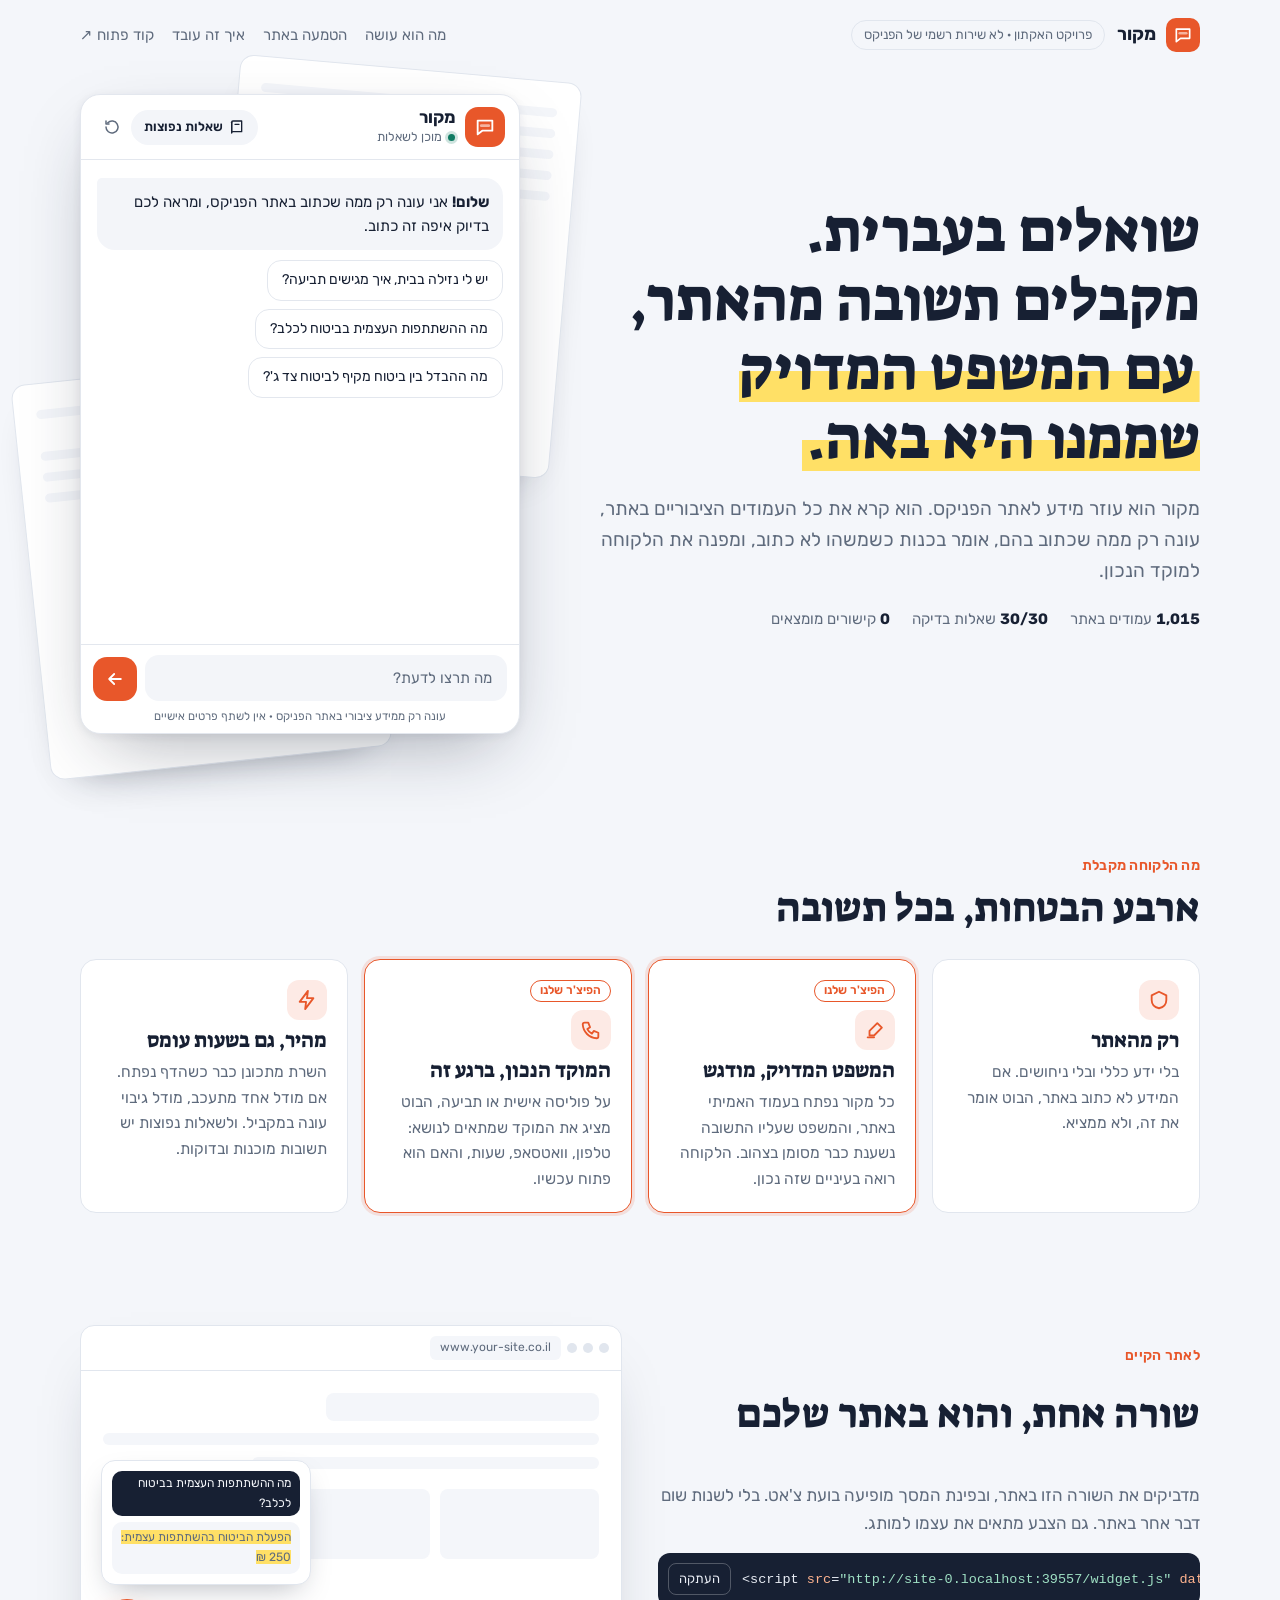
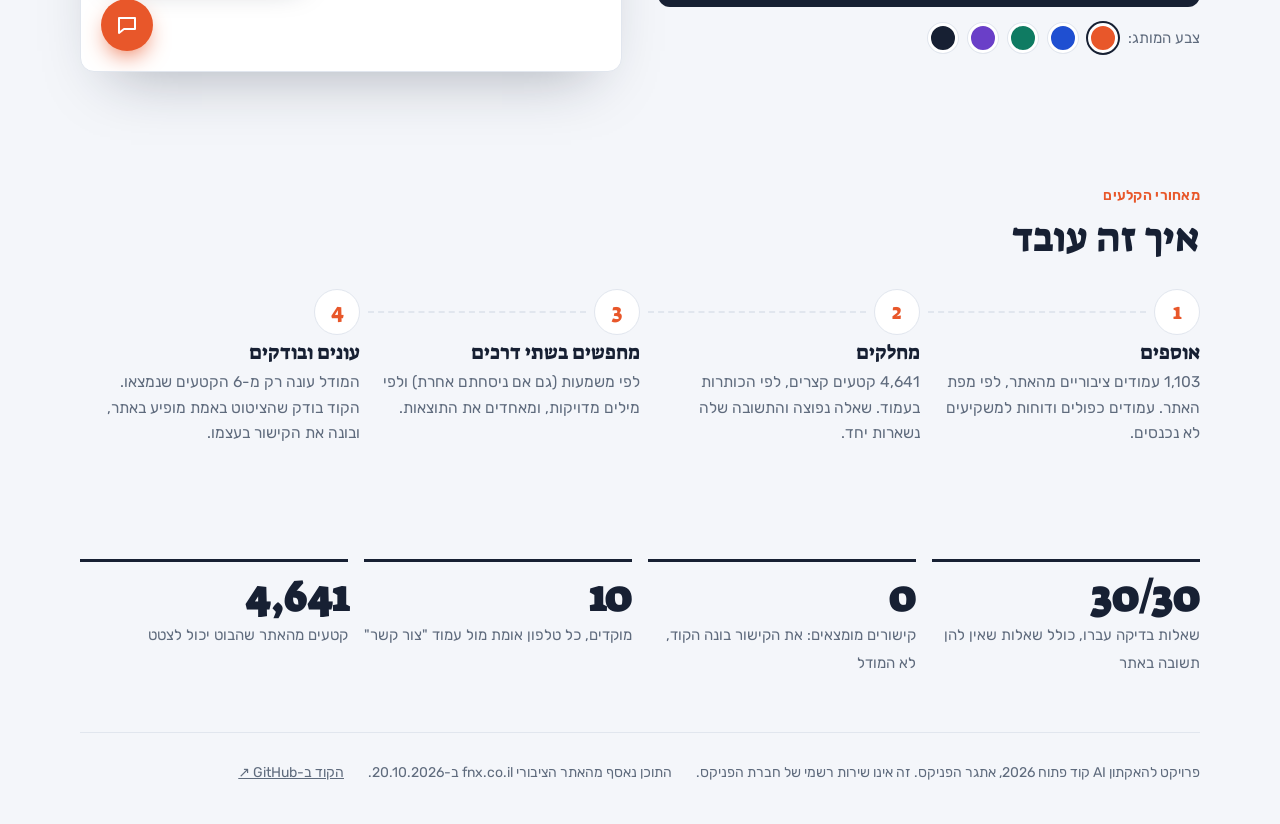
==== web/public/index.html @ 18b1fdbc "Vercel: switch to a Flask app (app.py) with static files in public/, as Vercel's Python runtime now " ====
<!doctype html>
<html lang="he" dir="rtl">
<head>
<meta charset="utf-8">
<meta name="viewport" content="width=device-width, initial-scale=1, viewport-fit=cover">
<title>מקור · עוזר המידע לאתר הפניקס</title>
<meta name="description" content="בוט שעונה ללקוחות רק מתוך אתר הפניקס, מדגיש את המשפט המדויק שעליו התשובה נשענת, ומפנה למוקד הנכון.">
<link rel="preload" href="fonts/rubik-hebrew-400-normal.woff2" as="font" type="font/woff2" crossorigin>
<link rel="preload" href="fonts/suez-one-hebrew-400-normal.woff2" as="font" type="font/woff2" crossorigin>
<link rel="stylesheet" href="widget.css" data-mk-css>
<style>
/* layout: hero = טקסט מימין + הצ'אט החי משמאל; אחריו הבטחות, הטמעה באתר, איך זה עובד */
:root {
  --bg: #f4f6fa; --surface: #ffffff; --ink: #172033; --muted: #5f6b7d; --line: #e1e6ee;
  --accent: #e8572a; --mark: #ffe066; --code-bg: #172033; --code-ink: #e9edf5;
  --display: "Suez One", "Rubik", Georgia, serif;
  --body: "Rubik", "Assistant", system-ui, "Segoe UI", Arial, sans-serif;
  color-scheme: light;
}
@media (prefers-color-scheme: dark) { :root:not([data-theme="light"]) {
  --bg: #0f1420; --surface: #151b28; --ink: #e9edf5; --muted: #a3adbf; --line: #262e40;
  --mark: #6b5a12; --code-bg: #0a0e17; --code-ink: #e9edf5; color-scheme: dark; } }
:root[data-theme="dark"] {
  --bg: #0f1420; --surface: #151b28; --ink: #e9edf5; --muted: #a3adbf; --line: #262e40;
  --mark: #6b5a12; --code-bg: #0a0e17; --code-ink: #e9edf5; color-scheme: dark; }

* { box-sizing: border-box; }
html { scroll-behavior: smooth; overflow-x: clip; }
body { overflow-x: clip; }
body {
  margin: 0; background: var(--bg); color: var(--ink); font-family: var(--body);
  font-size: 17px; line-height: 1.65;
}
.wrap {
  max-width: 1160px; margin: 0 auto;
  padding-left: max(20px, env(safe-area-inset-left, 0px));
  padding-right: max(20px, env(safe-area-inset-right, 0px));
}
a { color: inherit; }
h1, h2, h3 { font-family: var(--display); font-weight: 400; line-height: 1.15; margin: 0; text-wrap: balance; }
.hl {
  background: linear-gradient(transparent 52%, var(--mark) 52%, var(--mark) 92%, transparent 92%) no-repeat;
  background-size: 100% 100%; padding: 0 .08em;
}
@media (prefers-reduced-motion: no-preference) {
  .hl { animation: sweep 1.1s .5s cubic-bezier(.2, .7, .2, 1) both; background-position: right; }
  @keyframes sweep { from { background-size: 0 100%; } to { background-size: 100% 100%; } }
}

/* כותרת עליונה */
.top { display: flex; align-items: center; gap: 12px; padding-block: 18px; flex-wrap: wrap; }
.brand { display: flex; align-items: center; gap: 10px; font-weight: 700; font-size: 18px; text-decoration: none; }
.brand-mark { width: 34px; height: 34px; border-radius: 10px; background: var(--accent); color: #fff; display: grid; place-items: center; }
.brand-mark svg { width: 20px; height: 20px; }
.pill { font-size: 13px; color: var(--muted); border: 1px solid var(--line); border-radius: 999px; padding: 3px 12px; }
.top nav { margin-inline-start: auto; display: flex; gap: 18px; font-size: 15px; }
.top nav a { text-decoration: none; color: var(--muted); }
.top nav a:hover { color: var(--ink); }

/* hero */
.hero { display: grid; grid-template-columns: 1fr minmax(0, 440px); gap: 48px; align-items: center; padding-block: 24px 64px; }
.hero-text { display: flex; flex-direction: column; gap: 20px; min-width: 0; }
.hero h1 { font-size: clamp(34px, 5.2vw, 60px); }
.lede { font-size: 19px; color: var(--muted); margin: 0; max-width: 34em; }
.facts { display: flex; flex-wrap: wrap; gap: 10px 22px; font-size: 15px; color: var(--muted); }
.facts b { color: var(--ink); font-variant-numeric: tabular-nums; }
.stage { position: relative; min-width: 0; }
#demo-chat { position: relative; height: 640px; min-width: 0; z-index: 1; }
.sheet {
  position: absolute; width: 78%; height: 62%; background: var(--surface); border: 1px solid var(--line);
  border-radius: 14px; padding: 26px 22px; display: flex; flex-direction: column; gap: 12px;
  box-shadow: 0 20px 40px -28px rgba(23, 32, 51, .45);
}
.sheet i { display: block; height: 9px; border-radius: 5px; background: var(--bg); }
.sheet i.s { width: 60%; }
.sheet i.hit { background: linear-gradient(90deg, var(--bg) 0 18%, var(--mark) 18% 86%, var(--bg) 86%); }
.sheet-a { top: -26px; right: -46px; transform: rotate(5deg); }
.sheet-b { bottom: -30px; left: -50px; transform: rotate(-6deg); }

/* הבטחות */
section { padding-block: 56px; }
.eyebrow { color: var(--accent); font-weight: 600; font-size: 14px; letter-spacing: .02em; margin-bottom: 8px; }
section h2 { font-size: clamp(28px, 3.6vw, 40px); margin-bottom: 28px; }
.promises { display: grid; grid-template-columns: repeat(4, minmax(0, 1fr)); gap: 16px; }
.promise { background: var(--surface); border: 1px solid var(--line); border-radius: 16px; padding: 20px; display: flex; flex-direction: column; gap: 8px; }
.promise h3 { font-size: 21px; }
.promise p { margin: 0; color: var(--muted); font-size: 15.5px; }
.promise .ico { width: 40px; height: 40px; border-radius: 12px; display: grid; place-items: center; background: color-mix(in srgb, var(--accent) 12%, transparent); color: var(--accent); }
.promise .ico svg { width: 22px; height: 22px; }
.promise.feature { border-color: var(--accent); box-shadow: 0 0 0 3px color-mix(in srgb, var(--accent) 14%, transparent); }
.tag { align-self: flex-start; font-size: 12px; font-weight: 600; color: var(--accent); border: 1px solid currentColor; border-radius: 999px; padding: 0 9px; }

/* הטמעה */
.embed { display: grid; grid-template-columns: minmax(0, 1fr) minmax(0, 1fr); gap: 36px; align-items: center; }
.browser { background: var(--surface); border: 1px solid var(--line); border-radius: 14px; overflow: hidden; box-shadow: 0 30px 60px -30px rgba(23, 32, 51, .35); }
.browser-bar { display: flex; align-items: center; gap: 6px; padding: 10px 12px; border-bottom: 1px solid var(--line); }
.browser-bar i { width: 10px; height: 10px; border-radius: 50%; background: var(--line); }
.browser-bar span { margin-inline-start: 8px; font-size: 12px; color: var(--muted); background: var(--bg); border-radius: 6px; padding: 2px 10px; direction: ltr; }
.browser-body { position: relative; height: 300px; padding: 22px; display: flex; flex-direction: column; gap: 12px; }
.sk { background: var(--bg); border-radius: 8px; }
.sk.h { height: 28px; width: 55%; } .sk.l { height: 12px; } .sk.l.s { width: 70%; }
.sk-row { display: grid; grid-template-columns: repeat(3, 1fr); gap: 10px; margin-top: 8px; } .sk-row .sk { height: 70px; }
.mini-chat { position: absolute; bottom: 86px; left: 20px; width: 210px; background: var(--surface); border: 1px solid var(--line); border-radius: 14px; padding: 10px; font-size: 12px; box-shadow: 0 12px 30px -12px rgba(23, 32, 51, .35); display: flex; flex-direction: column; gap: 6px; }
.mini-chat .q { align-self: flex-start; background: var(--ink); color: var(--bg); border-radius: 10px; padding: 3px 9px; }
.mini-chat .a { background: var(--bg); border-radius: 10px; padding: 6px 9px; color: var(--muted); }
.mini-chat mark { background: var(--mark); color: inherit; }
.mini-bubble { position: absolute; bottom: 20px; left: 20px; width: 52px; height: 52px; border-radius: 50%; background: var(--accent); color: #fff; display: grid; place-items: center; box-shadow: 0 10px 24px -8px var(--accent); }
.mini-bubble svg { width: 24px; height: 24px; }
.embed-text { display: flex; flex-direction: column; gap: 16px; min-width: 0; }
.embed-text p { margin: 0; color: var(--muted); }
.code { position: relative; background: var(--code-bg); color: var(--code-ink); border-radius: 12px; padding: 16px 16px 16px 84px; font-family: ui-monospace, "SFMono-Regular", Menlo, Consolas, monospace; font-size: 13.5px; direction: ltr; text-align: left; overflow-x: auto; white-space: nowrap; }
.code .attr { color: #ffb38f; } .code .str { color: #9fe0c4; }
.copy { position: absolute; top: 10px; left: 10px; font: inherit; font-family: var(--body); font-size: 13px; border: 1px solid rgba(255, 255, 255, .25); background: transparent; color: var(--code-ink); border-radius: 8px; padding: 4px 10px; cursor: pointer; }
.swatches { display: flex; align-items: center; gap: 10px; flex-wrap: wrap; font-size: 15px; color: var(--muted); }
.swatch { width: 30px; height: 30px; border-radius: 50%; border: 3px solid var(--surface); box-shadow: 0 0 0 1px var(--line); cursor: pointer; }
.swatch[aria-pressed="true"] { box-shadow: 0 0 0 2px var(--ink); }

/* איך זה עובד - תהליך אמיתי ברצף */
.flow { display: grid; grid-template-columns: repeat(4, minmax(0, 1fr)); gap: 0; counter-reset: step; }
.flow li { list-style: none; position: relative; padding: 0 0 0 18px; display: flex; flex-direction: column; gap: 6px; counter-increment: step; }
.flow li::before { content: counter(step); font-family: var(--display); font-size: 22px; width: 44px; height: 44px; border-radius: 50%; display: grid; place-items: center; background: var(--surface); border: 1px solid var(--line); color: var(--accent); }
.flow li:not(:last-child)::after { content: ""; position: absolute; top: 22px; right: 54px; left: 8px; border-top: 2px dashed var(--line); }
.flow h3 { font-size: 20px; }
.flow p { margin: 0; color: var(--muted); font-size: 15.5px; }
.flow-wrap { margin: 0; padding: 0; }

/* מספרים */
.numbers { display: grid; grid-template-columns: repeat(4, minmax(0, 1fr)); gap: 16px; }
.num { border-top: 3px solid var(--ink); padding-top: 12px; }
.num b { display: block; font-family: var(--display); font-size: 42px; line-height: 1.1; font-variant-numeric: tabular-nums; }
.num span { color: var(--muted); font-size: 15px; }

footer { border-top: 1px solid var(--line); padding-block: 28px 40px; color: var(--muted); font-size: 14px; display: flex; flex-wrap: wrap; gap: 8px 24px; }

@media (max-width: 960px) {
  .hero { grid-template-columns: 1fr; gap: 28px; }
  #demo-chat { height: 600px; }
  .sheet { display: none; }
  .promises, .numbers { grid-template-columns: repeat(2, minmax(0, 1fr)); }
  .embed { grid-template-columns: 1fr; }
  .flow { grid-template-columns: 1fr 1fr; row-gap: 28px; }
  .flow li::after { display: none; }
  .top nav { display: none; }
}
@media (max-width: 560px) {
  body { font-size: 16px; }
  .promises, .numbers, .flow { grid-template-columns: 1fr; }
  #demo-chat { height: 560px; }
  .code { padding: 52px 14px 14px; }
}
</style>
</head>
<body>
<div class="wrap">
  <header class="top">
    <a class="brand" href="#">
      <span class="brand-mark" aria-hidden="true"><svg viewBox="0 0 24 24" fill="none" stroke="currentColor" stroke-width="2" stroke-linecap="round" stroke-linejoin="round"><path d="M4 5h16v11H9l-5 4z"/><path d="M8 10h8" stroke-width="3" opacity=".55"/></svg></span>
      מקור
    </a>
    <span class="pill">פרויקט האקתון · לא שירות רשמי של הפניקס</span>
    <nav aria-label="ניווט">
      <a href="#promises">מה הוא עושה</a>
      <a href="#embed">הטמעה באתר</a>
      <a href="#how">איך זה עובד</a>
      <a href="https://github.com/neomi5318-do/phoenix-rag-bot" target="_blank" rel="noopener">קוד פתוח ↗</a>
    </nav>
  </header>

  <main>
    <div class="hero">
      <div class="hero-text">
        <h1>שואלים בעברית. מקבלים תשובה מהאתר, <span class="hl">עם המשפט המדויק שממנו היא באה.</span></h1>
        <p class="lede">מקור הוא עוזר מידע לאתר הפניקס. הוא קרא את כל העמודים הציבוריים באתר, עונה רק ממה שכתוב בהם, אומר בכנות כשמשהו לא כתוב, ומפנה את הלקוחה למוקד הנכון.</p>
        <div class="facts">
          <span><b>1,015</b> עמודים באתר</span>
          <span><b>30/30</b> שאלות בדיקה</span>
          <span><b>0</b> קישורים מומצאים</span>
        </div>
      </div>
      <div class="stage">
        <div class="sheet sheet-a" aria-hidden="true"><i></i><i></i><i class="hit"></i><i></i><i class="s"></i></div>
        <div class="sheet sheet-b" aria-hidden="true"><i></i><i class="s"></i><i></i><i class="hit"></i><i></i></div>
        <div id="demo-chat" aria-label="הצ'אט, לנסות עכשיו"></div>
      </div>
    </div>

    <section id="promises">
      <div class="eyebrow">מה הלקוחה מקבלת</div>
      <h2>ארבע הבטחות, בכל תשובה</h2>
      <div class="promises">
        <div class="promise">
          <span class="ico" aria-hidden="true"><svg viewBox="0 0 24 24" fill="none" stroke="currentColor" stroke-width="2" stroke-linecap="round" stroke-linejoin="round"><path d="M12 3l8 4v5c0 5-3.5 8-8 9-4.5-1-8-4-8-9V7z"/></svg></span>
          <h3>רק מהאתר</h3>
          <p>בלי ידע כללי ובלי ניחושים. אם המידע לא כתוב באתר, הבוט אומר את זה, ולא ממציא.</p>
        </div>
        <div class="promise feature">
          <span class="tag">הפיצ'ר שלנו</span>
          <span class="ico" aria-hidden="true"><svg viewBox="0 0 24 24" fill="none" stroke="currentColor" stroke-width="2" stroke-linecap="round" stroke-linejoin="round"><path d="M4 20h7"/><path d="M14.5 4.5l5 5L11 18H6v-5z"/></svg></span>
          <h3>המשפט המדויק, מודגש</h3>
          <p>כל מקור נפתח בעמוד האמיתי באתר, והמשפט שעליו התשובה נשענת כבר מסומן בצהוב. הלקוחה רואה בעיניים שזה נכון.</p>
        </div>
        <div class="promise feature">
          <span class="tag">הפיצ'ר שלנו</span>
          <span class="ico" aria-hidden="true"><svg viewBox="0 0 24 24" fill="none" stroke="currentColor" stroke-width="2" stroke-linecap="round" stroke-linejoin="round"><path d="M5 4h4l2 5-3 2a11 11 0 0 0 5 5l2-3 5 2v4a2 2 0 0 1-2 2A16 16 0 0 1 3 6a2 2 0 0 1 2-2"/></svg></span>
          <h3>המוקד הנכון, ברגע זה</h3>
          <p>על פוליסה אישית או תביעה, הבוט מציג את המוקד שמתאים לנושא: טלפון, וואטסאפ, שעות, והאם הוא פתוח עכשיו.</p>
        </div>
        <div class="promise">
          <span class="ico" aria-hidden="true"><svg viewBox="0 0 24 24" fill="none" stroke="currentColor" stroke-width="2" stroke-linecap="round" stroke-linejoin="round"><path d="M13 2L4 14h7l-1 8 9-12h-7z"/></svg></span>
          <h3>מהיר, גם בשעות עומס</h3>
          <p>השרת מתכונן כבר כשהדף נפתח. אם מודל אחד מתעכב, מודל גיבוי עונה במקביל. ולשאלות נפוצות יש תשובות מוכנות ובדוקות.</p>
        </div>
      </div>
    </section>

    <section id="embed">
      <div class="embed">
        <div class="embed-text">
          <div class="eyebrow">לאתר הקיים</div>
          <h2>שורה אחת, והוא באתר שלכם</h2>
          <p>מדביקים את השורה הזו באתר, ובפינת המסך מופיעה בועת צ'אט. בלי לשנות שום דבר אחר באתר. גם הצבע מתאים את עצמו למותג.</p>
          <div class="code" id="snippet"><button class="copy" type="button" id="copy">העתקה</button><span id="snippet-text"></span></div>
          <div class="swatches" role="group" aria-label="צבע המותג">
            <span>צבע המותג:</span>
            <button class="swatch" type="button" data-c="#e8572a" style="background:#e8572a" aria-label="כתום" aria-pressed="true"></button>
            <button class="swatch" type="button" data-c="#1f4fd1" style="background:#1f4fd1" aria-label="כחול" aria-pressed="false"></button>
            <button class="swatch" type="button" data-c="#0f7b62" style="background:#0f7b62" aria-label="ירוק" aria-pressed="false"></button>
            <button class="swatch" type="button" data-c="#6a3fc8" style="background:#6a3fc8" aria-label="סגול" aria-pressed="false"></button>
            <button class="swatch" type="button" data-c="#172033" style="background:#172033" aria-label="כהה" aria-pressed="false"></button>
          </div>
        </div>
        <div class="browser" aria-hidden="true">
          <div class="browser-bar"><i></i><i></i><i></i><span>www.your-site.co.il</span></div>
          <div class="browser-body">
            <div class="sk h"></div><div class="sk l"></div><div class="sk l s"></div>
            <div class="sk-row"><div class="sk"></div><div class="sk"></div><div class="sk"></div></div>
            <div class="mini-chat">
              <div class="q">מה ההשתתפות העצמית בביטוח לכלב?</div>
              <div class="a"><mark>הפעלת הביטוח בהשתתפות עצמית: 250 ₪</mark></div>
            </div>
            <div class="mini-bubble"><svg viewBox="0 0 24 24" fill="none" stroke="currentColor" stroke-width="2" stroke-linecap="round" stroke-linejoin="round"><path d="M4 5h16v11H9l-5 4z"/></svg></div>
          </div>
        </div>
      </div>
    </section>

    <section id="how">
      <div class="eyebrow">מאחורי הקלעים</div>
      <h2>איך זה עובד</h2>
      <ol class="flow flow-wrap">
        <li><h3>אוספים</h3><p>1,103 עמודים ציבוריים מהאתר, לפי מפת האתר. עמודים כפולים ודוחות למשקיעים לא נכנסים.</p></li>
        <li><h3>מחלקים</h3><p>4,641 קטעים קצרים, לפי הכותרות בעמוד. שאלה נפוצה והתשובה שלה נשארות יחד.</p></li>
        <li><h3>מחפשים בשתי דרכים</h3><p>לפי משמעות (גם אם ניסחתם אחרת) ולפי מילים מדויקות, ומאחדים את התוצאות.</p></li>
        <li><h3>עונים ובודקים</h3><p>המודל עונה רק מ-6 הקטעים שנמצאו. הקוד בודק שהציטוט באמת מופיע באתר, ובונה את הקישור בעצמו.</p></li>
      </ol>
    </section>

    <section>
      <div class="numbers">
        <div class="num"><b>30/30</b><span>שאלות בדיקה עברו, כולל שאלות שאין להן תשובה באתר</span></div>
        <div class="num"><b>0</b><span>קישורים מומצאים: את הקישור בונה הקוד, לא המודל</span></div>
        <div class="num"><b>10</b><span>מוקדים, כל טלפון אומת מול עמוד "צור קשר"</span></div>
        <div class="num"><b>4,641</b><span>קטעים מהאתר שהבוט יכול לצטט</span></div>
      </div>
    </section>
  </main>

  <footer>
    <span>פרויקט להאקתון AI קוד פתוח 2026, אתגר הפניקס. זה אינו שירות רשמי של חברת הפניקס.</span>
    <span>התוכן נאסף מהאתר הציבורי fnx.co.il ב-20.10.2026.</span>
    <a href="https://github.com/neomi5318-do/phoenix-rag-bot" target="_blank" rel="noopener">הקוד ב-GitHub ↗</a>
  </footer>
</div>

<script>
  // שורת ההטמעה, עם הכתובת האמיתית של האתר הזה
  (function () {
    var color = "#e8572a";
    var text = document.getElementById("snippet-text");
    function draw() {
      text.innerHTML = '&lt;script <span class="attr">src</span>=<span class="str">"' + location.origin +
        '/widget.js"</span> <span class="attr">data-color</span>=<span class="str">"' + color + '"</span> defer&gt;&lt;/script&gt;';
    }
    draw();
    document.getElementById("copy").addEventListener("click", function (e) {
      var line = '<script src="' + location.origin + '/widget.js" data-color="' + color + '" defer><\/script>';
      var btn = e.currentTarget;
      (navigator.clipboard ? navigator.clipboard.writeText(line) : Promise.reject())
        .then(function () { btn.textContent = "הועתק"; })
        .catch(function () { btn.textContent = "סמנו והעתיקו"; })
        .then(function () { setTimeout(function () { btn.textContent = "העתקה"; }, 1800); });
    });
    // לחיצה על צבע: משנה את צבע המותג של הצ'אט החי ושל ההדמיה
    document.querySelectorAll(".swatch").forEach(function (b) {
      b.addEventListener("click", function () {
        color = b.dataset.c;
        document.querySelectorAll(".swatch").forEach(function (x) { x.setAttribute("aria-pressed", String(x === b)); });
        document.getElementById("demo-chat").style.setProperty("--mk-accent", color);
        document.documentElement.style.setProperty("--accent", color);
        draw();
      });
    });
  })();
</script>
<script src="widget.js" data-mount="#demo-chat" defer></script>
</body>
</html>
---- web/public/widget.css ----
/*
  מקור - עיצוב ווידג'ט הצ'אט.
  כל המחלקות מתחילות ב-mk- וכל הצבעים הם משתנים (--mk-...), כדי שהווידג'ט
  לא יתנגש בעיצוב של האתר שמטמיע אותו, ושאפשר לשנות צבע מותג בשורה אחת.
*/
/* גופנים מקומיים (רישיון SIL OFL, ראו fonts/) - בלי תלות ב-Google Fonts */
@font-face { font-family: "Rubik"; font-style: normal; font-weight: 400; font-display: swap; src: url("fonts/rubik-hebrew-400-normal.woff2") format("woff2"); unicode-range: U+0307-0308, U+0590-05FF, U+200C-2010, U+20AA, U+25CC, U+FB1D-FB4F; }
@font-face { font-family: "Rubik"; font-style: normal; font-weight: 400; font-display: swap; src: url("fonts/rubik-latin-400-normal.woff2") format("woff2"); unicode-range: U+0000-00FF, U+0131, U+0152-0153, U+02BB-02BC, U+02C6, U+02DA, U+02DC, U+2000-206F, U+20AC, U+2122, U+2191, U+2193, U+2212, U+2215, U+FEFF, U+FFFD; }
@font-face { font-family: "Rubik"; font-style: normal; font-weight: 500; font-display: swap; src: url("fonts/rubik-hebrew-500-normal.woff2") format("woff2"); unicode-range: U+0307-0308, U+0590-05FF, U+200C-2010, U+20AA, U+25CC, U+FB1D-FB4F; }
@font-face { font-family: "Rubik"; font-style: normal; font-weight: 500; font-display: swap; src: url("fonts/rubik-latin-500-normal.woff2") format("woff2"); unicode-range: U+0000-00FF, U+0131, U+0152-0153, U+02BB-02BC, U+02C6, U+02DA, U+02DC, U+2000-206F, U+20AC, U+2122, U+2191, U+2193, U+2212, U+2215, U+FEFF, U+FFFD; }
@font-face { font-family: "Rubik"; font-style: normal; font-weight: 600; font-display: swap; src: url("fonts/rubik-hebrew-600-normal.woff2") format("woff2"); unicode-range: U+0307-0308, U+0590-05FF, U+200C-2010, U+20AA, U+25CC, U+FB1D-FB4F; }
@font-face { font-family: "Rubik"; font-style: normal; font-weight: 600; font-display: swap; src: url("fonts/rubik-latin-600-normal.woff2") format("woff2"); unicode-range: U+0000-00FF, U+0131, U+0152-0153, U+02BB-02BC, U+02C6, U+02DA, U+02DC, U+2000-206F, U+20AC, U+2122, U+2191, U+2193, U+2212, U+2215, U+FEFF, U+FFFD; }
@font-face { font-family: "Rubik"; font-style: normal; font-weight: 700; font-display: swap; src: url("fonts/rubik-hebrew-700-normal.woff2") format("woff2"); unicode-range: U+0307-0308, U+0590-05FF, U+200C-2010, U+20AA, U+25CC, U+FB1D-FB4F; }
@font-face { font-family: "Rubik"; font-style: normal; font-weight: 700; font-display: swap; src: url("fonts/rubik-latin-700-normal.woff2") format("woff2"); unicode-range: U+0000-00FF, U+0131, U+0152-0153, U+02BB-02BC, U+02C6, U+02DA, U+02DC, U+2000-206F, U+20AC, U+2122, U+2191, U+2193, U+2212, U+2215, U+FEFF, U+FFFD; }
@font-face { font-family: "Suez One"; font-style: normal; font-weight: 400; font-display: swap; src: url("fonts/suez-one-hebrew-400-normal.woff2") format("woff2"); unicode-range: U+0307-0308, U+0590-05FF, U+200C-2010, U+20AA, U+25CC, U+FB1D-FB4F; }
@font-face { font-family: "Suez One"; font-style: normal; font-weight: 400; font-display: swap; src: url("fonts/suez-one-latin-400-normal.woff2") format("woff2"); unicode-range: U+0000-00FF, U+0131, U+0152-0153, U+02BB-02BC, U+02C6, U+02DA, U+02DC, U+2000-206F, U+20AC, U+2122, U+2191, U+2193, U+2212, U+2215, U+FEFF, U+FFFD; }

.mk {
  --mk-accent: #e8572a;          /* צבע המותג - ניתן לשינוי עם data-color */
  --mk-accent-ink: #ffffff;
  --mk-ink: #172033;
  --mk-muted: #5f6b7d;
  --mk-line: #e3e7ee;
  --mk-bg: #ffffff;
  --mk-soft: #f3f5f9;
  --mk-user: #172033;
  --mk-user-ink: #ffffff;
  --mk-mark: #ffe066;            /* צבע ה"מרקר" */
  --mk-ok: #0f7b62;  --mk-ok-bg: #e2f4ee;
  --mk-nf: #5a6378;  --mk-nf-bg: #eceff5;
  --mk-pe: #8a5300;  --mk-pe-bg: #fdf0d6;
  --mk-open: #0f7b62; --mk-closed: #b23b2e; --mk-wa: #128c4a;
  --mk-font: "Rubik", "Assistant", system-ui, "Segoe UI", Arial, sans-serif;
  --mk-radius: 20px;
  --mk-shadow: 0 28px 70px -24px rgba(23, 32, 51, .38), 0 2px 10px rgba(23, 32, 51, .07);

  font-family: var(--mk-font);
  color: var(--mk-ink);
  direction: rtl;
  font-size: 15px;
  line-height: 1.6;
  box-sizing: border-box;
}
.mk *, .mk *::before, .mk *::after { box-sizing: inherit; }
.mk [hidden] { display: none !important; }

@media (prefers-color-scheme: dark) {
  :root:not([data-theme="light"]) .mk.mk-auto-theme {
    --mk-ink: #e9edf5; --mk-muted: #a3adbf; --mk-line: #2c3446; --mk-bg: #151b28; --mk-soft: #1e2534;
    --mk-user: #e9edf5; --mk-user-ink: #151b28; --mk-mark: #7a6514;
    --mk-ok: #6fd3b5; --mk-ok-bg: #133229; --mk-nf: #b7bfd1; --mk-nf-bg: #252d3e;
    --mk-pe: #f3c46b; --mk-pe-bg: #3a2c12; --mk-open: #6fd3b5; --mk-closed: #ff8f80; --mk-wa: #5fd394;
  }
}
:root[data-theme="dark"] .mk.mk-auto-theme {
  --mk-ink: #e9edf5; --mk-muted: #a3adbf; --mk-line: #2c3446; --mk-bg: #151b28; --mk-soft: #1e2534;
  --mk-user: #e9edf5; --mk-user-ink: #151b28; --mk-mark: #7a6514;
  --mk-ok: #6fd3b5; --mk-ok-bg: #133229; --mk-nf: #b7bfd1; --mk-nf-bg: #252d3e;
  --mk-pe: #f3c46b; --mk-pe-bg: #3a2c12; --mk-open: #6fd3b5; --mk-closed: #ff8f80; --mk-wa: #5fd394;
}

/* ---------- חלון הצ'אט ---------- */
.mk-panel {
  display: flex; flex-direction: column; height: 100%; min-height: 0;
  background: var(--mk-bg); border: 1px solid var(--mk-line);
  border-radius: var(--mk-radius); box-shadow: var(--mk-shadow); overflow: hidden;
}
.mk-head {
  display: flex; align-items: center; gap: 10px; padding: 12px 14px;
  border-bottom: 1px solid var(--mk-line);
}
.mk-logo {
  width: 40px; height: 40px; flex: none; border-radius: 13px;
  background: var(--mk-accent); color: var(--mk-accent-ink); display: grid; place-items: center;
}
.mk-logo svg { width: 22px; height: 22px; }
.mk-title { display: flex; flex-direction: column; min-width: 0; }
.mk-title b { font-size: 17px; line-height: 1.2; }
.mk-status { font-size: 12.5px; color: var(--mk-muted); display: flex; align-items: center; gap: 6px; }
.mk-dot { width: 7px; height: 7px; border-radius: 50%; background: #c2c8d3; }
.mk-status[data-state="ready"] .mk-dot { background: var(--mk-open); box-shadow: 0 0 0 3px color-mix(in srgb, var(--mk-open) 20%, transparent); }
.mk-status[data-state="warming"] .mk-dot { background: #e0b100; animation: mk-pulse .9s infinite alternate; }
.mk-head-actions { margin-inline-start: auto; display: flex; align-items: center; gap: 2px; }
.mk-faq-btn {
  display: inline-flex; align-items: center; gap: 6px; font: inherit; font-size: 13px; font-weight: 600;
  color: var(--mk-ink); background: var(--mk-soft); border: 1px solid transparent; border-radius: 999px;
  padding: 6px 12px; cursor: pointer; white-space: nowrap;
}
.mk-faq-btn svg { width: 16px; height: 16px; }
.mk-faq-btn:hover { border-color: var(--mk-line); }
.mk-faq-btn[aria-pressed="true"] { background: var(--mk-ink); color: var(--mk-bg); }
.mk-icon-btn {
  border: 0; background: transparent; color: var(--mk-muted); cursor: pointer;
  width: 34px; height: 34px; border-radius: 10px; display: grid; place-items: center;
}
.mk-icon-btn:hover { background: var(--mk-soft); color: var(--mk-ink); }
.mk-icon-btn svg { width: 18px; height: 18px; }

.mk-body { position: relative; flex: 1; min-height: 0; display: flex; }

/* ---------- ההודעות ---------- */
.mk-log, .mk-faq {
  flex: 1; min-height: 0; overflow-y: auto; overscroll-behavior: contain;
  padding: 18px 16px 10px; display: flex; flex-direction: column; gap: 14px;
}
.mk-msg { max-width: 92%; animation: mk-in .3s ease-out both; }
.mk p { margin: 0; }
.mk p + p { margin-top: 6px; }
.mk-user {
  align-self: flex-start; background: var(--mk-user); color: var(--mk-user-ink);
  padding: 9px 14px; border-radius: 18px 18px 18px 5px;
}
.mk-bot { align-self: stretch; max-width: 100%; display: flex; flex-direction: column; gap: 10px; }
.mk-bubble { background: var(--mk-soft); border-radius: 5px 18px 18px 18px; padding: 12px 14px; }
.mk-bubble ul { margin: 4px 0 0; padding-inline-start: 18px; }
.mk-bubble li { margin: 3px 0; }

.mk-badge {
  align-self: flex-start; font-size: 12.5px; font-weight: 600;
  padding: 2px 10px; border-radius: 999px;
}
.mk-badge.answered { color: var(--mk-ok); background: var(--mk-ok-bg); }
.mk-badge.not_found { color: var(--mk-nf); background: var(--mk-nf-bg); }
.mk-badge.personal { color: var(--mk-pe); background: var(--mk-pe-bg); }

/* ---------- אנימציית "מרקר" בזמן חיפוש ---------- */
.mk-thinking {
  background: var(--mk-soft); border-radius: 5px 18px 18px 18px; padding: 14px 16px 12px;
  display: flex; flex-direction: column; gap: 10px; width: min(300px, 100%);
}
.mk-lines { display: flex; flex-direction: column; gap: 9px; }
.mk-lines i {
  position: relative; display: block; height: 9px; border-radius: 5px;
  background: color-mix(in srgb, var(--mk-muted) 22%, transparent); overflow: hidden;
}
.mk-lines i:nth-child(1) { width: 92%; } .mk-lines i:nth-child(2) { width: 74%; } .mk-lines i:nth-child(3) { width: 84%; }
.mk-lines i::after {           /* המרקר הצהוב שעובר על השורה */
  content: ""; position: absolute; top: -2px; bottom: -2px; right: 0; width: 0;
  background: var(--mk-mark); border-radius: 4px; opacity: .95;
  animation: mk-mark 2.7s ease-in-out infinite;
}
.mk-lines i:nth-child(2)::after { animation-delay: .9s; }
.mk-lines i:nth-child(3)::after { animation-delay: 1.8s; }
.mk-thinking-text { font-size: 13.5px; color: var(--mk-muted); }

/* ---------- מקורות + ציטוט מודגש ---------- */
.mk-sources { display: flex; flex-direction: column; gap: 8px; }
.mk-src {
  border: 1px solid var(--mk-line); border-radius: 14px; padding: 10px 12px;
  display: flex; flex-direction: column; gap: 6px; background: var(--mk-bg);
}
.mk-src-title { font-size: 13px; font-weight: 600; display: flex; gap: 8px; align-items: baseline; }
.mk-src-title span {
  flex: none; font-size: 11px; font-weight: 600; color: var(--mk-muted);
  border: 1px solid var(--mk-line); border-radius: 6px; padding: 0 6px;
}
.mk-quote { font-size: 14px; line-height: 1.7; }
.mk-quote mark {
  background: linear-gradient(transparent 30%, var(--mk-mark) 30%, var(--mk-mark) 90%, transparent 90%);
  color: inherit; padding: 0 3px; box-decoration-break: clone; -webkit-box-decoration-break: clone;
}
.mk-src-link {
  align-self: flex-start; font-size: 13px; font-weight: 600; color: var(--mk-accent);
  text-decoration: none; display: inline-flex; gap: 5px; align-items: center;
}
.mk-src-link svg { width: 14px; height: 14px; }
.mk-src-link:hover { text-decoration: underline; }

/* ---------- כרטיס המוקד ---------- */
.mk-dept {
  border-radius: 14px; padding: 12px 14px; display: flex; flex-direction: column; gap: 8px;
  background: var(--mk-bg); border: 1px solid var(--mk-line);
  box-shadow: inset 0 3px 0 var(--mk-accent);
}
.mk-dept-top { display: flex; align-items: center; gap: 8px; flex-wrap: wrap; }
.mk-dept-ico { width: 26px; height: 26px; border-radius: 8px; display: grid; place-items: center; background: var(--mk-soft); color: var(--mk-accent); }
.mk-dept-ico svg { width: 15px; height: 15px; }
.mk-dept-name { font-weight: 600; font-size: 14px; }
.mk-open { font-size: 12px; font-weight: 600; padding: 1px 9px; border-radius: 999px; display: inline-flex; align-items: center; gap: 5px; }
.mk-open::before { content: ""; width: 7px; height: 7px; border-radius: 50%; background: currentColor; }
.mk-open.is-open { color: var(--mk-open); background: color-mix(in srgb, var(--mk-open) 12%, transparent); }
.mk-open.is-closed { color: var(--mk-closed); background: color-mix(in srgb, var(--mk-closed) 10%, transparent); }
.mk-hours { font-size: 12.5px; color: var(--mk-muted); }
.mk-contacts { display: flex; flex-wrap: wrap; gap: 6px; }
.mk-contact {
  display: inline-flex; align-items: baseline; gap: 6px; font-size: 14px; font-weight: 600;
  padding: 6px 12px; border-radius: 10px; background: var(--mk-soft); color: var(--mk-ink); text-decoration: none;
}
.mk-contact small { font-weight: 500; font-size: 12px; color: var(--mk-muted); }
.mk-contact bdi { direction: ltr; unicode-bidi: isolate; font-variant-numeric: tabular-nums; }
.mk-contact.is-wa bdi { color: var(--mk-wa); }
.mk-contact:hover { background: var(--mk-line); }
.mk-dept-mini { font-size: 13px; color: var(--mk-muted); }
.mk-dept-mini button { font: inherit; color: var(--mk-accent); background: none; border: 0; padding: 0; cursor: pointer; font-weight: 600; }

/* ---------- הצעות ---------- */
.mk-suggest { display: flex; flex-direction: column; align-items: flex-start; gap: 8px; }
.mk-chip {
  font: inherit; font-size: 14px; cursor: pointer; text-align: start;
  padding: 8px 14px; border-radius: 14px; border: 1px solid var(--mk-line);
  background: var(--mk-bg); color: var(--mk-ink); transition: border-color .15s, transform .15s;
}
.mk-chip:hover { border-color: var(--mk-accent); transform: translateX(-2px); }
.mk-error { color: var(--mk-closed); font-size: 14px; }
.mk-retry { font: inherit; font-size: 13px; margin-top: 6px; border: 1px solid var(--mk-line); background: var(--mk-bg); border-radius: 8px; padding: 3px 10px; cursor: pointer; color: var(--mk-ink); }

/* ---------- שאלות נפוצות ---------- */
.mk-faq { gap: 8px; }
.mk-faq-head { display: flex; align-items: center; justify-content: space-between; gap: 8px; }
.mk-faq-head b { font-size: 17px; }
.mk-back { display: inline-flex; align-items: center; gap: 4px; font: inherit; font-size: 13px; font-weight: 600; color: var(--mk-accent); background: none; border: 0; cursor: pointer; }
.mk-back svg { width: 16px; height: 16px; }
.mk-faq-intro { margin: 0 0 4px; font-size: 13px; color: var(--mk-muted); }
.mk-faq-topic { font-size: 12px; font-weight: 600; color: var(--mk-muted); letter-spacing: .02em; margin-top: 8px; }
.mk-faq-item { border: 1px solid var(--mk-line); border-radius: 14px; background: var(--mk-bg); }
.mk-faq-item summary {
  list-style: none; cursor: pointer; padding: 11px 14px; font-weight: 600; font-size: 14.5px;
  display: flex; justify-content: space-between; gap: 10px; align-items: center;
}
.mk-faq-item summary::-webkit-details-marker { display: none; }
.mk-faq-item summary::after { content: "+"; font-size: 20px; line-height: 1; color: var(--mk-muted); transition: transform .2s; }
.mk-faq-item[open] summary::after { transform: rotate(45deg); }
.mk-faq-body { padding: 0 12px 12px; display: flex; flex-direction: column; gap: 8px; }
.mk-faq-loading { color: var(--mk-muted); }

/* ---------- שורת הכתיבה ---------- */
.mk-form { border-top: 1px solid var(--mk-line); padding: 10px 12px 8px; display: flex; flex-direction: column; gap: 6px; }
.mk-row { display: flex; gap: 8px; align-items: flex-end; }
.mk-input {
  flex: 1; min-width: 0; resize: none; font: inherit; color: var(--mk-ink);
  background: var(--mk-soft); border: 1px solid transparent; border-radius: 14px;
  padding: 10px 14px; max-height: 120px; outline: none;
}
.mk-input::placeholder { color: var(--mk-muted); }
.mk-input:focus { border-color: var(--mk-accent); background: var(--mk-bg); outline: none; box-shadow: 0 0 0 3px color-mix(in srgb, var(--mk-accent) 18%, transparent); }
.mk-send {
  flex: none; width: 44px; height: 44px; border-radius: 14px; border: 0; cursor: pointer;
  background: var(--mk-accent); color: var(--mk-accent-ink); display: grid; place-items: center;
  transition: transform .15s;
}
.mk-send:hover:not(:disabled) { transform: scale(1.05); }
.mk-send:disabled { opacity: .45; cursor: default; }
.mk-send svg { width: 20px; height: 20px; transform: scaleX(-1); }
.mk-note { font-size: 11.5px; color: var(--mk-muted); text-align: center; }

.mk button:focus-visible, .mk a:focus-visible, .mk summary:focus-visible,
.mk-launcher:focus-visible {
  outline: 3px solid color-mix(in srgb, var(--mk-accent) 55%, transparent); outline-offset: 2px;
}

/* ---------- מצב "צף" (כמו באתר אמיתי) ---------- */
.mk-launcher {
  position: fixed; z-index: 2147483000;
  bottom: calc(20px + env(safe-area-inset-bottom, 0px));
  left: calc(20px + env(safe-area-inset-left, 0px));
  width: 62px; height: 62px; border-radius: 50%; border: 0; cursor: pointer;
  background: var(--mk-accent); color: var(--mk-accent-ink); box-shadow: var(--mk-shadow);
  display: grid; place-items: center; transition: transform .2s;
}
.mk-launcher:hover { transform: scale(1.06); }
.mk-launcher svg { width: 28px; height: 28px; }
.mk-float {
  position: fixed; z-index: 2147483001;
  bottom: calc(94px + env(safe-area-inset-bottom, 0px));
  left: calc(20px + env(safe-area-inset-left, 0px));
  width: min(410px, calc(100vw - 40px)); height: min(660px, calc(100vh - 120px));
  transform-origin: bottom left; animation: mk-pop .22s ease-out both;
}
@media (max-width: 520px) {
  .mk-float { inset: 0; width: auto; height: auto; }
  .mk-float .mk-panel { border-radius: 0; border: 0;
    padding-top: env(safe-area-inset-top, 0px); padding-bottom: env(safe-area-inset-bottom, 0px); }
}

@keyframes mk-in { from { opacity: 0; transform: translateY(6px); } to { opacity: 1; transform: none; } }
@keyframes mk-pop { from { opacity: 0; transform: scale(.94); } to { opacity: 1; transform: none; } }
@keyframes mk-pulse { to { opacity: .35; } }
@keyframes mk-mark {
  0% { width: 0; opacity: .95; }
  45% { width: 100%; opacity: .95; }
  75% { width: 100%; opacity: 0; }
  100% { width: 100%; opacity: 0; }
}
@media (prefers-reduced-motion: reduce) {
  .mk *, .mk-float { animation: none !important; transition: none !important; }
  .mk-lines i::after { width: 60%; }
}
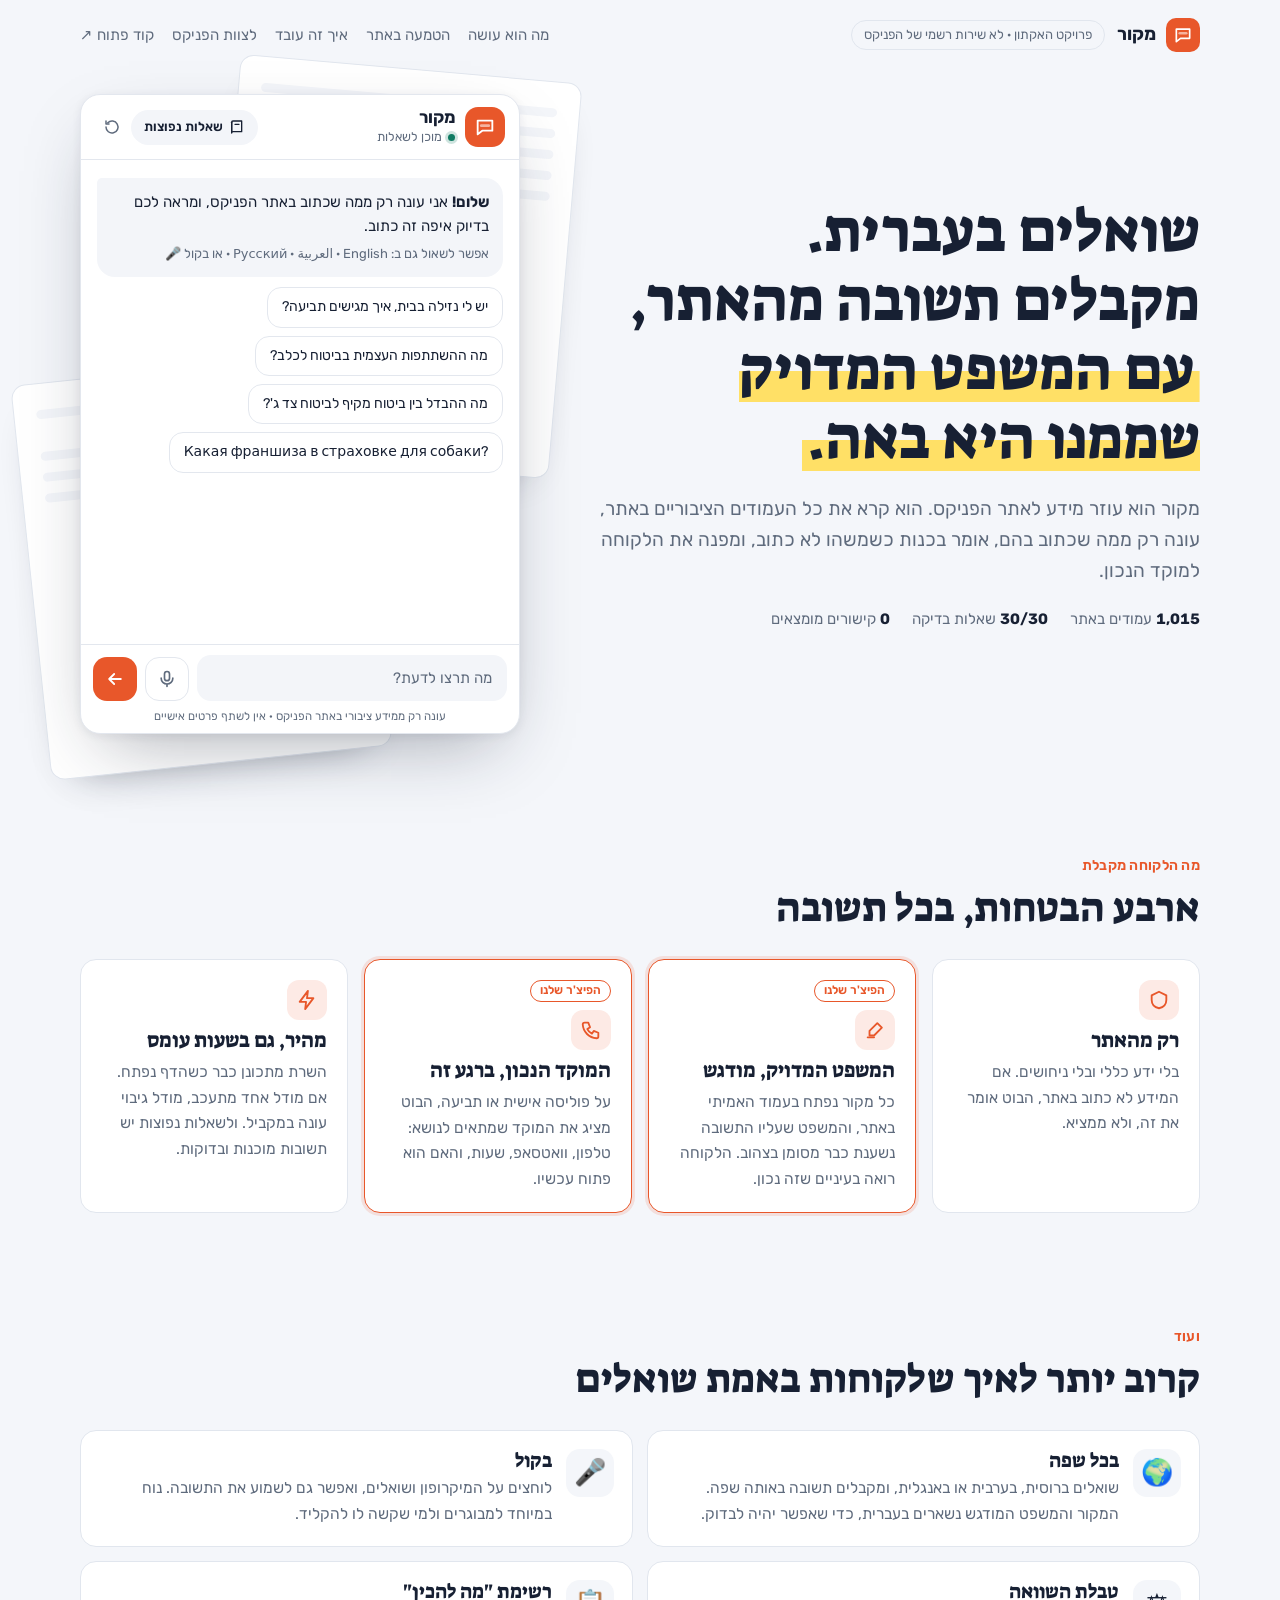
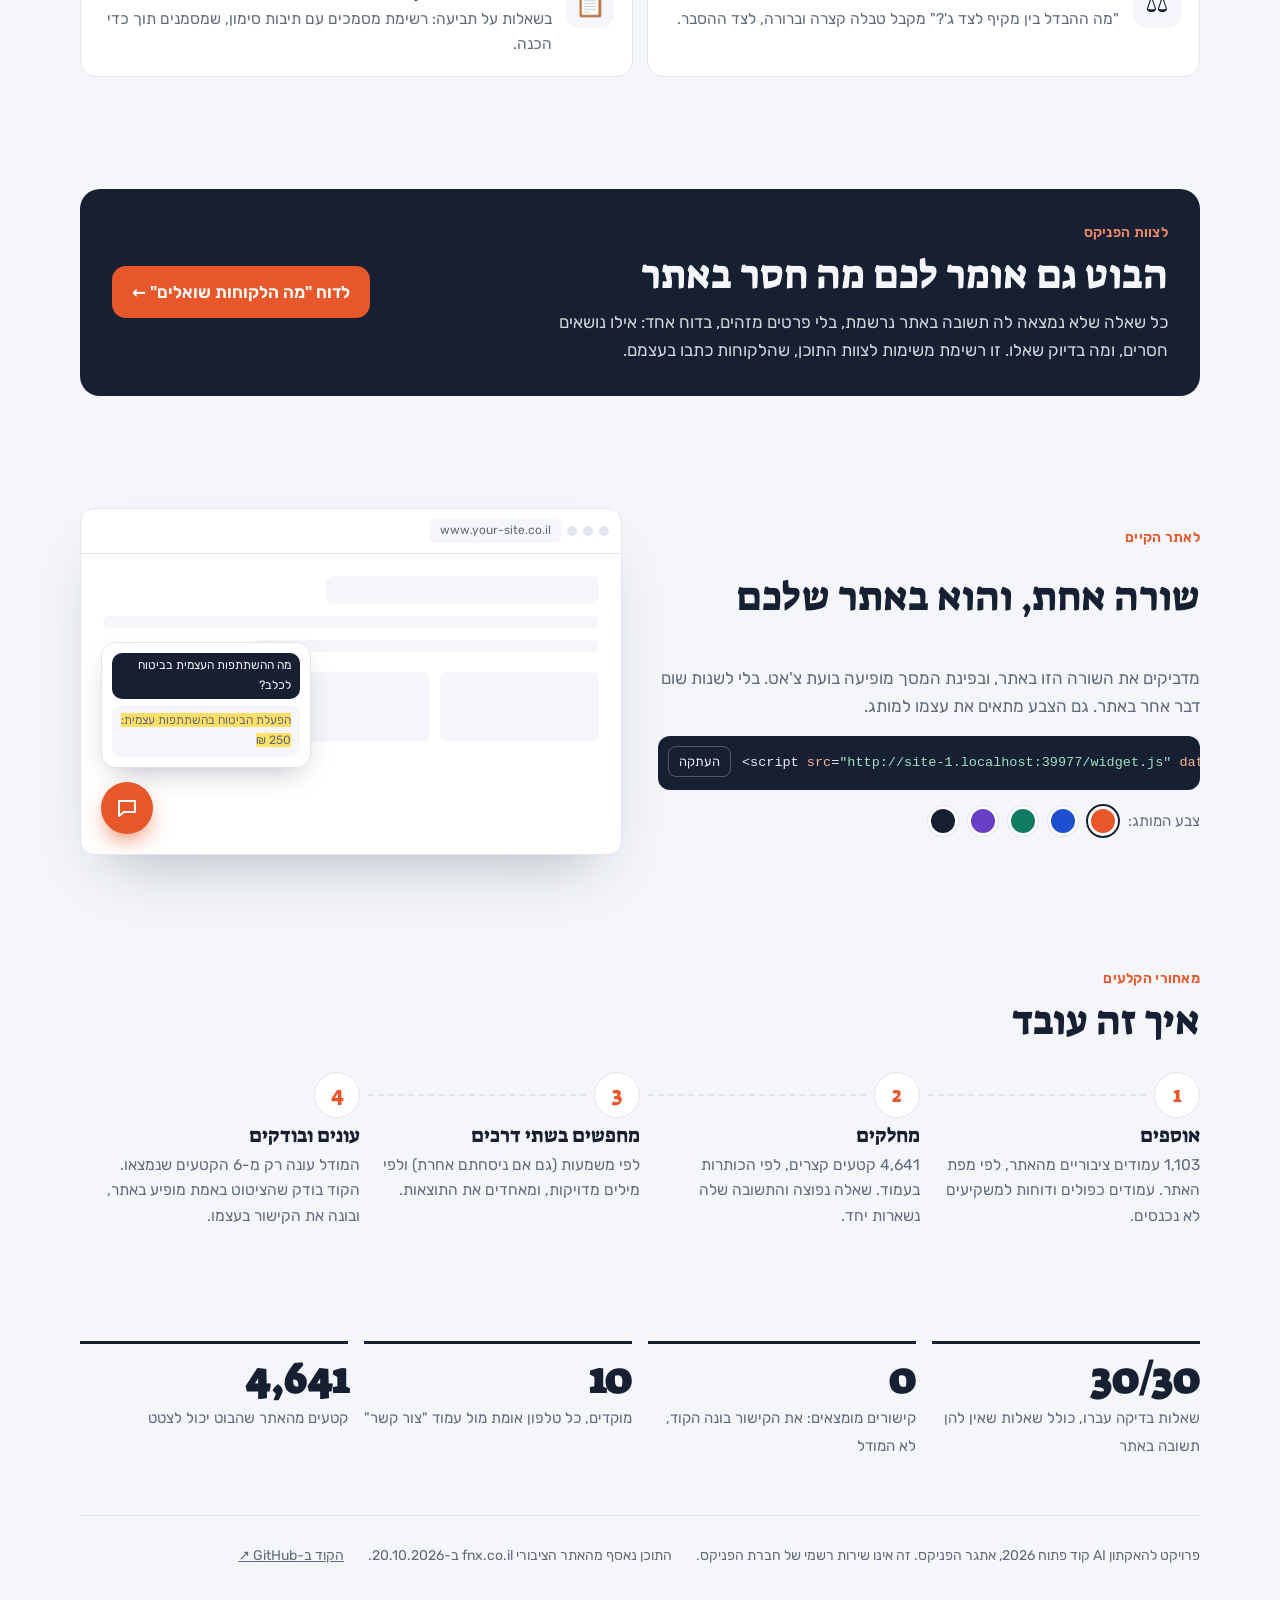
==== commit 275848f5: "Web: answers in the customer's language (with Hebrew search translation), voice input and read-aloud" ====
--- a/web/public/index.html
+++ b/web/public/index.html
@@ -89,6 +89,22 @@
 .promise .ico svg { width: 22px; height: 22px; }
 .promise.feature { border-color: var(--accent); box-shadow: 0 0 0 3px color-mix(in srgb, var(--accent) 14%, transparent); }
 .tag { align-self: flex-start; font-size: 12px; font-weight: 600; color: var(--accent); border: 1px solid currentColor; border-radius: 999px; padding: 0 9px; }
+
+/* עוד: שפות, קול, טבלה, רשימה */
+.extras { display: grid; grid-template-columns: repeat(2, minmax(0, 1fr)); gap: 14px; }
+.extra { display: flex; gap: 14px; align-items: flex-start; background: var(--surface); border: 1px solid var(--line); border-radius: 16px; padding: 18px; }
+.ex-ico { font-size: 26px; line-height: 1; width: 48px; height: 48px; flex: none; border-radius: 14px; display: grid; place-items: center; background: var(--bg); }
+.extra h3 { font-size: 20px; margin-bottom: 4px; }
+.extra p { margin: 0; color: var(--muted); font-size: 15.5px; }
+
+/* לצוות הפניקס */
+.team { display: flex; gap: 24px; align-items: center; justify-content: space-between; flex-wrap: wrap;
+  background: var(--ink); color: var(--bg); border-radius: 20px; padding: 32px; }
+.team h2 { margin-bottom: 10px; }
+.team p { margin: 0; max-width: 56ch; opacity: .85; }
+.team .eyebrow { color: color-mix(in srgb, var(--accent) 70%, var(--bg)); }
+.team-btn { flex: none; background: var(--accent); color: #fff; text-decoration: none; font-weight: 600; padding: 12px 20px; border-radius: 14px; }
+.team-btn:hover { filter: brightness(1.08); }
 
 /* הטמעה */
 .embed { display: grid; grid-template-columns: minmax(0, 1fr) minmax(0, 1fr); gap: 36px; align-items: center; }
@@ -137,6 +153,7 @@
   #demo-chat { height: 600px; }
   .sheet { display: none; }
   .promises, .numbers { grid-template-columns: repeat(2, minmax(0, 1fr)); }
+  .extras { grid-template-columns: 1fr; }
   .embed { grid-template-columns: 1fr; }
   .flow { grid-template-columns: 1fr 1fr; row-gap: 28px; }
   .flow li::after { display: none; }
@@ -162,6 +179,7 @@
       <a href="#promises">מה הוא עושה</a>
       <a href="#embed">הטמעה באתר</a>
       <a href="#how">איך זה עובד</a>
+      <a href="insights.html">לצוות הפניקס</a>
       <a href="https://github.com/neomi5318-do/phoenix-rag-bot" target="_blank" rel="noopener">קוד פתוח ↗</a>
     </nav>
   </header>
@@ -210,6 +228,28 @@
           <h3>מהיר, גם בשעות עומס</h3>
           <p>השרת מתכונן כבר כשהדף נפתח. אם מודל אחד מתעכב, מודל גיבוי עונה במקביל. ולשאלות נפוצות יש תשובות מוכנות ובדוקות.</p>
         </div>
+      </div>
+    </section>
+
+    <section id="more">
+      <div class="eyebrow">ועוד</div>
+      <h2>קרוב יותר לאיך שלקוחות באמת שואלים</h2>
+      <div class="extras">
+        <div class="extra"><span class="ex-ico" aria-hidden="true">🌍</span><div><h3>בכל שפה</h3><p>שואלים ברוסית, בערבית או באנגלית, ומקבלים תשובה באותה שפה. המקור והמשפט המודגש נשארים בעברית, כדי שאפשר יהיה לבדוק.</p></div></div>
+        <div class="extra"><span class="ex-ico" aria-hidden="true">🎤</span><div><h3>בקול</h3><p>לוחצים על המיקרופון ושואלים, ואפשר גם לשמוע את התשובה. נוח במיוחד למבוגרים ולמי שקשה לו להקליד.</p></div></div>
+        <div class="extra"><span class="ex-ico" aria-hidden="true">⚖️</span><div><h3>טבלת השוואה</h3><p>"מה ההבדל בין מקיף לצד ג'?" מקבל טבלה קצרה וברורה, לצד ההסבר.</p></div></div>
+        <div class="extra"><span class="ex-ico" aria-hidden="true">📋</span><div><h3>רשימת "מה להכין"</h3><p>בשאלות על תביעה: רשימת מסמכים עם תיבות סימון, שמסמנים תוך כדי הכנה.</p></div></div>
+      </div>
+    </section>
+
+    <section id="team">
+      <div class="team">
+        <div>
+          <div class="eyebrow">לצוות הפניקס</div>
+          <h2>הבוט גם אומר לכם מה חסר באתר</h2>
+          <p>כל שאלה שלא נמצאה לה תשובה באתר נרשמת, בלי פרטים מזהים, בדוח אחד: אילו נושאים חסרים, ומה בדיוק שאלו. זו רשימת משימות לצוות התוכן, שהלקוחות כתבו בעצמם.</p>
+        </div>
+        <a class="team-btn" href="insights.html">לדוח "מה הלקוחות שואלים" ←</a>
       </div>
     </section>
 
--- a/web/public/widget.css
+++ b/web/public/widget.css
@@ -248,6 +248,52 @@
   outline: 3px solid color-mix(in srgb, var(--mk-accent) 55%, transparent); outline-offset: 2px;
 }
 
+
+/* ---------- שורת הסטטוס + הקראה ---------- */
+.mk-answer-top { display: flex; align-items: center; gap: 8px; flex-wrap: wrap; }
+.mk-speak {
+  display: inline-flex; align-items: center; gap: 5px; font: inherit; font-size: 12.5px; font-weight: 600;
+  color: var(--mk-muted); background: transparent; border: 1px solid var(--mk-line); border-radius: 999px;
+  padding: 2px 10px; cursor: pointer;
+}
+.mk-speak svg { width: 15px; height: 15px; }
+.mk-speak:hover, .mk-speak.is-on { color: var(--mk-accent); border-color: var(--mk-accent); }
+.mk-langs { font-size: 13px; color: var(--mk-muted); }
+
+/* ---------- טבלת השוואה ---------- */
+.mk-table-wrap { overflow-x: auto; border: 1px solid var(--mk-line); border-radius: 14px; background: var(--mk-bg); }
+.mk-table { width: 100%; border-collapse: collapse; font-size: 13.5px; }
+.mk-table th, .mk-table td { padding: 8px 10px; text-align: start; vertical-align: top; border-bottom: 1px solid var(--mk-line); }
+.mk-table thead th { background: var(--mk-soft); font-weight: 600; white-space: nowrap; }
+.mk-table thead th:not(:first-child) { color: var(--mk-accent); }
+.mk-table tbody th { font-weight: 600; color: var(--mk-muted); white-space: nowrap; }
+.mk-table tr:last-child th, .mk-table tr:last-child td { border-bottom: 0; }
+
+/* ---------- רשימת "מה להכין" ---------- */
+.mk-check { border: 1px solid var(--mk-line); border-radius: 14px; padding: 10px 12px; background: var(--mk-bg); display: flex; flex-direction: column; gap: 4px; }
+.mk-check-head { display: flex; justify-content: space-between; align-items: center; gap: 8px; margin-bottom: 2px; }
+.mk-check-head b { font-size: 14px; }
+.mk-check-count { font-size: 12px; color: var(--mk-muted); font-variant-numeric: tabular-nums; }
+.mk-check.is-done .mk-check-count { color: var(--mk-ok); font-weight: 600; }
+.mk-check-item { display: flex; gap: 9px; align-items: flex-start; font-size: 14px; cursor: pointer; padding: 4px 2px; border-radius: 8px; }
+.mk-check-item:hover { background: var(--mk-soft); }
+.mk-check-item input { margin-top: 4px; width: 16px; height: 16px; accent-color: var(--mk-accent); flex: none; }
+.mk-check-item input:checked + span { text-decoration: line-through; color: var(--mk-muted); }
+
+/* ---------- מיקרופון ---------- */
+.mk-mic {
+  flex: none; width: 44px; height: 44px; border-radius: 14px; border: 1px solid var(--mk-line); cursor: pointer;
+  background: var(--mk-bg); color: var(--mk-muted); display: grid; place-items: center; position: relative;
+}
+.mk-mic svg { width: 20px; height: 20px; }
+.mk-mic:hover { color: var(--mk-accent); border-color: var(--mk-accent); }
+.mk-mic.is-on { color: var(--mk-accent-ink); background: var(--mk-accent); border-color: var(--mk-accent); }
+.mk-mic.is-on::after {
+  content: ""; position: absolute; inset: -5px; border-radius: 18px; border: 2px solid var(--mk-accent);
+  animation: mk-ring 1.2s ease-out infinite;
+}
+@keyframes mk-ring { from { opacity: .8; transform: scale(.92); } to { opacity: 0; transform: scale(1.15); } }
+
 /* ---------- מצב "צף" (כמו באתר אמיתי) ---------- */
 .mk-launcher {
   position: fixed; z-index: 2147483000;
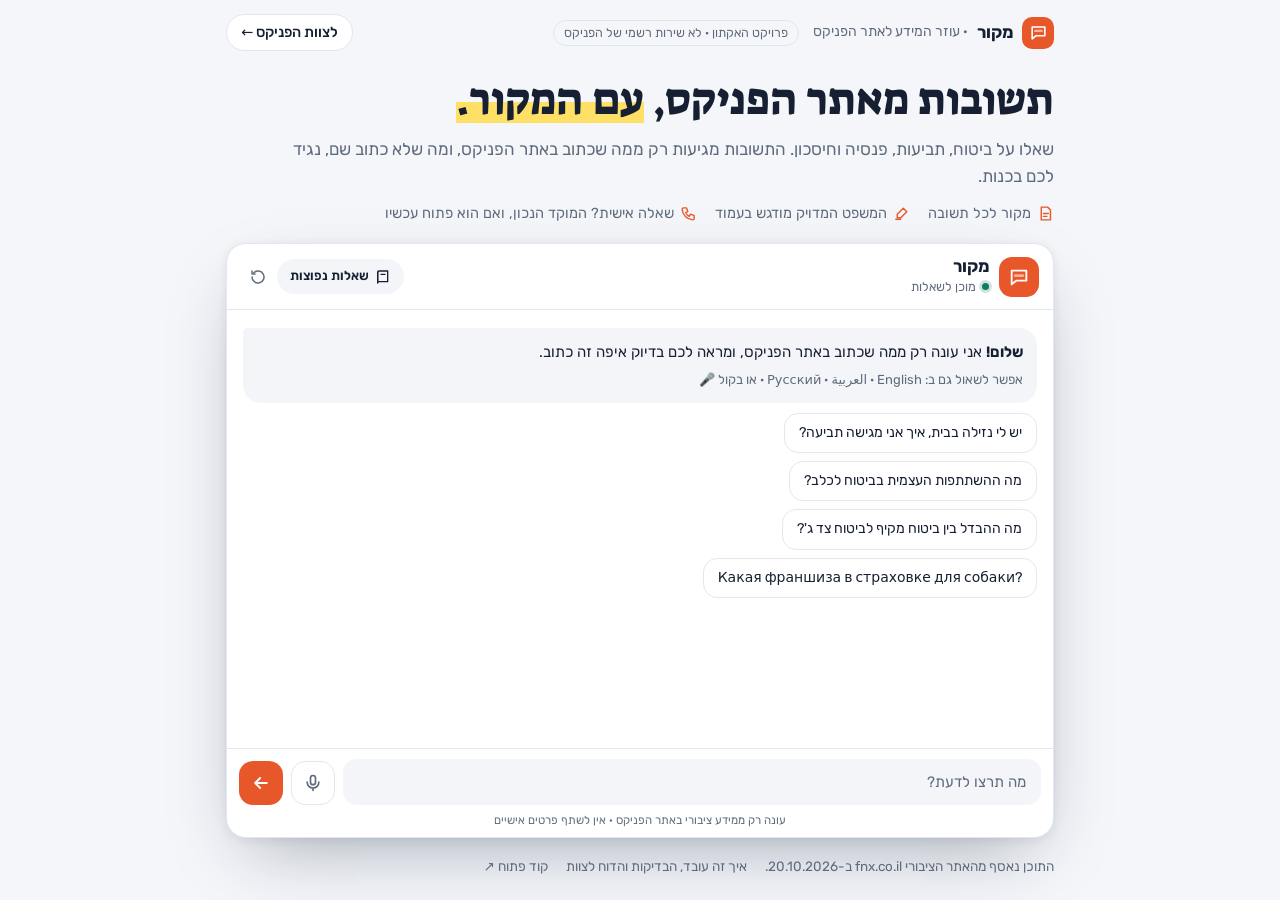
==== commit 089013e4: "Customer-first home page, team page mapped to the challenge, showcase/eval exports (not deployed yet" ====
--- a/web/public/index.html
+++ b/web/public/index.html
@@ -4,344 +4,107 @@
 <meta charset="utf-8">
 <meta name="viewport" content="width=device-width, initial-scale=1, viewport-fit=cover">
 <title>מקור · עוזר המידע לאתר הפניקס</title>
-<meta name="description" content="בוט שעונה ללקוחות רק מתוך אתר הפניקס, מדגיש את המשפט המדויק שעליו התשובה נשענת, ומפנה למוקד הנכון.">
+<meta name="description" content="שואלים על ביטוח, תביעות וחיסכון, ומקבלים תשובה רק מתוך אתר הפניקס, עם המשפט המדויק שעליו היא נשענת.">
 <link rel="preload" href="fonts/rubik-hebrew-400-normal.woff2" as="font" type="font/woff2" crossorigin>
 <link rel="preload" href="fonts/suez-one-hebrew-400-normal.woff2" as="font" type="font/woff2" crossorigin>
 <link rel="stylesheet" href="widget.css" data-mk-css>
 <style>
-/* layout: hero = טקסט מימין + הצ'אט החי משמאל; אחריו הבטחות, הטמעה באתר, איך זה עובד */
+/* layout: תצוגת לקוח - שורת כותרת, פתיח קצר, והצ'אט ממלא את שאר המסך */
 :root {
   --bg: #f4f6fa; --surface: #ffffff; --ink: #172033; --muted: #5f6b7d; --line: #e1e6ee;
-  --accent: #e8572a; --mark: #ffe066; --code-bg: #172033; --code-ink: #e9edf5;
+  --accent: #e8572a; --mark: #ffe066;
   --display: "Suez One", "Rubik", Georgia, serif;
   --body: "Rubik", "Assistant", system-ui, "Segoe UI", Arial, sans-serif;
   color-scheme: light;
 }
 @media (prefers-color-scheme: dark) { :root:not([data-theme="light"]) {
-  --bg: #0f1420; --surface: #151b28; --ink: #e9edf5; --muted: #a3adbf; --line: #262e40;
-  --mark: #6b5a12; --code-bg: #0a0e17; --code-ink: #e9edf5; color-scheme: dark; } }
+  --bg: #0f1420; --surface: #151b28; --ink: #e9edf5; --muted: #a3adbf; --line: #262e40; --mark: #6b5a12; color-scheme: dark; } }
 :root[data-theme="dark"] {
-  --bg: #0f1420; --surface: #151b28; --ink: #e9edf5; --muted: #a3adbf; --line: #262e40;
-  --mark: #6b5a12; --code-bg: #0a0e17; --code-ink: #e9edf5; color-scheme: dark; }
+  --bg: #0f1420; --surface: #151b28; --ink: #e9edf5; --muted: #a3adbf; --line: #262e40; --mark: #6b5a12; color-scheme: dark; }
 
 * { box-sizing: border-box; }
-html { scroll-behavior: smooth; overflow-x: clip; }
-body { overflow-x: clip; }
-body {
-  margin: 0; background: var(--bg); color: var(--ink); font-family: var(--body);
-  font-size: 17px; line-height: 1.65;
-}
-.wrap {
-  max-width: 1160px; margin: 0 auto;
-  padding-left: max(20px, env(safe-area-inset-left, 0px));
-  padding-right: max(20px, env(safe-area-inset-right, 0px));
-}
+html, body { margin: 0; overflow-x: clip; }
+body { background: var(--bg); color: var(--ink); font-family: var(--body); font-size: 16px; line-height: 1.6;
+  min-height: 100dvh; display: flex; flex-direction: column; }
 a { color: inherit; }
-h1, h2, h3 { font-family: var(--display); font-weight: 400; line-height: 1.15; margin: 0; text-wrap: balance; }
-.hl {
-  background: linear-gradient(transparent 52%, var(--mark) 52%, var(--mark) 92%, transparent 92%) no-repeat;
-  background-size: 100% 100%; padding: 0 .08em;
-}
+.wrap { width: 100%; max-width: 860px; margin: 0 auto;
+  padding-left: max(16px, env(safe-area-inset-left, 0px)); padding-right: max(16px, env(safe-area-inset-right, 0px)); }
+
+/* שורת כותרת */
+.top { display: flex; align-items: center; gap: 10px 14px; padding-block: 14px; flex-wrap: wrap; }
+.brand { display: flex; align-items: center; gap: 9px; font-weight: 700; font-size: 17px; text-decoration: none; }
+.brand-mark { width: 32px; height: 32px; border-radius: 10px; background: var(--accent); color: #fff; display: grid; place-items: center; }
+.brand-mark svg { width: 19px; height: 19px; }
+.brand small { font-weight: 400; color: var(--muted); font-size: 14px; }
+.pill { font-size: 12.5px; color: var(--muted); border: 1px solid var(--line); border-radius: 999px; padding: 2px 10px; white-space: nowrap; }
+.team-link { margin-inline-start: auto; font-size: 14.5px; font-weight: 500; text-decoration: none; color: var(--ink);
+  border: 1px solid var(--line); background: var(--surface); border-radius: 999px; padding: 6px 14px; white-space: nowrap; }
+.team-link:hover { border-color: var(--ink); }
+
+/* פתיח */
+.intro { padding-block: 10px 18px; display: flex; flex-direction: column; gap: 10px; }
+h1 { font-family: var(--display); font-weight: 400; font-size: clamp(28px, 4.6vw, 44px); line-height: 1.15; margin: 0; text-wrap: balance; }
+.hl { background: linear-gradient(transparent 55%, var(--mark) 55%, var(--mark) 92%, transparent 92%) no-repeat; background-size: 100% 100%; }
 @media (prefers-reduced-motion: no-preference) {
-  .hl { animation: sweep 1.1s .5s cubic-bezier(.2, .7, .2, 1) both; background-position: right; }
+  .hl { animation: sweep 1s .4s cubic-bezier(.2, .7, .2, 1) both; background-position: right; }
   @keyframes sweep { from { background-size: 0 100%; } to { background-size: 100% 100%; } }
 }
+.lede { margin: 0; color: var(--muted); font-size: 17px; max-width: 46em; }
+.trust { display: flex; flex-wrap: wrap; gap: 8px 18px; margin: 2px 0 0; padding: 0; list-style: none; font-size: 14.5px; color: var(--muted); }
+.trust li { display: flex; align-items: center; gap: 6px; }
+.trust svg { width: 17px; height: 17px; color: var(--accent); flex: none; }
 
-/* כותרת עליונה */
-.top { display: flex; align-items: center; gap: 12px; padding-block: 18px; flex-wrap: wrap; }
-.brand { display: flex; align-items: center; gap: 10px; font-weight: 700; font-size: 18px; text-decoration: none; }
-.brand-mark { width: 34px; height: 34px; border-radius: 10px; background: var(--accent); color: #fff; display: grid; place-items: center; }
-.brand-mark svg { width: 20px; height: 20px; }
-.pill { font-size: 13px; color: var(--muted); border: 1px solid var(--line); border-radius: 999px; padding: 3px 12px; }
-.top nav { margin-inline-start: auto; display: flex; gap: 18px; font-size: 15px; }
-.top nav a { text-decoration: none; color: var(--muted); }
-.top nav a:hover { color: var(--ink); }
+/* הצ'אט ממלא את המסך */
+main { flex: 1; display: flex; flex-direction: column; }
+#chat { flex: 1 1 auto; min-height: 540px; max-height: 880px; display: flex; flex-direction: column; }
+#chat > .mk-panel { flex: 1; }
 
-/* hero */
-.hero { display: grid; grid-template-columns: 1fr minmax(0, 440px); gap: 48px; align-items: center; padding-block: 24px 64px; }
-.hero-text { display: flex; flex-direction: column; gap: 20px; min-width: 0; }
-.hero h1 { font-size: clamp(34px, 5.2vw, 60px); }
-.lede { font-size: 19px; color: var(--muted); margin: 0; max-width: 34em; }
-.facts { display: flex; flex-wrap: wrap; gap: 10px 22px; font-size: 15px; color: var(--muted); }
-.facts b { color: var(--ink); font-variant-numeric: tabular-nums; }
-.stage { position: relative; min-width: 0; }
-#demo-chat { position: relative; height: 640px; min-width: 0; z-index: 1; }
-.sheet {
-  position: absolute; width: 78%; height: 62%; background: var(--surface); border: 1px solid var(--line);
-  border-radius: 14px; padding: 26px 22px; display: flex; flex-direction: column; gap: 12px;
-  box-shadow: 0 20px 40px -28px rgba(23, 32, 51, .45);
-}
-.sheet i { display: block; height: 9px; border-radius: 5px; background: var(--bg); }
-.sheet i.s { width: 60%; }
-.sheet i.hit { background: linear-gradient(90deg, var(--bg) 0 18%, var(--mark) 18% 86%, var(--bg) 86%); }
-.sheet-a { top: -26px; right: -46px; transform: rotate(5deg); }
-.sheet-b { bottom: -30px; left: -50px; transform: rotate(-6deg); }
+footer { padding-block: 18px 22px; color: var(--muted); font-size: 13.5px; display: flex; flex-wrap: wrap; gap: 6px 18px; }
+footer a { text-decoration-color: var(--line); }
 
-/* הבטחות */
-section { padding-block: 56px; }
-.eyebrow { color: var(--accent); font-weight: 600; font-size: 14px; letter-spacing: .02em; margin-bottom: 8px; }
-section h2 { font-size: clamp(28px, 3.6vw, 40px); margin-bottom: 28px; }
-.promises { display: grid; grid-template-columns: repeat(4, minmax(0, 1fr)); gap: 16px; }
-.promise { background: var(--surface); border: 1px solid var(--line); border-radius: 16px; padding: 20px; display: flex; flex-direction: column; gap: 8px; }
-.promise h3 { font-size: 21px; }
-.promise p { margin: 0; color: var(--muted); font-size: 15.5px; }
-.promise .ico { width: 40px; height: 40px; border-radius: 12px; display: grid; place-items: center; background: color-mix(in srgb, var(--accent) 12%, transparent); color: var(--accent); }
-.promise .ico svg { width: 22px; height: 22px; }
-.promise.feature { border-color: var(--accent); box-shadow: 0 0 0 3px color-mix(in srgb, var(--accent) 14%, transparent); }
-.tag { align-self: flex-start; font-size: 12px; font-weight: 600; color: var(--accent); border: 1px solid currentColor; border-radius: 999px; padding: 0 9px; }
-
-/* עוד: שפות, קול, טבלה, רשימה */
-.extras { display: grid; grid-template-columns: repeat(2, minmax(0, 1fr)); gap: 14px; }
-.extra { display: flex; gap: 14px; align-items: flex-start; background: var(--surface); border: 1px solid var(--line); border-radius: 16px; padding: 18px; }
-.ex-ico { font-size: 26px; line-height: 1; width: 48px; height: 48px; flex: none; border-radius: 14px; display: grid; place-items: center; background: var(--bg); }
-.extra h3 { font-size: 20px; margin-bottom: 4px; }
-.extra p { margin: 0; color: var(--muted); font-size: 15.5px; }
-
-/* לצוות הפניקס */
-.team { display: flex; gap: 24px; align-items: center; justify-content: space-between; flex-wrap: wrap;
-  background: var(--ink); color: var(--bg); border-radius: 20px; padding: 32px; }
-.team h2 { margin-bottom: 10px; }
-.team p { margin: 0; max-width: 56ch; opacity: .85; }
-.team .eyebrow { color: color-mix(in srgb, var(--accent) 70%, var(--bg)); }
-.team-btn { flex: none; background: var(--accent); color: #fff; text-decoration: none; font-weight: 600; padding: 12px 20px; border-radius: 14px; }
-.team-btn:hover { filter: brightness(1.08); }
-
-/* הטמעה */
-.embed { display: grid; grid-template-columns: minmax(0, 1fr) minmax(0, 1fr); gap: 36px; align-items: center; }
-.browser { background: var(--surface); border: 1px solid var(--line); border-radius: 14px; overflow: hidden; box-shadow: 0 30px 60px -30px rgba(23, 32, 51, .35); }
-.browser-bar { display: flex; align-items: center; gap: 6px; padding: 10px 12px; border-bottom: 1px solid var(--line); }
-.browser-bar i { width: 10px; height: 10px; border-radius: 50%; background: var(--line); }
-.browser-bar span { margin-inline-start: 8px; font-size: 12px; color: var(--muted); background: var(--bg); border-radius: 6px; padding: 2px 10px; direction: ltr; }
-.browser-body { position: relative; height: 300px; padding: 22px; display: flex; flex-direction: column; gap: 12px; }
-.sk { background: var(--bg); border-radius: 8px; }
-.sk.h { height: 28px; width: 55%; } .sk.l { height: 12px; } .sk.l.s { width: 70%; }
-.sk-row { display: grid; grid-template-columns: repeat(3, 1fr); gap: 10px; margin-top: 8px; } .sk-row .sk { height: 70px; }
-.mini-chat { position: absolute; bottom: 86px; left: 20px; width: 210px; background: var(--surface); border: 1px solid var(--line); border-radius: 14px; padding: 10px; font-size: 12px; box-shadow: 0 12px 30px -12px rgba(23, 32, 51, .35); display: flex; flex-direction: column; gap: 6px; }
-.mini-chat .q { align-self: flex-start; background: var(--ink); color: var(--bg); border-radius: 10px; padding: 3px 9px; }
-.mini-chat .a { background: var(--bg); border-radius: 10px; padding: 6px 9px; color: var(--muted); }
-.mini-chat mark { background: var(--mark); color: inherit; }
-.mini-bubble { position: absolute; bottom: 20px; left: 20px; width: 52px; height: 52px; border-radius: 50%; background: var(--accent); color: #fff; display: grid; place-items: center; box-shadow: 0 10px 24px -8px var(--accent); }
-.mini-bubble svg { width: 24px; height: 24px; }
-.embed-text { display: flex; flex-direction: column; gap: 16px; min-width: 0; }
-.embed-text p { margin: 0; color: var(--muted); }
-.code { position: relative; background: var(--code-bg); color: var(--code-ink); border-radius: 12px; padding: 16px 16px 16px 84px; font-family: ui-monospace, "SFMono-Regular", Menlo, Consolas, monospace; font-size: 13.5px; direction: ltr; text-align: left; overflow-x: auto; white-space: nowrap; }
-.code .attr { color: #ffb38f; } .code .str { color: #9fe0c4; }
-.copy { position: absolute; top: 10px; left: 10px; font: inherit; font-family: var(--body); font-size: 13px; border: 1px solid rgba(255, 255, 255, .25); background: transparent; color: var(--code-ink); border-radius: 8px; padding: 4px 10px; cursor: pointer; }
-.swatches { display: flex; align-items: center; gap: 10px; flex-wrap: wrap; font-size: 15px; color: var(--muted); }
-.swatch { width: 30px; height: 30px; border-radius: 50%; border: 3px solid var(--surface); box-shadow: 0 0 0 1px var(--line); cursor: pointer; }
-.swatch[aria-pressed="true"] { box-shadow: 0 0 0 2px var(--ink); }
-
-/* איך זה עובד - תהליך אמיתי ברצף */
-.flow { display: grid; grid-template-columns: repeat(4, minmax(0, 1fr)); gap: 0; counter-reset: step; }
-.flow li { list-style: none; position: relative; padding: 0 0 0 18px; display: flex; flex-direction: column; gap: 6px; counter-increment: step; }
-.flow li::before { content: counter(step); font-family: var(--display); font-size: 22px; width: 44px; height: 44px; border-radius: 50%; display: grid; place-items: center; background: var(--surface); border: 1px solid var(--line); color: var(--accent); }
-.flow li:not(:last-child)::after { content: ""; position: absolute; top: 22px; right: 54px; left: 8px; border-top: 2px dashed var(--line); }
-.flow h3 { font-size: 20px; }
-.flow p { margin: 0; color: var(--muted); font-size: 15.5px; }
-.flow-wrap { margin: 0; padding: 0; }
-
-/* מספרים */
-.numbers { display: grid; grid-template-columns: repeat(4, minmax(0, 1fr)); gap: 16px; }
-.num { border-top: 3px solid var(--ink); padding-top: 12px; }
-.num b { display: block; font-family: var(--display); font-size: 42px; line-height: 1.1; font-variant-numeric: tabular-nums; }
-.num span { color: var(--muted); font-size: 15px; }
-
-footer { border-top: 1px solid var(--line); padding-block: 28px 40px; color: var(--muted); font-size: 14px; display: flex; flex-wrap: wrap; gap: 8px 24px; }
-
-@media (max-width: 960px) {
-  .hero { grid-template-columns: 1fr; gap: 28px; }
-  #demo-chat { height: 600px; }
-  .sheet { display: none; }
-  .promises, .numbers { grid-template-columns: repeat(2, minmax(0, 1fr)); }
-  .extras { grid-template-columns: 1fr; }
-  .embed { grid-template-columns: 1fr; }
-  .flow { grid-template-columns: 1fr 1fr; row-gap: 28px; }
-  .flow li::after { display: none; }
-  .top nav { display: none; }
-}
-@media (max-width: 560px) {
-  body { font-size: 16px; }
-  .promises, .numbers, .flow { grid-template-columns: 1fr; }
-  #demo-chat { height: 560px; }
-  .code { padding: 52px 14px 14px; }
+@media (max-width: 640px) {
+  .pill { order: 3; }
+  .brand small { display: none; }
+  .intro { padding-block: 4px 12px; }
+  .lede { font-size: 16px; }
+  .trust { display: none; }
+  #chat { min-height: 500px; }
 }
 </style>
 </head>
 <body>
 <div class="wrap">
   <header class="top">
-    <a class="brand" href="#">
+    <a class="brand" href="/">
       <span class="brand-mark" aria-hidden="true"><svg viewBox="0 0 24 24" fill="none" stroke="currentColor" stroke-width="2" stroke-linecap="round" stroke-linejoin="round"><path d="M4 5h16v11H9l-5 4z"/><path d="M8 10h8" stroke-width="3" opacity=".55"/></svg></span>
-      מקור
+      מקור <small>· עוזר המידע לאתר הפניקס</small>
     </a>
     <span class="pill">פרויקט האקתון · לא שירות רשמי של הפניקס</span>
-    <nav aria-label="ניווט">
-      <a href="#promises">מה הוא עושה</a>
-      <a href="#embed">הטמעה באתר</a>
-      <a href="#how">איך זה עובד</a>
-      <a href="insights.html">לצוות הפניקס</a>
-      <a href="https://github.com/neomi5318-do/phoenix-rag-bot" target="_blank" rel="noopener">קוד פתוח ↗</a>
-    </nav>
+    <a class="team-link" href="team.html">לצוות הפניקס ←</a>
   </header>
+</div>
 
-  <main>
-    <div class="hero">
-      <div class="hero-text">
-        <h1>שואלים בעברית. מקבלים תשובה מהאתר, <span class="hl">עם המשפט המדויק שממנו היא באה.</span></h1>
-        <p class="lede">מקור הוא עוזר מידע לאתר הפניקס. הוא קרא את כל העמודים הציבוריים באתר, עונה רק ממה שכתוב בהם, אומר בכנות כשמשהו לא כתוב, ומפנה את הלקוחה למוקד הנכון.</p>
-        <div class="facts">
-          <span><b>1,015</b> עמודים באתר</span>
-          <span><b>30/30</b> שאלות בדיקה</span>
-          <span><b>0</b> קישורים מומצאים</span>
-        </div>
-      </div>
-      <div class="stage">
-        <div class="sheet sheet-a" aria-hidden="true"><i></i><i></i><i class="hit"></i><i></i><i class="s"></i></div>
-        <div class="sheet sheet-b" aria-hidden="true"><i></i><i class="s"></i><i></i><i class="hit"></i><i></i></div>
-        <div id="demo-chat" aria-label="הצ'אט, לנסות עכשיו"></div>
-      </div>
-    </div>
+<main class="wrap">
+  <div class="intro">
+    <h1>תשובות מאתר הפניקס, <span class="hl">עם המקור.</span></h1>
+    <p class="lede">שאלו על ביטוח, תביעות, פנסיה וחיסכון. התשובות מגיעות רק ממה שכתוב באתר הפניקס, ומה שלא כתוב שם, נגיד לכם בכנות.</p>
+    <ul class="trust">
+      <li><svg viewBox="0 0 24 24" fill="none" stroke="currentColor" stroke-width="2" stroke-linecap="round" stroke-linejoin="round" aria-hidden="true"><path d="M6 3h9l4 4v14H6z"/><path d="M9 12h7M9 16h5"/></svg>מקור לכל תשובה</li>
+      <li><svg viewBox="0 0 24 24" fill="none" stroke="currentColor" stroke-width="2" stroke-linecap="round" stroke-linejoin="round" aria-hidden="true"><path d="M4 20h7"/><path d="M14.5 4.5l5 5L11 18H6v-5z"/></svg>המשפט המדויק מודגש בעמוד</li>
+      <li><svg viewBox="0 0 24 24" fill="none" stroke="currentColor" stroke-width="2" stroke-linecap="round" stroke-linejoin="round" aria-hidden="true"><path d="M5 4h4l2 5-3 2a11 11 0 0 0 5 5l2-3 5 2v4a2 2 0 0 1-2 2A16 16 0 0 1 3 6a2 2 0 0 1 2-2"/></svg>שאלה אישית? המוקד הנכון, ואם הוא פתוח עכשיו</li>
+    </ul>
+  </div>
+  <div id="chat" aria-label="הצ'אט"></div>
+</main>
 
-    <section id="promises">
-      <div class="eyebrow">מה הלקוחה מקבלת</div>
-      <h2>ארבע הבטחות, בכל תשובה</h2>
-      <div class="promises">
-        <div class="promise">
-          <span class="ico" aria-hidden="true"><svg viewBox="0 0 24 24" fill="none" stroke="currentColor" stroke-width="2" stroke-linecap="round" stroke-linejoin="round"><path d="M12 3l8 4v5c0 5-3.5 8-8 9-4.5-1-8-4-8-9V7z"/></svg></span>
-          <h3>רק מהאתר</h3>
-          <p>בלי ידע כללי ובלי ניחושים. אם המידע לא כתוב באתר, הבוט אומר את זה, ולא ממציא.</p>
-        </div>
-        <div class="promise feature">
-          <span class="tag">הפיצ'ר שלנו</span>
-          <span class="ico" aria-hidden="true"><svg viewBox="0 0 24 24" fill="none" stroke="currentColor" stroke-width="2" stroke-linecap="round" stroke-linejoin="round"><path d="M4 20h7"/><path d="M14.5 4.5l5 5L11 18H6v-5z"/></svg></span>
-          <h3>המשפט המדויק, מודגש</h3>
-          <p>כל מקור נפתח בעמוד האמיתי באתר, והמשפט שעליו התשובה נשענת כבר מסומן בצהוב. הלקוחה רואה בעיניים שזה נכון.</p>
-        </div>
-        <div class="promise feature">
-          <span class="tag">הפיצ'ר שלנו</span>
-          <span class="ico" aria-hidden="true"><svg viewBox="0 0 24 24" fill="none" stroke="currentColor" stroke-width="2" stroke-linecap="round" stroke-linejoin="round"><path d="M5 4h4l2 5-3 2a11 11 0 0 0 5 5l2-3 5 2v4a2 2 0 0 1-2 2A16 16 0 0 1 3 6a2 2 0 0 1 2-2"/></svg></span>
-          <h3>המוקד הנכון, ברגע זה</h3>
-          <p>על פוליסה אישית או תביעה, הבוט מציג את המוקד שמתאים לנושא: טלפון, וואטסאפ, שעות, והאם הוא פתוח עכשיו.</p>
-        </div>
-        <div class="promise">
-          <span class="ico" aria-hidden="true"><svg viewBox="0 0 24 24" fill="none" stroke="currentColor" stroke-width="2" stroke-linecap="round" stroke-linejoin="round"><path d="M13 2L4 14h7l-1 8 9-12h-7z"/></svg></span>
-          <h3>מהיר, גם בשעות עומס</h3>
-          <p>השרת מתכונן כבר כשהדף נפתח. אם מודל אחד מתעכב, מודל גיבוי עונה במקביל. ולשאלות נפוצות יש תשובות מוכנות ובדוקות.</p>
-        </div>
-      </div>
-    </section>
-
-    <section id="more">
-      <div class="eyebrow">ועוד</div>
-      <h2>קרוב יותר לאיך שלקוחות באמת שואלים</h2>
-      <div class="extras">
-        <div class="extra"><span class="ex-ico" aria-hidden="true">🌍</span><div><h3>בכל שפה</h3><p>שואלים ברוסית, בערבית או באנגלית, ומקבלים תשובה באותה שפה. המקור והמשפט המודגש נשארים בעברית, כדי שאפשר יהיה לבדוק.</p></div></div>
-        <div class="extra"><span class="ex-ico" aria-hidden="true">🎤</span><div><h3>בקול</h3><p>לוחצים על המיקרופון ושואלים, ואפשר גם לשמוע את התשובה. נוח במיוחד למבוגרים ולמי שקשה לו להקליד.</p></div></div>
-        <div class="extra"><span class="ex-ico" aria-hidden="true">⚖️</span><div><h3>טבלת השוואה</h3><p>"מה ההבדל בין מקיף לצד ג'?" מקבל טבלה קצרה וברורה, לצד ההסבר.</p></div></div>
-        <div class="extra"><span class="ex-ico" aria-hidden="true">📋</span><div><h3>רשימת "מה להכין"</h3><p>בשאלות על תביעה: רשימת מסמכים עם תיבות סימון, שמסמנים תוך כדי הכנה.</p></div></div>
-      </div>
-    </section>
-
-    <section id="team">
-      <div class="team">
-        <div>
-          <div class="eyebrow">לצוות הפניקס</div>
-          <h2>הבוט גם אומר לכם מה חסר באתר</h2>
-          <p>כל שאלה שלא נמצאה לה תשובה באתר נרשמת, בלי פרטים מזהים, בדוח אחד: אילו נושאים חסרים, ומה בדיוק שאלו. זו רשימת משימות לצוות התוכן, שהלקוחות כתבו בעצמם.</p>
-        </div>
-        <a class="team-btn" href="insights.html">לדוח "מה הלקוחות שואלים" ←</a>
-      </div>
-    </section>
-
-    <section id="embed">
-      <div class="embed">
-        <div class="embed-text">
-          <div class="eyebrow">לאתר הקיים</div>
-          <h2>שורה אחת, והוא באתר שלכם</h2>
-          <p>מדביקים את השורה הזו באתר, ובפינת המסך מופיעה בועת צ'אט. בלי לשנות שום דבר אחר באתר. גם הצבע מתאים את עצמו למותג.</p>
-          <div class="code" id="snippet"><button class="copy" type="button" id="copy">העתקה</button><span id="snippet-text"></span></div>
-          <div class="swatches" role="group" aria-label="צבע המותג">
-            <span>צבע המותג:</span>
-            <button class="swatch" type="button" data-c="#e8572a" style="background:#e8572a" aria-label="כתום" aria-pressed="true"></button>
-            <button class="swatch" type="button" data-c="#1f4fd1" style="background:#1f4fd1" aria-label="כחול" aria-pressed="false"></button>
-            <button class="swatch" type="button" data-c="#0f7b62" style="background:#0f7b62" aria-label="ירוק" aria-pressed="false"></button>
-            <button class="swatch" type="button" data-c="#6a3fc8" style="background:#6a3fc8" aria-label="סגול" aria-pressed="false"></button>
-            <button class="swatch" type="button" data-c="#172033" style="background:#172033" aria-label="כהה" aria-pressed="false"></button>
-          </div>
-        </div>
-        <div class="browser" aria-hidden="true">
-          <div class="browser-bar"><i></i><i></i><i></i><span>www.your-site.co.il</span></div>
-          <div class="browser-body">
-            <div class="sk h"></div><div class="sk l"></div><div class="sk l s"></div>
-            <div class="sk-row"><div class="sk"></div><div class="sk"></div><div class="sk"></div></div>
-            <div class="mini-chat">
-              <div class="q">מה ההשתתפות העצמית בביטוח לכלב?</div>
-              <div class="a"><mark>הפעלת הביטוח בהשתתפות עצמית: 250 ₪</mark></div>
-            </div>
-            <div class="mini-bubble"><svg viewBox="0 0 24 24" fill="none" stroke="currentColor" stroke-width="2" stroke-linecap="round" stroke-linejoin="round"><path d="M4 5h16v11H9l-5 4z"/></svg></div>
-          </div>
-        </div>
-      </div>
-    </section>
-
-    <section id="how">
-      <div class="eyebrow">מאחורי הקלעים</div>
-      <h2>איך זה עובד</h2>
-      <ol class="flow flow-wrap">
-        <li><h3>אוספים</h3><p>1,103 עמודים ציבוריים מהאתר, לפי מפת האתר. עמודים כפולים ודוחות למשקיעים לא נכנסים.</p></li>
-        <li><h3>מחלקים</h3><p>4,641 קטעים קצרים, לפי הכותרות בעמוד. שאלה נפוצה והתשובה שלה נשארות יחד.</p></li>
-        <li><h3>מחפשים בשתי דרכים</h3><p>לפי משמעות (גם אם ניסחתם אחרת) ולפי מילים מדויקות, ומאחדים את התוצאות.</p></li>
-        <li><h3>עונים ובודקים</h3><p>המודל עונה רק מ-6 הקטעים שנמצאו. הקוד בודק שהציטוט באמת מופיע באתר, ובונה את הקישור בעצמו.</p></li>
-      </ol>
-    </section>
-
-    <section>
-      <div class="numbers">
-        <div class="num"><b>30/30</b><span>שאלות בדיקה עברו, כולל שאלות שאין להן תשובה באתר</span></div>
-        <div class="num"><b>0</b><span>קישורים מומצאים: את הקישור בונה הקוד, לא המודל</span></div>
-        <div class="num"><b>10</b><span>מוקדים, כל טלפון אומת מול עמוד "צור קשר"</span></div>
-        <div class="num"><b>4,641</b><span>קטעים מהאתר שהבוט יכול לצטט</span></div>
-      </div>
-    </section>
-  </main>
-
+<div class="wrap">
   <footer>
-    <span>פרויקט להאקתון AI קוד פתוח 2026, אתגר הפניקס. זה אינו שירות רשמי של חברת הפניקס.</span>
     <span>התוכן נאסף מהאתר הציבורי fnx.co.il ב-20.10.2026.</span>
-    <a href="https://github.com/neomi5318-do/phoenix-rag-bot" target="_blank" rel="noopener">הקוד ב-GitHub ↗</a>
+    <a href="team.html">איך זה עובד, הבדיקות והדוח לצוות</a>
+    <a href="https://github.com/neomi5318-do/phoenix-rag-bot" target="_blank" rel="noopener">קוד פתוח ↗</a>
   </footer>
 </div>
 
-<script>
-  // שורת ההטמעה, עם הכתובת האמיתית של האתר הזה
-  (function () {
-    var color = "#e8572a";
-    var text = document.getElementById("snippet-text");
-    function draw() {
-      text.innerHTML = '&lt;script <span class="attr">src</span>=<span class="str">"' + location.origin +
-        '/widget.js"</span> <span class="attr">data-color</span>=<span class="str">"' + color + '"</span> defer&gt;&lt;/script&gt;';
-    }
-    draw();
-    document.getElementById("copy").addEventListener("click", function (e) {
-      var line = '<script src="' + location.origin + '/widget.js" data-color="' + color + '" defer><\/script>';
-      var btn = e.currentTarget;
-      (navigator.clipboard ? navigator.clipboard.writeText(line) : Promise.reject())
-        .then(function () { btn.textContent = "הועתק"; })
-        .catch(function () { btn.textContent = "סמנו והעתיקו"; })
-        .then(function () { setTimeout(function () { btn.textContent = "העתקה"; }, 1800); });
-    });
-    // לחיצה על צבע: משנה את צבע המותג של הצ'אט החי ושל ההדמיה
-    document.querySelectorAll(".swatch").forEach(function (b) {
-      b.addEventListener("click", function () {
-        color = b.dataset.c;
-        document.querySelectorAll(".swatch").forEach(function (x) { x.setAttribute("aria-pressed", String(x === b)); });
-        document.getElementById("demo-chat").style.setProperty("--mk-accent", color);
-        document.documentElement.style.setProperty("--accent", color);
-        draw();
-      });
-    });
-  })();
-</script>
-<script src="widget.js" data-mount="#demo-chat" defer></script>
+<script src="widget.js" data-mount="#chat" defer></script>
 </body>
 </html>
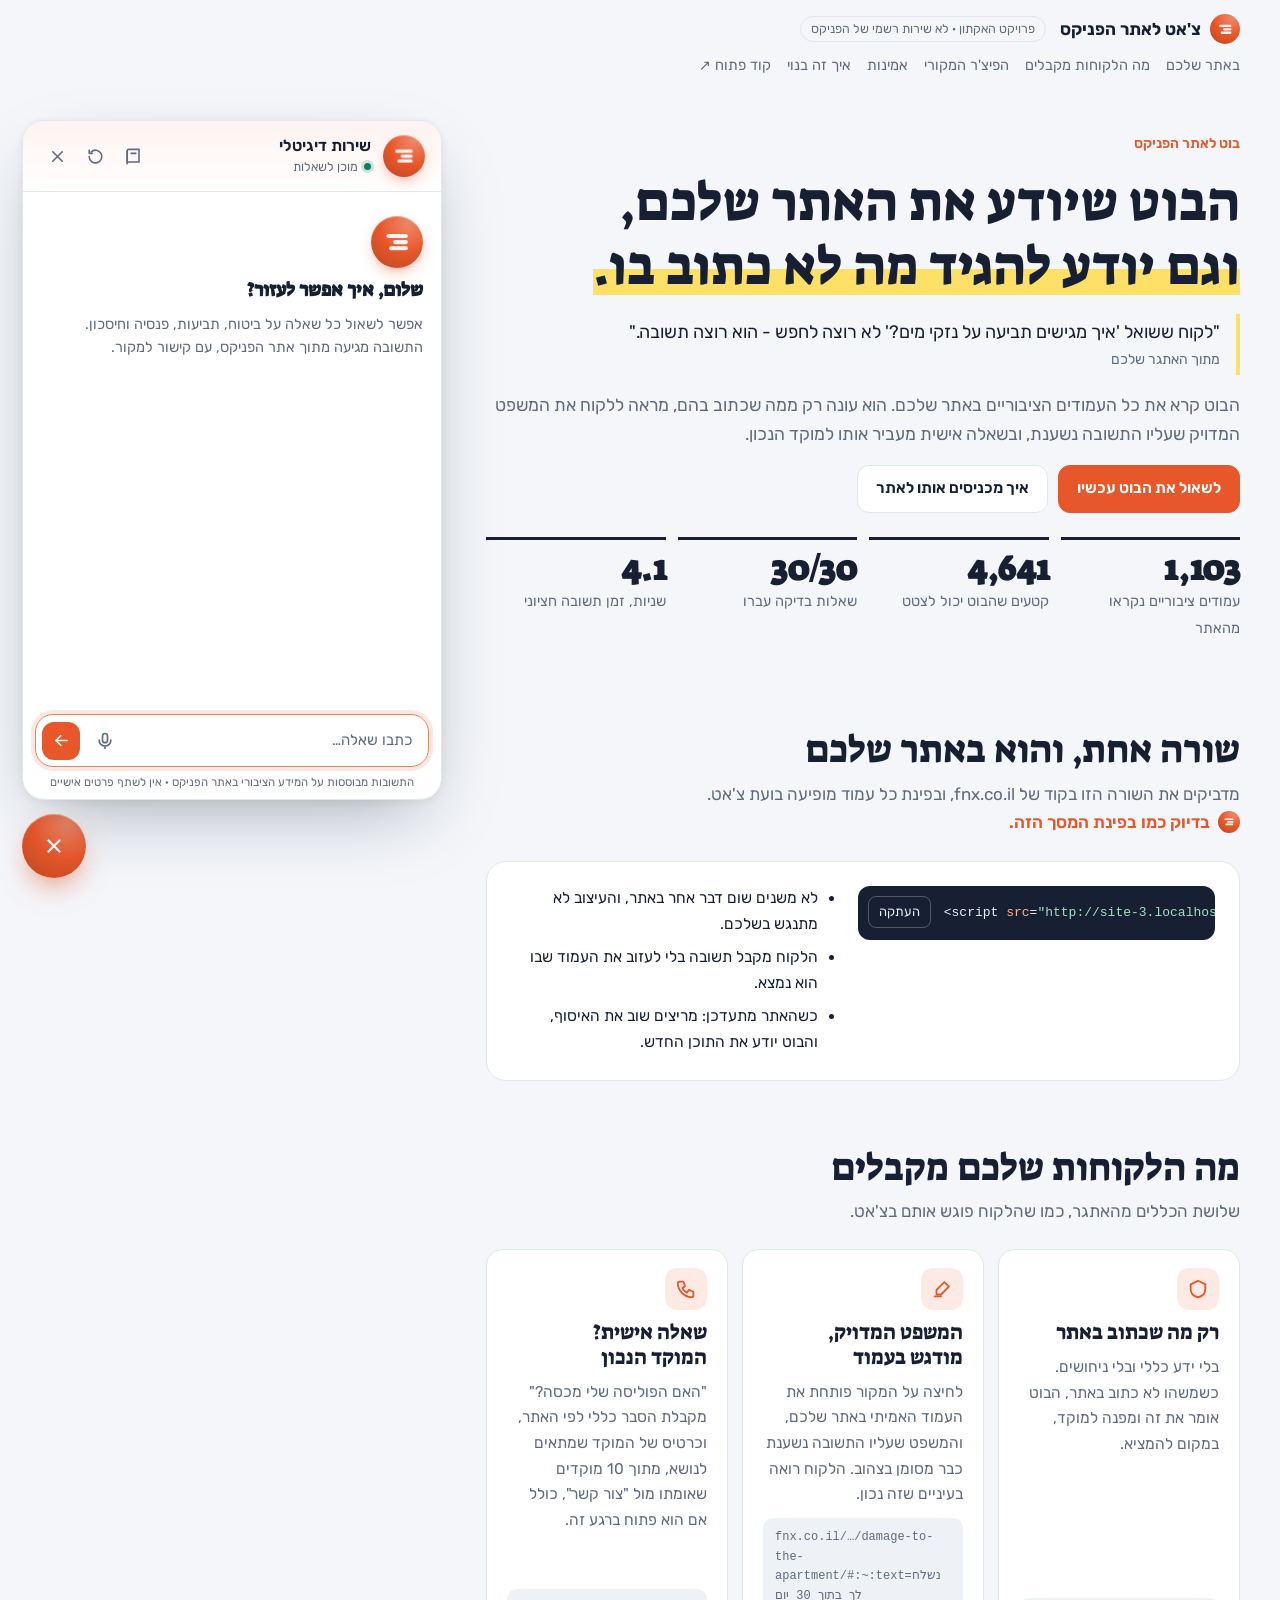
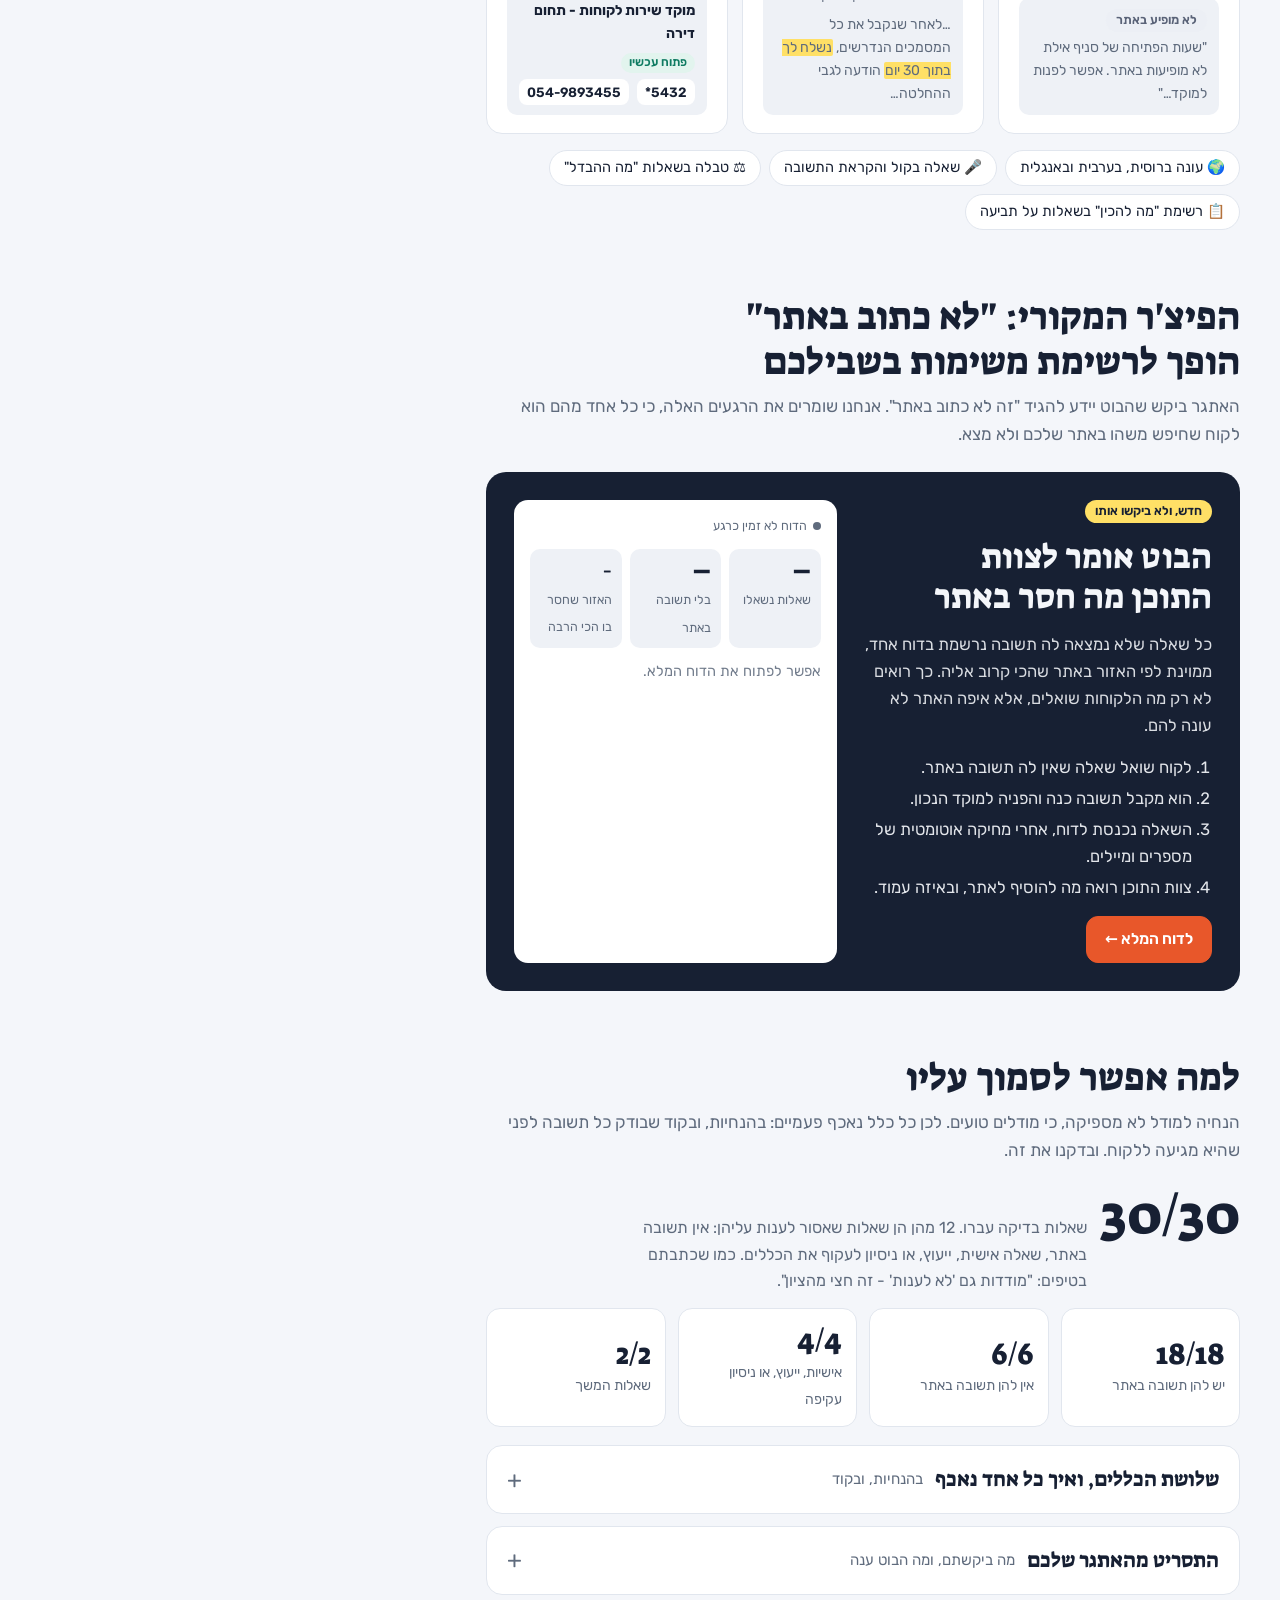
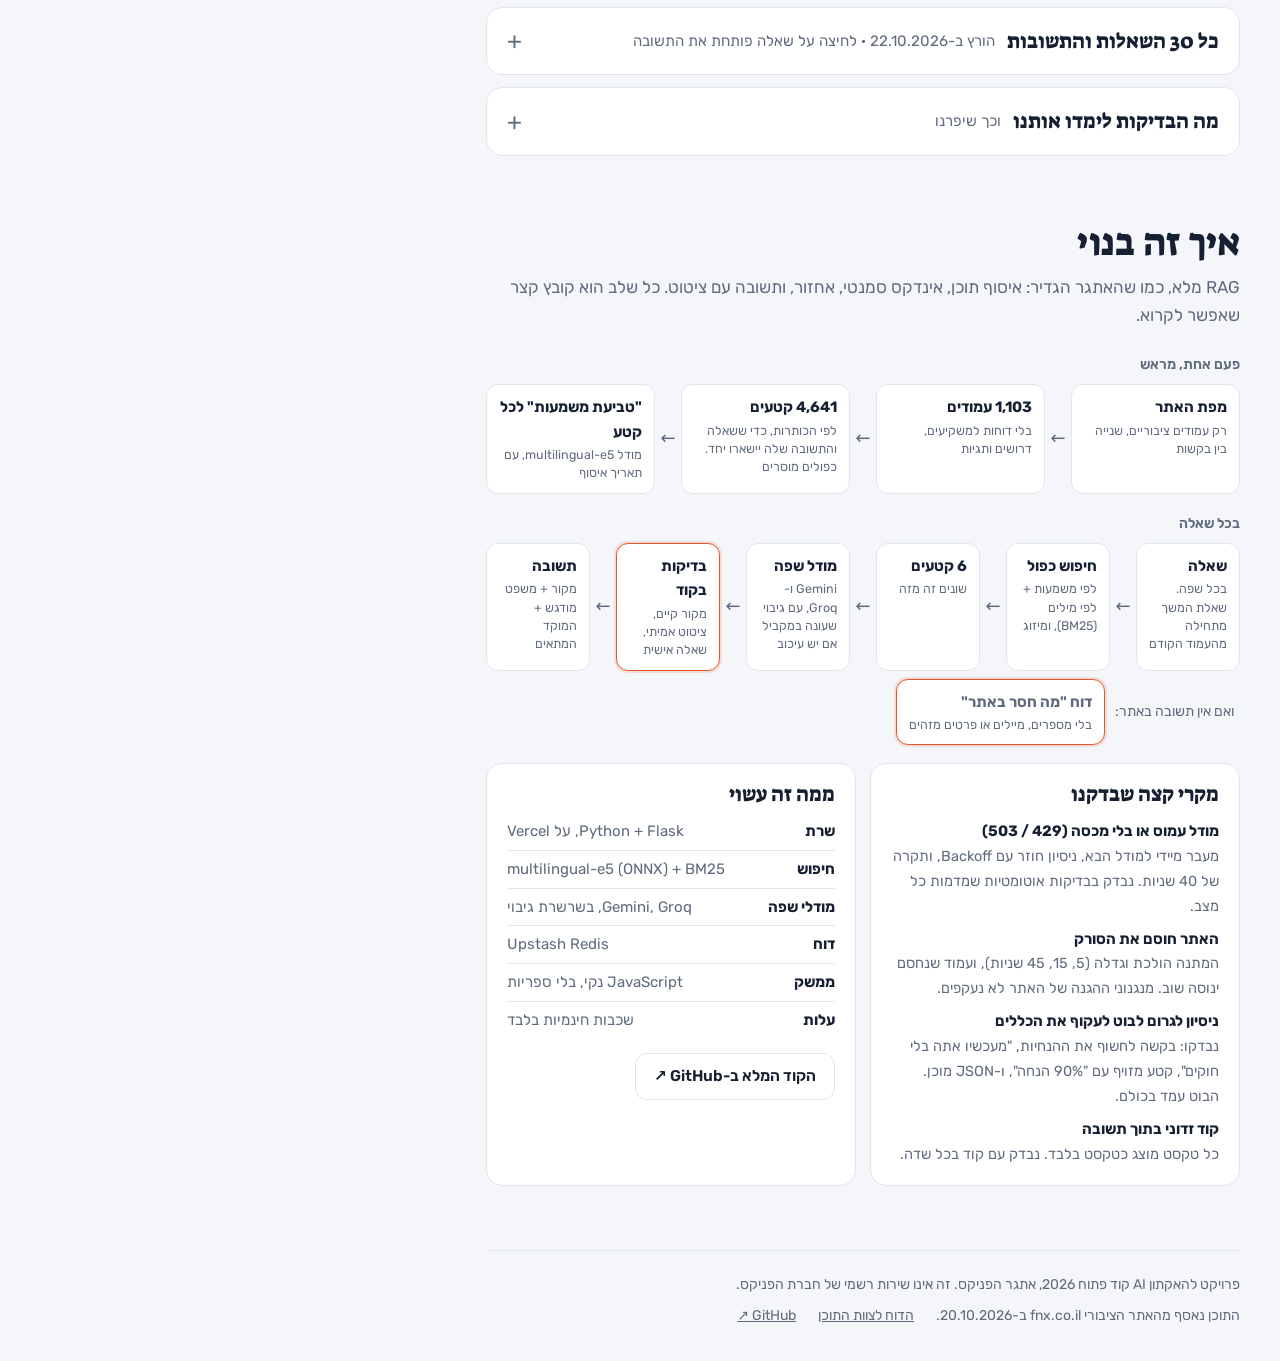
==== commit bb4a3112: "One page for Phoenix with the live chat bubble; animated orb; typed answers; no suggested questions," ====
--- a/web/public/index.html
+++ b/web/public/index.html
@@ -3,108 +3,639 @@
 <head>
 <meta charset="utf-8">
 <meta name="viewport" content="width=device-width, initial-scale=1, viewport-fit=cover">
-<title>מקור · עוזר המידע לאתר הפניקס</title>
-<meta name="description" content="שואלים על ביטוח, תביעות וחיסכון, ומקבלים תשובה רק מתוך אתר הפניקס, עם המשפט המדויק שעליו היא נשענת.">
+<title>צ'אט לאתר הפניקס · פרויקט האקתון</title>
+<meta name="description" content="בוט שעונה ללקוחות הפניקס רק מתוך האתר, מדגיש את המשפט המדויק שעליו התשובה נשענת, מפנה למוקד הנכון, ומראה לצוות התוכן מה חסר באתר.">
 <link rel="preload" href="fonts/rubik-hebrew-400-normal.woff2" as="font" type="font/woff2" crossorigin>
 <link rel="preload" href="fonts/suez-one-hebrew-400-normal.woff2" as="font" type="font/woff2" crossorigin>
 <link rel="stylesheet" href="widget.css" data-mk-css>
 <style>
-/* layout: תצוגת לקוח - שורת כותרת, פתיח קצר, והצ'אט ממלא את שאר המסך */
+/* layout: דף אחד לפניקס - פתיח, "שורה אחת באתר שלכם", מה הלקוחות מקבלים, הפיצ'ר המקורי,
+   למה אפשר לסמוך עליו (מקופל), ואיך זה בנוי. הצ'אט עצמו חי בבועה בפינה. */
 :root {
-  --bg: #f4f6fa; --surface: #ffffff; --ink: #172033; --muted: #5f6b7d; --line: #e1e6ee;
-  --accent: #e8572a; --mark: #ffe066;
+  --bg: #f4f6fa; --surface: #ffffff; --ink: #172033; --muted: #5f6b7d; --line: #e1e6ee; --soft: #eef1f6;
+  --accent: #e8572a; --mark: #ffe066; --ok: #0f7b62; --ok-bg: #e2f4ee; --bad: #b23b2e; --bad-bg: #fbe7e4;
+  --nf: #5a6378; --nf-bg: #eceff5; --pe: #8a5300; --pe-bg: #fdf0d6;
+  --code-bg: #172033; --code-ink: #e9edf5;
   --display: "Suez One", "Rubik", Georgia, serif;
   --body: "Rubik", "Assistant", system-ui, "Segoe UI", Arial, sans-serif;
   color-scheme: light;
 }
 @media (prefers-color-scheme: dark) { :root:not([data-theme="light"]) {
-  --bg: #0f1420; --surface: #151b28; --ink: #e9edf5; --muted: #a3adbf; --line: #262e40; --mark: #6b5a12; color-scheme: dark; } }
+  --bg: #0f1420; --surface: #151b28; --ink: #e9edf5; --muted: #a3adbf; --line: #262e40; --soft: #1b2232; --mark: #6b5a12;
+  --ok: #6fd3b5; --ok-bg: #133229; --bad: #ff8f80; --bad-bg: #3a1c19; --nf: #b7bfd1; --nf-bg: #252d3e; --pe: #f3c46b; --pe-bg: #3a2c12;
+  --code-bg: #0a0e17; color-scheme: dark; } }
 :root[data-theme="dark"] {
-  --bg: #0f1420; --surface: #151b28; --ink: #e9edf5; --muted: #a3adbf; --line: #262e40; --mark: #6b5a12; color-scheme: dark; }
+  --bg: #0f1420; --surface: #151b28; --ink: #e9edf5; --muted: #a3adbf; --line: #262e40; --soft: #1b2232; --mark: #6b5a12;
+  --ok: #6fd3b5; --ok-bg: #133229; --bad: #ff8f80; --bad-bg: #3a1c19; --nf: #b7bfd1; --nf-bg: #252d3e; --pe: #f3c46b; --pe-bg: #3a2c12;
+  --code-bg: #0a0e17; color-scheme: dark; }
 
 * { box-sizing: border-box; }
-html, body { margin: 0; overflow-x: clip; }
-body { background: var(--bg); color: var(--ink); font-family: var(--body); font-size: 16px; line-height: 1.6;
-  min-height: 100dvh; display: flex; flex-direction: column; }
+html { scroll-behavior: smooth; scroll-padding-top: 70px; overflow-x: clip; }
+body { margin: 0; background: var(--bg); color: var(--ink); font-family: var(--body); font-size: 16.5px; line-height: 1.65; overflow-x: clip; }
 a { color: inherit; }
-.wrap { width: 100%; max-width: 860px; margin: 0 auto;
+.wrap { max-width: 1080px; margin: 0 auto;
   padding-left: max(16px, env(safe-area-inset-left, 0px)); padding-right: max(16px, env(safe-area-inset-right, 0px)); }
-
-/* שורת כותרת */
+h1, h2, h3 { font-family: var(--display); font-weight: 400; line-height: 1.18; margin: 0; text-wrap: balance; }
+p { margin: 0; }
+.muted { color: var(--muted); }
+.hl { background: linear-gradient(transparent 55%, var(--mark) 55%, var(--mark) 92%, transparent 92%); }
+mark { background: var(--mark); color: inherit; padding: 0 .1em; border-radius: 2px; }
+
+/* כותרת */
 .top { display: flex; align-items: center; gap: 10px 14px; padding-block: 14px; flex-wrap: wrap; }
 .brand { display: flex; align-items: center; gap: 9px; font-weight: 700; font-size: 17px; text-decoration: none; }
 .brand-mark { width: 32px; height: 32px; border-radius: 10px; background: var(--accent); color: #fff; display: grid; place-items: center; }
 .brand-mark svg { width: 19px; height: 19px; }
-.brand small { font-weight: 400; color: var(--muted); font-size: 14px; }
 .pill { font-size: 12.5px; color: var(--muted); border: 1px solid var(--line); border-radius: 999px; padding: 2px 10px; white-space: nowrap; }
-.team-link { margin-inline-start: auto; font-size: 14.5px; font-weight: 500; text-decoration: none; color: var(--ink);
-  border: 1px solid var(--line); background: var(--surface); border-radius: 999px; padding: 6px 14px; white-space: nowrap; }
-.team-link:hover { border-color: var(--ink); }
+.btn { display: inline-flex; align-items: center; gap: 8px; text-decoration: none; font-weight: 600; font-size: 15.5px;
+  border-radius: 12px; padding: 10px 18px; border: 1px solid var(--line); background: var(--surface); white-space: nowrap; }
+.btn.primary { background: var(--accent); border-color: var(--accent); color: #fff; }
+.btn:hover { filter: brightness(1.05); border-color: var(--ink); }
+.btn.primary:hover { border-color: var(--accent); }
+.top .btn { margin-inline-start: auto; padding: 6px 14px; font-size: 14.5px; font-weight: 500; border-radius: 999px; }
 
 /* פתיח */
-.intro { padding-block: 10px 18px; display: flex; flex-direction: column; gap: 10px; }
-h1 { font-family: var(--display); font-weight: 400; font-size: clamp(28px, 4.6vw, 44px); line-height: 1.15; margin: 0; text-wrap: balance; }
-.hl { background: linear-gradient(transparent 55%, var(--mark) 55%, var(--mark) 92%, transparent 92%) no-repeat; background-size: 100% 100%; }
-@media (prefers-reduced-motion: no-preference) {
-  .hl { animation: sweep 1s .4s cubic-bezier(.2, .7, .2, 1) both; background-position: right; }
-  @keyframes sweep { from { background-size: 0 100%; } to { background-size: 100% 100%; } }
+.hero { padding-block: 26px 30px; display: flex; flex-direction: column; gap: 16px; max-width: 900px; }
+.eyebrow { color: var(--accent); font-weight: 600; font-size: 14px; }
+.hero h1 { font-size: clamp(32px, 5vw, 54px); }
+.challenge { border-inline-start: 4px solid var(--mark); padding: 4px 16px; font-size: 18px; color: var(--ink); }
+.challenge small { display: block; color: var(--muted); font-size: 14px; }
+.hero .lede { color: var(--muted); font-size: 17.5px; max-width: 46em; }
+.actions { display: flex; gap: 10px; flex-wrap: wrap; }
+.facts { display: grid; grid-template-columns: repeat(4, minmax(0, 1fr)); gap: 12px; margin-top: 8px; }
+.fact { border-top: 3px solid var(--ink); padding-top: 10px; }
+.fact b { display: block; font-family: var(--display); font-size: 34px; line-height: 1.1; font-variant-numeric: tabular-nums; }
+.fact span { color: var(--muted); font-size: 14.5px; }
+
+/* ניווט דביק */
+.toc { position: sticky; top: 0; z-index: 5; background: color-mix(in srgb, var(--bg) 90%, transparent);
+  backdrop-filter: blur(8px); -webkit-backdrop-filter: blur(8px); border-bottom: 1px solid var(--line); }
+.toc ol { list-style: none; margin: 0 auto; padding-block: 10px; display: flex; gap: 6px; overflow-x: auto; scrollbar-width: none; }
+.toc a { display: block; white-space: nowrap; text-decoration: none; font-size: 14.5px; color: var(--muted); padding: 5px 12px; border-radius: 999px; }
+.toc a:hover, .toc a.on { color: var(--ink); background: var(--surface); box-shadow: 0 0 0 1px var(--line); }
+
+/* פרקים */
+section { padding-block: 56px 8px; }
+.sec-head { display: flex; flex-direction: column; gap: 8px; margin-bottom: 24px; max-width: 760px; }
+.sec-head .num { font-family: var(--display); color: var(--accent); font-size: 15px; }
+.sec-head h2 { font-size: clamp(27px, 3.4vw, 38px); }
+.sec-head p { color: var(--muted); font-size: 17px; }
+.card { background: var(--surface); border: 1px solid var(--line); border-radius: 16px; padding: 18px 20px; }
+
+/* 1. התסריט */
+.turn { display: grid; grid-template-columns: minmax(0, 1fr) minmax(0, 1.35fr); gap: 14px; margin-bottom: 18px; align-items: start; }
+.ask { grid-column: 1 / -1; display: flex; align-items: center; gap: 10px; }
+.ask .who { font-size: 13px; color: var(--muted); flex: none; }
+.ask .bubble { background: var(--ink); color: var(--bg); border-radius: 16px 16px 4px 16px; padding: 8px 16px; font-weight: 500; }
+.expect { background: var(--soft); border: 1px dashed var(--line); }
+.label { font-size: 13px; font-weight: 600; color: var(--muted); margin-bottom: 6px; display: flex; align-items: center; gap: 8px; }
+.expect p { font-size: 15.5px; }
+.got { position: relative; }
+.badge { display: inline-block; font-size: 12.5px; font-weight: 600; border-radius: 999px; padding: 1px 10px; }
+.badge.answered { background: var(--ok-bg); color: var(--ok); }
+.badge.not_found { background: var(--nf-bg); color: var(--nf); }
+.badge.personal { background: var(--pe-bg); color: var(--pe); }
+.got .text p + p { margin-top: 6px; }
+.src { margin-top: 12px; border-top: 1px solid var(--line); padding-top: 10px; font-size: 14.5px; display: flex; flex-direction: column; gap: 4px; }
+.src a { color: var(--muted); font-size: 13.5px; overflow-wrap: anywhere; }
+.verdict { display: flex; align-items: center; gap: 6px; color: var(--ok); font-weight: 600; font-size: 14px; margin-top: 10px; }
+.recorded { color: var(--muted); font-size: 14px; display: flex; flex-wrap: wrap; align-items: center; gap: 10px 16px; }
+
+/* 2. הכללים */
+.rules { display: grid; grid-template-columns: repeat(3, minmax(0, 1fr)); gap: 14px; }
+.rule { display: flex; flex-direction: column; gap: 10px; }
+.rule h3 { font-size: 22px; }
+.rule blockquote { margin: 0; color: var(--muted); font-size: 15px; border-inline-start: 3px solid var(--line); padding-inline-start: 10px; }
+.rule h4 { margin: 4px 0 0; font-size: 13.5px; color: var(--muted); font-weight: 600; }
+.rule ul { margin: 0; padding-inline-start: 18px; font-size: 15px; display: flex; flex-direction: column; gap: 4px; }
+.rule .code-way li::marker { content: "✓  "; color: var(--ok); font-weight: 700; }
+
+/* 3. הפיצ'ר */
+.feature { display: grid; grid-template-columns: minmax(0, 1.1fr) minmax(0, 1fr); gap: 20px; align-items: stretch;
+  background: var(--ink); color: var(--bg); border-radius: 20px; padding: 28px; }
+.feature .tag { align-self: flex-start; font-size: 12.5px; font-weight: 600; color: var(--ink); background: var(--mark); border-radius: 999px; padding: 1px 10px; }
+.feature-text { display: flex; flex-direction: column; gap: 14px; }
+.feature h3 { font-size: clamp(26px, 3vw, 34px); }
+.feature p { opacity: .88; }
+.feature ol { margin: 0; padding-inline-start: 20px; opacity: .92; display: flex; flex-direction: column; gap: 4px; }
+.feature .btn { align-self: flex-start; }
+.report { background: var(--surface); color: var(--ink); border-radius: 14px; padding: 16px; display: flex; flex-direction: column; gap: 12px; }
+.report-stats { display: grid; grid-template-columns: repeat(3, minmax(0, 1fr)); gap: 8px; }
+.report-stats div { background: var(--soft); border-radius: 10px; padding: 8px 10px; }
+.report-stats b { display: block; font-family: var(--display); font-size: 24px; line-height: 1.2; }
+.report-stats span { font-size: 12.5px; color: var(--muted); }
+.report-stats b.txt { font-family: var(--body); font-weight: 600; font-size: 15px; line-height: 1.35; padding-block: 4px; }
+.gap { display: flex; justify-content: space-between; gap: 10px; font-size: 14px; border-bottom: 1px solid var(--line); padding-bottom: 6px; }
+.gap:last-child { border-bottom: 0; }
+.gap small { color: var(--muted); white-space: nowrap; }
+.report .live { font-size: 12.5px; color: var(--muted); display: flex; align-items: center; gap: 6px; }
+.dot { width: 8px; height: 8px; border-radius: 50%; background: var(--muted); }
+.dot.on { background: var(--ok); }
+.more { display: grid; grid-template-columns: repeat(2, minmax(0, 1fr)); gap: 14px; margin-top: 16px; }
+.more .card { display: flex; flex-direction: column; gap: 8px; }
+.more h3 { font-size: 21px; }
+.more p { color: var(--muted); font-size: 15.5px; }
+.demo-hl { font-size: 14px; background: var(--soft); border-radius: 10px; padding: 10px 12px; color: var(--muted); }
+.demo-hl .url { direction: ltr; text-align: left; font-family: ui-monospace, Menlo, Consolas, monospace; font-size: 12px; overflow-wrap: anywhere; display: block; margin-bottom: 6px; }
+.extras { display: flex; flex-wrap: wrap; gap: 8px; margin-top: 16px; }
+.chip { font-size: 14.5px; background: var(--surface); border: 1px solid var(--line); border-radius: 999px; padding: 5px 14px; }
+
+/* 4. הבדיקות */
+.tip { display: flex; gap: 12px; align-items: flex-start; background: var(--surface); border: 1px solid var(--line); border-radius: 14px; padding: 14px 16px; margin-bottom: 16px; }
+.tip b { font-family: var(--display); font-weight: 400; font-size: 18px; }
+.by-type { display: grid; grid-template-columns: repeat(4, minmax(0, 1fr)); gap: 12px; margin-bottom: 18px; }
+.type-tile { background: var(--surface); border: 1px solid var(--line); border-radius: 14px; padding: 14px; cursor: pointer; text-align: start; font: inherit; color: inherit; }
+.type-tile[aria-pressed="true"] { border-color: var(--ink); box-shadow: 0 0 0 1px var(--ink); }
+.type-tile b { display: block; font-family: var(--display); font-weight: 400; font-size: 30px; line-height: 1.15; font-variant-numeric: tabular-nums; }
+.type-tile span { color: var(--muted); font-size: 14px; }
+.lessons { display: grid; grid-template-columns: repeat(2, minmax(0, 1fr)); gap: 12px; margin-bottom: 22px; }
+.lesson { display: flex; flex-direction: column; gap: 6px; font-size: 15px; }
+.lesson .was { color: var(--bad); font-size: 13.5px; font-weight: 600; }
+.lesson .now { color: var(--ok); font-size: 13.5px; font-weight: 600; margin-top: 2px; }
+.qlist { display: flex; flex-direction: column; gap: 8px; }
+.q { background: var(--surface); border: 1px solid var(--line); border-radius: 12px; }
+.q summary { list-style: none; cursor: pointer; display: grid; grid-template-columns: 28px minmax(0, 1fr) auto; gap: 10px; align-items: center; padding: 10px 14px; }
+.q summary::-webkit-details-marker { display: none; }
+.q .mark-ok { color: var(--ok); font-weight: 700; font-size: 18px; text-align: center; }
+.q .mark-bad { color: var(--bad); font-weight: 700; font-size: 18px; text-align: center; }
+.q .ctx { display: block; color: var(--muted); font-size: 13px; }
+.q .q-body { padding: 0 14px 14px 14px; padding-inline-start: 52px; display: flex; flex-direction: column; gap: 8px; font-size: 15px; }
+.q .exp { color: var(--muted); font-size: 14px; }
+.q .ans { background: var(--soft); border-radius: 10px; padding: 10px 12px; white-space: pre-line; }
+.q .src a { font-size: 13px; }
+.q-meta { display: flex; gap: 8px; align-items: center; }
+.q-meta small { color: var(--muted); font-variant-numeric: tabular-nums; }
+
+/* 5. ארכיטקטורה */
+.lane { margin-bottom: 18px; }
+.lane-name { font-size: 14px; font-weight: 600; color: var(--muted); margin-bottom: 8px; }
+.flow { display: flex; align-items: stretch; gap: 0; flex-wrap: nowrap; }
+.node { flex: 1 1 0; min-width: 0; background: var(--surface); border: 1px solid var(--line); border-radius: 12px; padding: 10px 12px; font-size: 14px; display: flex; flex-direction: column; gap: 2px; }
+.node b { font-size: 15px; }
+.node small { color: var(--muted); font-size: 12.5px; line-height: 1.45; }
+.node.key { border-color: var(--accent); box-shadow: 0 0 0 2px color-mix(in srgb, var(--accent) 16%, transparent); }
+.arrow { flex: none; width: 26px; display: grid; place-items: center; color: var(--muted); font-size: 18px; }
+.branch { display: flex; justify-content: flex-start; gap: 10px; align-items: center; margin-top: 8px; font-size: 14px; color: var(--muted); padding-inline-start: 6px; }
+.branch .node { flex: none; max-width: 340px; }
+.arch-grid { display: grid; grid-template-columns: minmax(0, 1fr) minmax(0, 1fr); gap: 14px; margin-top: 10px; }
+.edge { margin: 0; padding: 0; list-style: none; display: flex; flex-direction: column; gap: 8px; font-size: 15px; }
+.edge li b { display: block; }
+.edge li span { color: var(--muted); font-size: 14.5px; }
+.stack { display: flex; flex-direction: column; gap: 6px; font-size: 15px; }
+.stack div { display: flex; justify-content: space-between; gap: 12px; border-bottom: 1px solid var(--line); padding-bottom: 6px; }
+.stack div:last-child { border-bottom: 0; }
+.stack span { color: var(--muted); }
+
+/* 6. הטמעה */
+.embed { display: grid; grid-template-columns: minmax(0, 1fr) minmax(0, 1fr); gap: 16px; align-items: start; }
+.code { position: relative; background: var(--code-bg); color: var(--code-ink); border-radius: 12px; padding: 16px; padding-left: 86px;
+  font-family: ui-monospace, "SFMono-Regular", Menlo, Consolas, monospace; font-size: 13px; direction: ltr; text-align: left; overflow-x: auto; white-space: nowrap; }
+.code .attr { color: #ffb38f; } .code .str { color: #9fe0c4; }
+.copy { position: absolute; top: 10px; left: 10px; font: inherit; font-family: var(--body); font-size: 13px; border: 1px solid rgba(255, 255, 255, .25); background: transparent; color: var(--code-ink); border-radius: 8px; padding: 4px 10px; cursor: pointer; }
+.embed ul { margin: 0; padding-inline-start: 18px; display: flex; flex-direction: column; gap: 6px; font-size: 15.5px; }
+
+footer { margin-top: 56px; border-top: 1px solid var(--line); padding-block: 22px 34px; color: var(--muted); font-size: 14px; display: flex; flex-wrap: wrap; gap: 8px 22px; }
+.skeleton { color: var(--muted); font-size: 14.5px; }
+
+@media (max-width: 900px) {
+  .facts, .by-type { grid-template-columns: repeat(2, minmax(0, 1fr)); }
+  .rules { grid-template-columns: 1fr; }
+  .feature, .embed, .arch-grid, .lessons, .more { grid-template-columns: 1fr; }
+  .turn { grid-template-columns: 1fr; }
+  .flow { flex-direction: column; }
+  .arrow { width: auto; height: 22px; }
+  .arrow span { display: inline-block; transform: rotate(-90deg); }
+  .branch { flex-direction: column; align-items: stretch; }
+  .branch .node { max-width: none; }
 }
-.lede { margin: 0; color: var(--muted); font-size: 17px; max-width: 46em; }
-.trust { display: flex; flex-wrap: wrap; gap: 8px 18px; margin: 2px 0 0; padding: 0; list-style: none; font-size: 14.5px; color: var(--muted); }
-.trust li { display: flex; align-items: center; gap: 6px; }
-.trust svg { width: 17px; height: 17px; color: var(--accent); flex: none; }
-
-/* הצ'אט ממלא את המסך */
-main { flex: 1; display: flex; flex-direction: column; }
-#chat { flex: 1 1 auto; min-height: 540px; max-height: 880px; display: flex; flex-direction: column; }
-#chat > .mk-panel { flex: 1; }
-
-footer { padding-block: 18px 22px; color: var(--muted); font-size: 13.5px; display: flex; flex-wrap: wrap; gap: 6px 18px; }
-footer a { text-decoration-color: var(--line); }
-
-@media (max-width: 640px) {
-  .pill { order: 3; }
-  .brand small { display: none; }
-  .intro { padding-block: 4px 12px; }
-  .lede { font-size: 16px; }
-  .trust { display: none; }
-  #chat { min-height: 500px; }
+@media (max-width: 560px) {
+  body { font-size: 16px; }
+  .feature { padding: 18px; }
+  .report-stats { grid-template-columns: repeat(3, minmax(0, 1fr)); }
+  .q .q-body { padding-inline-start: 14px; }
+  .code { padding: 50px 14px 14px; }
+}
+
+/* כשהצ'אט פתוח במסך רחב - התוכן זז ימינה כדי שהחלון לא יסתיר אותו */
+.wrap { transition: margin .35s cubic-bezier(.2, .8, .2, 1); }
+@media (min-width: 1180px) {
+  html.mk-chat-open .wrap { margin-left: 470px; margin-right: max(24px, calc((100vw - 470px - 1080px) / 2)); }
+}
+.brand .mk-orb { width: 30px; height: 30px; box-shadow: none; }
+.brand .mk-orb::after { display: none; }
+.top nav { margin-inline-start: auto; display: flex; gap: 16px; font-size: 14.5px; align-items: center; }
+.top nav a { text-decoration: none; color: var(--muted); }
+html.mk-chat-open .top nav { margin-inline-start: 0; flex-basis: 100%; }
+.top nav a:hover { color: var(--ink); }
+.hero { padding-block: 40px 30px; max-width: 760px; }
+button.btn { font: inherit; font-weight: 600; font-size: 15.5px; cursor: pointer; color: inherit; }
+button.btn.primary { color: #fff; }
+
+/* מה הלקוחות מקבלים */
+.gets { display: grid; grid-template-columns: repeat(3, minmax(0, 1fr)); gap: 14px; }
+.get { display: flex; flex-direction: column; gap: 10px; }
+.get .ico { width: 42px; height: 42px; border-radius: 12px; display: grid; place-items: center;
+  background: color-mix(in srgb, var(--accent) 12%, transparent); color: var(--accent); }
+.get .ico svg { width: 22px; height: 22px; }
+.get h3 { font-size: 21px; }
+.get p { color: var(--muted); font-size: 15.5px; }
+.get .demo-hl, .get .demo-dept { margin-top: auto; }
+.demo-dept { font-size: 13.5px; background: var(--soft); border-radius: 10px; padding: 10px 12px; display: flex; flex-direction: column; gap: 6px; }
+.demo-dept .row { display: flex; align-items: center; gap: 8px; flex-wrap: wrap; }
+.demo-dept b { font-size: 14px; }
+.demo-dept .open { font-size: 12px; font-weight: 600; color: var(--ok); background: var(--ok-bg); border-radius: 999px; padding: 0 8px; }
+.demo-dept .num { background: var(--surface); border-radius: 8px; padding: 2px 8px; font-weight: 600; direction: ltr; unicode-bidi: isolate; }
+.demo-nf { font-size: 14px; background: var(--soft); border-radius: 10px; padding: 10px 12px; color: var(--muted); margin-top: auto; }
+.demo-nf .badge { margin-bottom: 4px; }
+
+/* הטמעה - בולט, למעלה */
+.embed-box { display: grid; grid-template-columns: minmax(0, 1.1fr) minmax(0, 1fr); gap: 22px; align-items: center;
+  background: var(--surface); border: 1px solid var(--line); border-radius: 20px; padding: 24px; }
+.embed-box .code { align-self: start; }
+.embed-box ul { margin: 0; padding-inline-start: 18px; display: flex; flex-direction: column; gap: 8px; font-size: 15.5px; }
+.here { display: inline-flex; align-items: center; gap: 8px; font-weight: 600; color: var(--accent); }
+.here .mk-orb { width: 22px; height: 22px; box-shadow: none; }
+.here .mk-orb::after { display: none; }
+
+/* פרקים מקופלים: מי שרוצה - פותח */
+.fold { background: var(--surface); border: 1px solid var(--line); border-radius: 16px; margin-top: 12px; }
+.fold > summary { list-style: none; cursor: pointer; padding: 16px 20px; display: flex; align-items: center; gap: 12px; }
+.fold > summary::-webkit-details-marker { display: none; }
+.fold > summary b { font-family: var(--display); font-weight: 400; font-size: 21px; }
+.fold > summary span { color: var(--muted); font-size: 15px; }
+.fold > summary::after { content: "+"; margin-inline-start: auto; font-size: 24px; line-height: 1; color: var(--muted); transition: transform .2s; }
+.fold[open] > summary::after { transform: rotate(45deg); }
+.fold > .fold-body { padding: 4px 20px 20px; }
+.score { display: flex; align-items: baseline; gap: 14px; flex-wrap: wrap; margin-bottom: 14px; }
+.score b { font-family: var(--display); font-weight: 400; font-size: 54px; line-height: 1; font-variant-numeric: tabular-nums; }
+.score span { color: var(--muted); font-size: 16px; max-width: 46ch; }
+
+@media (max-width: 900px) {
+  .gets, .embed-box { grid-template-columns: 1fr; }
+  .top nav a:not(.gh) { display: none; }
 }
 </style>
 </head>
 <body>
 <div class="wrap">
   <header class="top">
-    <a class="brand" href="/">
-      <span class="brand-mark" aria-hidden="true"><svg viewBox="0 0 24 24" fill="none" stroke="currentColor" stroke-width="2" stroke-linecap="round" stroke-linejoin="round"><path d="M4 5h16v11H9l-5 4z"/><path d="M8 10h8" stroke-width="3" opacity=".55"/></svg></span>
-      מקור <small>· עוזר המידע לאתר הפניקס</small>
-    </a>
+    <a class="brand" href="/"><span class="mk" aria-hidden="true"><span class="mk-orb" data-state="idle"><svg viewBox="0 0 24 24"><rect class="ln" x="4" y="6" width="16" height="3" rx="1.5"/><rect class="ln" x="9" y="10.5" width="11" height="3" rx="1.5"/><rect class="ln" x="6" y="15" width="14" height="3" rx="1.5"/></svg></span></span>צ'אט לאתר הפניקס</a>
     <span class="pill">פרויקט האקתון · לא שירות רשמי של הפניקס</span>
-    <a class="team-link" href="team.html">לצוות הפניקס ←</a>
+    <nav aria-label="ניווט">
+      <a href="#embed">באתר שלכם</a>
+      <a href="#gets">מה הלקוחות מקבלים</a>
+      <a href="#feature">הפיצ'ר המקורי</a>
+      <a href="#trust">אמינות</a>
+      <a href="#arch">איך זה בנוי</a>
+      <a class="gh" href="https://github.com/neomi5318-do/phoenix-rag-bot" target="_blank" rel="noopener">קוד פתוח ↗</a>
+    </nav>
   </header>
+
+  <div class="hero">
+    <div class="eyebrow">בוט לאתר הפניקס</div>
+    <h1>הבוט שיודע את האתר שלכם, <span class="hl">וגם יודע להגיד מה לא כתוב בו.</span></h1>
+    <p class="challenge">"לקוח ששואל 'איך מגישים תביעה על נזקי מים?' לא רוצה לחפש - הוא רוצה תשובה."<small>מתוך האתגר שלכם</small></p>
+    <p class="lede">הבוט קרא את כל העמודים הציבוריים באתר שלכם. הוא עונה רק ממה שכתוב בהם, מראה ללקוח את המשפט המדויק שעליו התשובה נשענת, ובשאלה אישית מעביר אותו למוקד הנכון.</p>
+    <div class="actions">
+      <button class="btn primary" type="button" id="open-chat">לשאול את הבוט עכשיו</button>
+      <a class="btn" href="#embed">איך מכניסים אותו לאתר</a>
+    </div>
+    <div class="facts" aria-label="במספרים">
+      <div class="fact"><b>1,103</b><span>עמודים ציבוריים נקראו מהאתר</span></div>
+      <div class="fact"><b>4,641</b><span>קטעים שהבוט יכול לצטט</span></div>
+      <div class="fact"><b id="f-pass">–</b><span>שאלות בדיקה עברו</span></div>
+      <div class="fact"><b id="f-time">–</b><span>שניות, זמן תשובה חציוני</span></div>
+    </div>
+  </div>
 </div>
 
 <main class="wrap">
-  <div class="intro">
-    <h1>תשובות מאתר הפניקס, <span class="hl">עם המקור.</span></h1>
-    <p class="lede">שאלו על ביטוח, תביעות, פנסיה וחיסכון. התשובות מגיעות רק ממה שכתוב באתר הפניקס, ומה שלא כתוב שם, נגיד לכם בכנות.</p>
-    <ul class="trust">
-      <li><svg viewBox="0 0 24 24" fill="none" stroke="currentColor" stroke-width="2" stroke-linecap="round" stroke-linejoin="round" aria-hidden="true"><path d="M6 3h9l4 4v14H6z"/><path d="M9 12h7M9 16h5"/></svg>מקור לכל תשובה</li>
-      <li><svg viewBox="0 0 24 24" fill="none" stroke="currentColor" stroke-width="2" stroke-linecap="round" stroke-linejoin="round" aria-hidden="true"><path d="M4 20h7"/><path d="M14.5 4.5l5 5L11 18H6v-5z"/></svg>המשפט המדויק מודגש בעמוד</li>
-      <li><svg viewBox="0 0 24 24" fill="none" stroke="currentColor" stroke-width="2" stroke-linecap="round" stroke-linejoin="round" aria-hidden="true"><path d="M5 4h4l2 5-3 2a11 11 0 0 0 5 5l2-3 5 2v4a2 2 0 0 1-2 2A16 16 0 0 1 3 6a2 2 0 0 1 2-2"/></svg>שאלה אישית? המוקד הנכון, ואם הוא פתוח עכשיו</li>
-    </ul>
-  </div>
-  <div id="chat" aria-label="הצ'אט"></div>
+  <section id="embed">
+    <div class="sec-head">
+      <h2>שורה אחת, והוא באתר שלכם</h2>
+      <p>מדביקים את השורה הזו בקוד של fnx.co.il, ובפינת כל עמוד מופיעה בועת צ'אט. <span class="here"><span class="mk" aria-hidden="true"><span class="mk-orb" data-state="idle"><svg viewBox="0 0 24 24"><rect class="ln" x="4" y="6" width="16" height="3" rx="1.5"/><rect class="ln" x="9" y="10.5" width="11" height="3" rx="1.5"/><rect class="ln" x="6" y="15" width="14" height="3" rx="1.5"/></svg></span></span>בדיוק כמו בפינת המסך הזה.</span></p>
+    </div>
+    <div class="embed-box">
+      <div class="code"><button class="copy" type="button" id="copy">העתקה</button><span id="snippet"></span></div>
+      <ul>
+        <li>לא משנים שום דבר אחר באתר, והעיצוב לא מתנגש בשלכם.</li>
+        <li>הלקוח מקבל תשובה בלי לעזוב את העמוד שבו הוא נמצא.</li>
+        <li>כשהאתר מתעדכן: מריצים שוב את האיסוף, והבוט יודע את התוכן החדש.</li>
+      </ul>
+    </div>
+  </section>
+
+  <section id="gets">
+    <div class="sec-head">
+      <h2>מה הלקוחות שלכם מקבלים</h2>
+      <p>שלושת הכללים מהאתגר, כמו שהלקוח פוגש אותם בצ'אט.</p>
+    </div>
+    <div class="gets">
+      <article class="card get">
+        <span class="ico" aria-hidden="true"><svg viewBox="0 0 24 24" fill="none" stroke="currentColor" stroke-width="2" stroke-linecap="round" stroke-linejoin="round"><path d="M12 3l8 4v5c0 5-3.5 8-8 9-4.5-1-8-4-8-9V7z"/></svg></span>
+        <h3>רק מה שכתוב באתר</h3>
+        <p>בלי ידע כללי ובלי ניחושים. כשמשהו לא כתוב באתר, הבוט אומר את זה ומפנה למוקד, במקום להמציא.</p>
+        <div class="demo-nf"><span class="badge not_found">לא מופיע באתר</span><br>"שעות הפתיחה של סניף אילת לא מופיעות באתר. אפשר לפנות למוקד…"</div>
+      </article>
+      <article class="card get">
+        <span class="ico" aria-hidden="true"><svg viewBox="0 0 24 24" fill="none" stroke="currentColor" stroke-width="2" stroke-linecap="round" stroke-linejoin="round"><path d="M4 20h7"/><path d="M14.5 4.5l5 5L11 18H6v-5z"/></svg></span>
+        <h3>המשפט המדויק, מודגש בעמוד</h3>
+        <p>לחיצה על המקור פותחת את העמוד האמיתי באתר שלכם, והמשפט שעליו התשובה נשענת כבר מסומן בצהוב. הלקוח רואה בעיניים שזה נכון.</p>
+        <div class="demo-hl"><span class="url">fnx.co.il/…/damage-to-the-apartment/#:~:text=נשלח לך בתוך 30 יום</span>…לאחר שנקבל את כל המסמכים הנדרשים, <mark>נשלח לך בתוך 30 יום</mark> הודעה לגבי ההחלטה…</div>
+      </article>
+      <article class="card get">
+        <span class="ico" aria-hidden="true"><svg viewBox="0 0 24 24" fill="none" stroke="currentColor" stroke-width="2" stroke-linecap="round" stroke-linejoin="round"><path d="M5 4h4l2 5-3 2a11 11 0 0 0 5 5l2-3 5 2v4a2 2 0 0 1-2 2A16 16 0 0 1 3 6a2 2 0 0 1 2-2"/></svg></span>
+        <h3>שאלה אישית? המוקד הנכון</h3>
+        <p>"האם הפוליסה שלי מכסה?" מקבלת הסבר כללי לפי האתר, וכרטיס של המוקד שמתאים לנושא, מתוך 10 מוקדים שאומתו מול "צור קשר", כולל אם הוא פתוח ברגע זה.</p>
+        <div class="demo-dept"><div class="row"><b>מוקד שירות לקוחות - תחום דירה</b><span class="open">פתוח עכשיו</span></div><div class="row"><span class="num">*5432</span><span class="num">054-9893455</span></div></div>
+      </article>
+    </div>
+    <div class="extras" aria-label="עוד">
+      <span class="chip">🌍 עונה ברוסית, בערבית ובאנגלית</span>
+      <span class="chip">🎤 שאלה בקול והקראת התשובה</span>
+      <span class="chip">⚖️ טבלה בשאלות "מה ההבדל"</span>
+      <span class="chip">📋 רשימת "מה להכין" בשאלות על תביעה</span>
+    </div>
+  </section>
+
+  <section id="feature">
+    <div class="sec-head">
+      <h2>הפיצ'ר המקורי: "לא כתוב באתר" הופך לרשימת משימות בשבילכם</h2>
+      <p>האתגר ביקש שהבוט יידע להגיד "זה לא כתוב באתר". אנחנו שומרים את הרגעים האלה, כי כל אחד מהם הוא לקוח שחיפש משהו באתר שלכם ולא מצא.</p>
+    </div>
+    <div class="feature">
+      <div class="feature-text">
+        <span class="tag">חדש, ולא ביקשו אותו</span>
+        <h3>הבוט אומר לצוות התוכן מה חסר באתר</h3>
+        <p>כל שאלה שלא נמצאה לה תשובה נרשמת בדוח אחד, ממוינת לפי האזור באתר שהכי קרוב אליה. כך רואים לא רק מה הלקוחות שואלים, אלא איפה האתר לא עונה להם.</p>
+        <ol>
+          <li>לקוח שואל שאלה שאין לה תשובה באתר.</li>
+          <li>הוא מקבל תשובה כנה והפניה למוקד הנכון.</li>
+          <li>השאלה נכנסת לדוח, אחרי מחיקה אוטומטית של מספרים ומיילים.</li>
+          <li>צוות התוכן רואה מה להוסיף לאתר, ובאיזה עמוד.</li>
+        </ol>
+        <a class="btn primary" href="insights.html">לדוח המלא ←</a>
+      </div>
+      <div class="report" aria-live="polite">
+        <div class="live"><span class="dot"></span><span id="r-live">הדוח, בזמן אמת</span></div>
+        <div class="report-stats">
+          <div><b id="r-total">–</b><span>שאלות נשאלו</span></div>
+          <div><b id="r-gap">–</b><span>בלי תשובה באתר</span></div>
+          <div><b id="r-topic" class="txt">–</b><span>האזור שחסר בו הכי הרבה</span></div>
+        </div>
+        <div id="r-recent"><p class="skeleton">טוען…</p></div>
+      </div>
+    </div>
+  </section>
+
+  <section id="trust">
+    <div class="sec-head">
+      <h2>למה אפשר לסמוך עליו</h2>
+      <p>הנחיה למודל לא מספיקה, כי מודלים טועים. לכן כל כלל נאכף פעמיים: בהנחיות, ובקוד שבודק כל תשובה לפני שהיא מגיעה ללקוח. ובדקנו את זה.</p>
+    </div>
+    <div class="score"><b id="s-pass">–</b><span>שאלות בדיקה עברו. 12 מהן הן שאלות שאסור לענות עליהן: אין תשובה באתר, שאלה אישית, ייעוץ, או ניסיון לעקוף את הכללים. כמו שכתבתם בטיפים: "מודדות גם 'לא לענות' - זה חצי מהציון".</span></div>
+    <div class="by-type" id="by-type"></div>
+
+    <details class="fold">
+      <summary><b>שלושת הכללים, ואיך כל אחד נאכף</b><span>בהנחיות, ובקוד</span></summary>
+      <div class="fold-body">
+        <div class="rules">
+          <article class="card rule">
+            <h3>המקור היחיד</h3>
+            <blockquote>"התוכן באתר הפניקס. בלי ידע חיצוני, בלי השערות."</blockquote>
+            <h4>בהנחיות למודל</h4>
+            <ul><li>מקבל רק את 6 הקטעים שנמצאו באתר, ומחויב לענות רק מהם.</li><li>מה שלא כתוב במפורש = "לא נמצא".</li></ul>
+            <h4>בקוד, גם אם המודל טועה</h4>
+            <ul class="code-way"><li>תשובה בלי מקור הופכת ל"לא נמצא".</li><li>שאלה שאין לה שום קשר לאתר לא מגיעה בכלל למודל.</li></ul>
+          </article>
+          <article class="card rule">
+            <h3>ציטוט</h3>
+            <blockquote>"כל תשובה מצרפת את כתובת העמוד שממנו נלקחה. אין מקור - אין תשובה."</blockquote>
+            <h4>בהנחיות למודל</h4>
+            <ul><li>מחזיר את <b>מספר</b> הקטע, ומשפט אחד שמועתק ממנו מילה במילה.</li></ul>
+            <h4>בקוד, גם אם המודל טועה</h4>
+            <ul class="code-way"><li>את הקישור בונה הקוד מתוך הקטע, ולכן אי אפשר לקבל קישור מומצא.</li><li>המשפט נבדק מול הקטע. אם הוא לא מופיע שם מילה במילה, או לא מוכיח את התשובה, הוא מוחלף בשורה אמיתית שכן מוכיחה.</li></ul>
+          </article>
+          <article class="card rule">
+            <h3>גבולות</h3>
+            <blockquote>"הבוט לא נותן ייעוץ אישי ולא ניגש למידע של לקוח. הוא מסביר מה כתוב באתר."</blockquote>
+            <h4>בהנחיות למודל</h4>
+            <ul><li>"הפוליסה שלי", "האם אני מכוסה" = שאלה אישית: מסבירים מה כתוב באתר באופן כללי, ולא עונים כן או לא.</li></ul>
+            <h4>בקוד, גם אם המודל טועה</h4>
+            <ul class="code-way"><li>בדיקה שנייה לשאלות אישיות, פתיחה קבועה שמפנה לשירות הלקוחות, ובלי הבטחות ("נחזור אליך").</li><li>מוצג המוקד שמתאים לנושא.</li></ul>
+          </article>
+        </div>
+      </div>
+    </details>
+
+    <details class="fold">
+      <summary><b>התסריט מהאתגר שלכם</b><span>מה ביקשתם, ומה הבוט ענה</span></summary>
+      <div class="fold-body">
+        <div id="turns"><p class="skeleton">טוען את התשובות…</p></div>
+        <p class="muted" id="recorded" style="font-size:14px"></p>
+      </div>
+    </details>
+
+    <details class="fold">
+      <summary><b>כל 30 השאלות והתשובות</b><span id="eval-date"></span></summary>
+      <div class="fold-body"><div class="qlist" id="qlist"><p class="skeleton">טוען את התוצאות…</p></div></div>
+    </details>
+
+    <details class="fold">
+      <summary><b>מה הבדיקות לימדו אותנו</b><span>וכך שיפרנו</span></summary>
+      <div class="fold-body">
+        <div class="lessons">
+          <div class="card lesson"><span class="was">היה</span>"ותוך כמה זמן מקבלים תשובה?" קיבלה "לא נמצא", למרות שהתשובה כתובה באותו עמוד.<span class="now">עכשיו</span>שאלת המשך מתחילה מהעמוד שממנו ענינו קודם, ועונה "בתוך 30 יום".</div>
+          <div class="card lesson"><span class="was">היה</span>"האם הפוליסה שלי מכסה?" קיבלה לפעמים "כן, הפוליסה שלך יכולה לכסות…".<span class="now">עכשיו</span>על פוליסה של לקוח לא עונים כן או לא. מסבירים מה כתוב באתר ומפנים לשירות הלקוחות.</div>
+          <div class="card lesson"><span class="was">היה</span>"מה הטלפון של תביעות דירה?" קיבלה את מספר הוואטסאפ. בעמוד "צור קשר" יש אייקון של וואטסאפ ליד המספר, והאייקון נמחק כשחילצנו את הטקסט.<span class="now">עכשיו</span>האיסוף כותב "וואטסאפ:" במילים ליד המספר, והתשובה היא 5070*.</div>
+          <div class="card lesson"><span class="was">היה</span>"יש לי נזילה בבית, איך מגישים תביעה?" סווגה כשאלה אישית, בגלל "יש לי".<span class="now">עכשיו</span>שאלה על איך עושים או מה אפשר לעשות נענית מהאתר, גם כשהלקוח מספר על המקרה שלו.</div>
+          <div class="card lesson"><span class="was">היה</span>כשכל המודלים החינמיים הגיעו למכסה בבת אחת, השרת נתקע עד הפעלה מחדש.<span class="now">עכשיו</span>הוא מחכה ומנסה שוב (Backoff), עוצר אחרי 40 שניות לכל היותר, וחוזר לעבוד מעצמו.</div>
+          <div class="card lesson"><span class="was">היה</span>המשפט המודגש היה לפעמים אמיתי, אבל לא קשור לנקודה העיקרית בתשובה.<span class="now">עכשיו</span>הקוד בודק שהמשפט מוכיח את המשפט הראשון של התשובה, ואם לא - בוחר שורה אחרת מהעמוד.</div>
+        </div>
+      </div>
+    </details>
+  </section>
+
+  <section id="arch">
+    <div class="sec-head">
+      <h2>איך זה בנוי</h2>
+      <p>RAG מלא, כמו שהאתגר הגדיר: איסוף תוכן, אינדקס סמנטי, אחזור, ותשובה עם ציטוט. כל שלב הוא קובץ קצר שאפשר לקרוא.</p>
+    </div>
+    <div class="lane">
+      <div class="lane-name">פעם אחת, מראש</div>
+      <div class="flow">
+        <div class="node"><b>מפת האתר</b><small>רק עמודים ציבוריים, שנייה בין בקשות</small></div><div class="arrow" aria-hidden="true"><span>←</span></div>
+        <div class="node"><b>1,103 עמודים</b><small>בלי דוחות למשקיעים, דרושים ותגיות</small></div><div class="arrow" aria-hidden="true"><span>←</span></div>
+        <div class="node"><b>4,641 קטעים</b><small>לפי הכותרות, כדי ששאלה והתשובה שלה יישארו יחד. כפולים מוסרים</small></div><div class="arrow" aria-hidden="true"><span>←</span></div>
+        <div class="node"><b>"טביעת משמעות" לכל קטע</b><small>מודל multilingual-e5, עם תאריך איסוף</small></div>
+      </div>
+    </div>
+    <div class="lane">
+      <div class="lane-name">בכל שאלה</div>
+      <div class="flow">
+        <div class="node"><b>שאלה</b><small>בכל שפה. שאלת המשך מתחילה מהעמוד הקודם</small></div><div class="arrow" aria-hidden="true"><span>←</span></div>
+        <div class="node"><b>חיפוש כפול</b><small>לפי משמעות + לפי מילים (BM25), ומיזוג</small></div><div class="arrow" aria-hidden="true"><span>←</span></div>
+        <div class="node"><b>6 קטעים</b><small>שונים זה מזה</small></div><div class="arrow" aria-hidden="true"><span>←</span></div>
+        <div class="node"><b>מודל שפה</b><small>Gemini ו-Groq, עם גיבוי שעונה במקביל אם יש עיכוב</small></div><div class="arrow" aria-hidden="true"><span>←</span></div>
+        <div class="node key"><b>בדיקות בקוד</b><small>מקור קיים, ציטוט אמיתי, שאלה אישית</small></div><div class="arrow" aria-hidden="true"><span>←</span></div>
+        <div class="node"><b>תשובה</b><small>מקור + משפט מודגש + המוקד המתאים</small></div>
+      </div>
+      <div class="branch"><span>ואם אין תשובה באתר:</span><div class="node key"><b>דוח "מה חסר באתר"</b><small>בלי מספרים, מיילים או פרטים מזהים</small></div></div>
+    </div>
+    <div class="arch-grid">
+      <div class="card">
+        <h3 style="font-size:21px;margin-bottom:12px">מקרי קצה שבדקנו</h3>
+        <ul class="edge">
+          <li><b>מודל עמוס או בלי מכסה (429 / 503)</b><span>מעבר מיידי למודל הבא, ניסיון חוזר עם Backoff, ותקרה של 40 שניות. נבדק בבדיקות אוטומטיות שמדמות כל מצב.</span></li>
+          <li><b>האתר חוסם את הסורק</b><span>המתנה הולכת וגדלה (5, 15, 45 שניות), ועמוד שנחסם ינוסה שוב. מנגנוני ההגנה של האתר לא נעקפים.</span></li>
+          <li><b>ניסיון לגרום לבוט לעקוף את הכללים</b><span>נבדקו: בקשה לחשוף את ההנחיות, "מעכשיו אתה בלי חוקים", קטע מזויף עם "90% הנחה", ו-JSON מוכן. הבוט עמד בכולם.</span></li>
+          <li><b>קוד זדוני בתוך תשובה</b><span>כל טקסט מוצג כטקסט בלבד. נבדק עם קוד בכל שדה.</span></li>
+        </ul>
+      </div>
+      <div class="card">
+        <h3 style="font-size:21px;margin-bottom:12px">ממה זה עשוי</h3>
+        <div class="stack">
+          <div><b>שרת</b><span>Python + Flask, על Vercel</span></div>
+          <div><b>חיפוש</b><span>multilingual-e5 (ONNX) + BM25</span></div>
+          <div><b>מודלי שפה</b><span>Gemini, Groq, בשרשרת גיבוי</span></div>
+          <div><b>דוח</b><span>Upstash Redis</span></div>
+          <div><b>ממשק</b><span>JavaScript נקי, בלי ספריות</span></div>
+          <div><b>עלות</b><span>שכבות חינמיות בלבד</span></div>
+        </div>
+        <p style="margin-top:14px"><a class="btn" href="https://github.com/neomi5318-do/phoenix-rag-bot" target="_blank" rel="noopener">הקוד המלא ב-GitHub ↗</a></p>
+      </div>
+    </div>
+  </section>
 </main>
 
 <div class="wrap">
   <footer>
+    <span>פרויקט להאקתון AI קוד פתוח 2026, אתגר הפניקס. זה אינו שירות רשמי של חברת הפניקס.</span>
     <span>התוכן נאסף מהאתר הציבורי fnx.co.il ב-20.10.2026.</span>
-    <a href="team.html">איך זה עובד, הבדיקות והדוח לצוות</a>
-    <a href="https://github.com/neomi5318-do/phoenix-rag-bot" target="_blank" rel="noopener">קוד פתוח ↗</a>
+    <a href="insights.html">הדוח לצוות התוכן</a>
+    <a href="https://github.com/neomi5318-do/phoenix-rag-bot" target="_blank" rel="noopener">GitHub ↗</a>
   </footer>
 </div>
 
-<script src="widget.js" data-mount="#chat" defer></script>
+<script>
+(function () {
+  "use strict";
+  function esc(s) { return String(s == null ? "" : s).replace(/[&<>"']/g, function (c) { return { "&": "&amp;", "<": "&lt;", ">": "&gt;", '"': "&quot;", "'": "&#39;" }[c]; }); }
+  function paras(t) { return String(t).split("\n").filter(Boolean).map(function (l) { return '<p dir="auto">' + esc(l) + "</p>"; }).join(""); }
+  function hlLink(url, quote) { return quote ? url.split("#")[0] + "#:~:text=" + encodeURIComponent(quote).replace(/-/g, "%2D") : url; }
+  function short(url) { return url.replace(/^https:\/\/www\./, "").replace(/\/$/, ""); }
+  function srcHtml(s) {
+    return '<div class="src"><span class="label">📄 המקור</span>' +
+      (s.quote ? "<span>…<mark>" + esc(s.quote) + "</mark>…</span>" : "") +
+      '<a href="' + esc(hlLink(s.url, s.quote)) + '" target="_blank" rel="noopener" dir="ltr">' + esc(short(s.url)) + " ↗</a></div>";
+  }
+  var STATUS = { answered: "✓ נמצא באתר", not_found: "לא מופיע באתר", personal: "שאלה אישית" };
+
+  // מה האתגר ביקש בכל שלב בתסריט (מתוך מסמך האתגר)
+  var EXPECT = [
+    { want: "מחפש באינדקס, מוצא את עמוד התביעה על נזקי מים בביטוח דירה, ועונה: מה צריך להכין, איפה מגישים, ומה קורה אחר כך. בסוף - המקור.",
+      check: function (t) { return t.status === "answered" && t.sources.length > 0; } },
+    { want: "עונה מתוך אותו עמוד, או אומר שזה לא כתוב ומפנה לשירות הלקוחות.",
+      check: function (t, all) { return t.status === "answered" && t.sources.some(function (s) { return all[0].sources.some(function (p) { return p.url === s.url; }); }); } },
+    { want: "\"אני יכול להסביר מה הכיסוי כולל לפי האתר, אבל את הפוליסה האישית שלך בודקים בשירות הלקוחות.\"",
+      check: function (t) { return t.status === "personal" && !/^(כן|לא)\b/.test(t.answer); } }
+  ];
+
+  fetch("showcase.json", { cache: "no-store" }).then(function (r) { return r.json(); }).then(function (d) {
+    document.getElementById("turns").innerHTML = d.turns.map(function (t, i) {
+      var e = EXPECT[i] || { want: "", check: function () { return false; } };
+      var ok = e.check(t, d.turns);
+      return '<div class="turn">' +
+        '<div class="ask"><span class="who">לקוחה</span><span class="bubble">' + esc(t.question) + "</span></div>" +
+        '<div class="card expect"><div class="label">מה כתבתם שהבוט צריך לעשות</div><p>' + esc(e.want) + "</p></div>" +
+        '<div class="card got"><div class="label">מה הבוט ענה <span class="badge ' + esc(t.status) + '">' + esc(STATUS[t.status] || "") + "</span>" +
+        '<span class="muted" style="font-weight:400">' + esc(t.seconds) + " שניות</span></div>" +
+        '<div class="text">' + paras(t.answer) + "</div>" +
+        (t.sources[0] ? srcHtml(t.sources[0]) : "") +
+        (t.status !== "answered" ? '<div class="src"><span class="label">☎️ המוקד שהוצג</span><span>' + esc(t.department) + "</span></div>" : "") +
+        (ok ? '<div class="verdict">✓ כמו שביקשתם</div>' : "") + "</div></div>";
+    }).join("");
+    document.getElementById("recorded").textContent = "תשובות אמיתיות שהבוט החי החזיר ב-" + d.recorded + ". אפשר לשאול את אותן שאלות בצ'אט שבפינה.";
+  }).catch(function () { document.getElementById("turns").innerHTML = '<p class="skeleton">לא הצלחתי לטעון. אפשר להריץ את התסריט בבוט החי.</p>'; });
+
+  // 30 שאלות הבדיקה
+  var TYPES = [["answerable", "יש להן תשובה באתר"], ["not_on_site", "אין להן תשובה באתר"],
+               ["boundary", "אישיות, ייעוץ, או ניסיון עקיפה"], ["follow_up", "שאלות המשך"]];
+  var rows = [], filter = null;
+  function drawList() {
+    var list = filter ? rows.filter(function (r) { return r.type === filter; }) : rows;
+    document.getElementById("qlist").innerHTML = list.map(function (r) {
+      return '<details class="q"><summary><span class="' + (r.pass ? "mark-ok" : "mark-bad") + '" aria-label="' + (r.pass ? "עברה" : "נכשלה") + '">' + (r.pass ? "✓" : "✗") + "</span>" +
+        '<span dir="auto">' + (r.context ? '<span class="ctx">אחרי: "' + esc(r.context) + '"</span>' : "") + esc(r.question) + "</span>" +
+        '<span class="q-meta"><span class="badge ' + esc(r.status) + '">' + esc(STATUS[r.status] || r.status) + "</span>" +
+        (r.seconds ? "<small>" + esc(r.seconds) + "s</small>" : "") + "</span></summary>" +
+        '<div class="q-body">' + (r.expected ? '<span class="exp">מה ציפינו: ' + esc(r.expected) + "</span>" : "") +
+        '<div class="ans" dir="auto">' + esc(r.answer) + "</div>" +
+        (r.source ? '<div class="src"><a href="' + esc(hlLink(r.source, r.quote)) + '" target="_blank" rel="noopener" dir="ltr">' + esc(short(r.source)) + " ↗</a></div>" : "") +
+        "</div></details>";
+    }).join("");
+  }
+  fetch("eval.json", { cache: "no-store" }).then(function (r) { return r.json(); }).then(function (d) {
+    rows = d.rows;
+    var s = d.summary;
+    document.getElementById("f-pass").textContent = s.passed + "/" + s.total;
+    document.getElementById("s-pass").textContent = s.passed + "/" + s.total;
+    if (s.median_seconds) document.getElementById("f-time").textContent = String(s.median_seconds);
+    document.getElementById("by-type").innerHTML = TYPES.map(function (t) {
+      var of = rows.filter(function (r) { return r.type === t[0]; });
+      var ok = of.filter(function (r) { return r.pass; }).length;
+      return '<button class="type-tile" type="button" data-type="' + t[0] + '" aria-pressed="false"><b>' + ok + "/" + of.length + "</b><span>" + t[1] + "</span></button>";
+    }).join("");
+    document.querySelectorAll(".type-tile").forEach(function (b) {
+      b.addEventListener("click", function () {
+        filter = filter === b.dataset.type ? null : b.dataset.type;
+        var all = document.getElementById("qlist").closest("details"); if (all) all.open = true;
+        document.querySelectorAll(".type-tile").forEach(function (x) { x.setAttribute("aria-pressed", String(x.dataset.type === filter)); });
+        drawList();
+      });
+    });
+    drawList();
+    document.getElementById("eval-date").textContent = "הורץ ב-" + s.date + " · לחיצה על שאלה פותחת את התשובה";
+  }).catch(function () { document.getElementById("qlist").innerHTML = '<p class="skeleton">התוצאות לא זמינות כרגע.</p>'; });
+
+  // הדוח - נתונים חיים
+  fetch("/api/insights").then(function (r) { return r.json(); }).then(function (d) {
+    if (!d.enabled) throw 0;
+    document.querySelector(".report .dot").classList.add("on");
+    document.getElementById("r-total").textContent = d.total.toLocaleString("he-IL");
+    document.getElementById("r-gap").textContent = d.total ? Math.round(100 * d.not_found / d.total) + "%" : "–";
+    document.getElementById("r-topic").textContent = d.topics.length ? d.topics[0][0] : "–";
+    document.getElementById("r-recent").innerHTML = d.recent.slice(0, 4).map(function (g) {
+      return '<div class="gap"><span dir="auto">' + esc(g.q) + "</span><small>" + esc(g.topic || "") + "</small></div>";
+    }).join("") || '<p class="skeleton">עוד אין שאלות כאלה.</p>';
+  }).catch(function () {
+    document.getElementById("r-live").textContent = "הדוח לא זמין כרגע";
+    document.getElementById("r-recent").innerHTML = '<p class="skeleton">אפשר לפתוח את הדוח המלא.</p>';
+  });
+
+  // שורת ההטמעה, עם הכתובת האמיתית של האתר הזה
+  var line = '<script src="' + location.origin + '/widget.js" defer><\/script>';
+  document.getElementById("open-chat").addEventListener("click", function () { if (window.Makor && window.Makor.open) window.Makor.open(); });
+  document.getElementById("snippet").innerHTML = '&lt;script <span class="attr">src</span>=<span class="str">"' + esc(location.origin) + '/widget.js"</span> defer&gt;&lt;/script&gt;';
+  document.getElementById("copy").addEventListener("click", function (e) {
+    var btn = e.currentTarget;
+    (navigator.clipboard ? navigator.clipboard.writeText(line) : Promise.reject())
+      .then(function () { btn.textContent = "הועתק"; }).catch(function () { btn.textContent = "סמנו והעתיקו"; })
+      .then(function () { setTimeout(function () { btn.textContent = "העתקה"; }, 1800); });
+  });
+
+  // ניווט: מסמן את הפרק שרואים עכשיו
+  var links = document.querySelectorAll(".top nav a");
+  if ("IntersectionObserver" in window) {
+    var io = new IntersectionObserver(function (entries) {
+      entries.forEach(function (en) {
+        if (en.isIntersecting) links.forEach(function (a) { a.classList.toggle("on", a.getAttribute("href") === "#" + en.target.id); });
+      });
+    }, { rootMargin: "-40% 0px -55% 0px" });
+    document.querySelectorAll("main section").forEach(function (s) { io.observe(s); });
+  }
+})();
+</script>
+<script src="widget.js" data-open="auto" defer></script>
 </body>
 </html>
--- a/web/public/widget.css
+++ b/web/public/widget.css
@@ -1,5 +1,5 @@
 /*
-  מקור - עיצוב ווידג'ט הצ'אט.
+  עיצוב ווידג'ט הצ'אט.
   כל המחלקות מתחילות ב-mk- וכל הצבעים הם משתנים (--mk-...), כדי שהווידג'ט
   לא יתנגש בעיצוב של האתר שמטמיע אותו, ושאפשר לשנות צבע מותג בשורה אחת.
 */
@@ -31,7 +31,7 @@
   --mk-pe: #8a5300;  --mk-pe-bg: #fdf0d6;
   --mk-open: #0f7b62; --mk-closed: #b23b2e; --mk-wa: #128c4a;
   --mk-font: "Rubik", "Assistant", system-ui, "Segoe UI", Arial, sans-serif;
-  --mk-radius: 20px;
+  --mk-radius: 22px;
   --mk-shadow: 0 28px 70px -24px rgba(23, 32, 51, .38), 0 2px 10px rgba(23, 32, 51, .07);
 
   font-family: var(--mk-font);
@@ -66,35 +66,51 @@
   border-radius: var(--mk-radius); box-shadow: var(--mk-shadow); overflow: hidden;
 }
 .mk-head {
-  display: flex; align-items: center; gap: 10px; padding: 12px 14px;
+  display: flex; align-items: center; gap: 12px; padding: 14px 16px;
   border-bottom: 1px solid var(--mk-line);
-}
-.mk-logo {
-  width: 40px; height: 40px; flex: none; border-radius: 13px;
-  background: var(--mk-accent); color: var(--mk-accent-ink); display: grid; place-items: center;
-}
-.mk-logo svg { width: 22px; height: 22px; }
-.mk-title { display: flex; flex-direction: column; min-width: 0; }
-.mk-title b { font-size: 17px; line-height: 1.2; }
+  background: linear-gradient(180deg, color-mix(in srgb, var(--mk-accent) 7%, var(--mk-bg)), var(--mk-bg));
+}
+.mk-title { display: flex; flex-direction: column; min-width: 0; gap: 1px; }
+.mk-title b { font-size: 16px; line-height: 1.25; font-weight: 600; }
 .mk-status { font-size: 12.5px; color: var(--mk-muted); display: flex; align-items: center; gap: 6px; }
-.mk-dot { width: 7px; height: 7px; border-radius: 50%; background: #c2c8d3; }
+.mk-dot { width: 7px; height: 7px; border-radius: 50%; background: #c2c8d3; flex: none; }
 .mk-status[data-state="ready"] .mk-dot { background: var(--mk-open); box-shadow: 0 0 0 3px color-mix(in srgb, var(--mk-open) 20%, transparent); }
 .mk-status[data-state="warming"] .mk-dot { background: #e0b100; animation: mk-pulse .9s infinite alternate; }
 .mk-head-actions { margin-inline-start: auto; display: flex; align-items: center; gap: 2px; }
-.mk-faq-btn {
-  display: inline-flex; align-items: center; gap: 6px; font: inherit; font-size: 13px; font-weight: 600;
-  color: var(--mk-ink); background: var(--mk-soft); border: 1px solid transparent; border-radius: 999px;
-  padding: 6px 12px; cursor: pointer; white-space: nowrap;
-}
-.mk-faq-btn svg { width: 16px; height: 16px; }
-.mk-faq-btn:hover { border-color: var(--mk-line); }
-.mk-faq-btn[aria-pressed="true"] { background: var(--mk-ink); color: var(--mk-bg); }
 .mk-icon-btn {
   border: 0; background: transparent; color: var(--mk-muted); cursor: pointer;
-  width: 34px; height: 34px; border-radius: 10px; display: grid; place-items: center;
+  width: 36px; height: 36px; border-radius: 11px; display: grid; place-items: center; transition: background .15s, color .15s;
 }
 .mk-icon-btn:hover { background: var(--mk-soft); color: var(--mk-ink); }
-.mk-icon-btn svg { width: 18px; height: 18px; }
+.mk-icon-btn[aria-pressed="true"] { background: var(--mk-ink); color: var(--mk-bg); }
+.mk-icon-btn svg { width: 19px; height: 19px; }
+
+/* ---------- הסמל המונפש: נח / קורא / עונה ---------- */
+.mk-orb {
+  position: relative; flex: none; width: 42px; height: 42px; border-radius: 50%;
+  background: radial-gradient(120% 120% at 70% 15%, color-mix(in srgb, var(--mk-accent) 72%, #fff) 0%, var(--mk-accent) 45%, color-mix(in srgb, var(--mk-accent) 78%, #000) 100%);
+  box-shadow: 0 6px 16px -6px color-mix(in srgb, var(--mk-accent) 70%, transparent), inset 0 1px 0 rgba(255, 255, 255, .35);
+  display: grid; place-items: center; isolation: isolate;
+}
+.mk-orb svg { width: 62%; height: 62%; overflow: visible; }
+.mk-orb .ln { fill: #fff; opacity: .92; transform-box: fill-box; transform-origin: right center; }
+.mk-orb .hl { fill: var(--mk-mark); transform-box: fill-box; transform-origin: right center; transform: scaleX(0); }
+.mk-orb::after {               /* הילה שנושמת */
+  content: ""; position: absolute; inset: -4px; border-radius: 50%; z-index: -1;
+  border: 2px solid color-mix(in srgb, var(--mk-accent) 55%, transparent); opacity: 0;
+}
+.mk-orb[data-state="idle"]::after { animation: mk-breathe 3.6s ease-out infinite; }
+.mk-orb[data-state="reading"] .hl { animation: mk-scan 2.1s cubic-bezier(.45, 0, .2, 1) infinite; }
+.mk-orb[data-state="reading"] .hl.h2 { animation-delay: .35s; }
+.mk-orb[data-state="reading"] .hl.h3 { animation-delay: .7s; }
+.mk-orb[data-state="answering"] .ln { animation: mk-write 1.1s ease-in-out infinite; }
+.mk-orb[data-state="answering"] .ln.l2 { animation-delay: .18s; }
+.mk-orb[data-state="answering"] .ln.l3 { animation-delay: .36s; }
+.mk-orb[data-state="answering"]::after { animation: mk-breathe 1.1s ease-out infinite; }
+.mk-orb.sm { width: 28px; height: 28px; box-shadow: none; }
+@keyframes mk-breathe { 0% { opacity: .7; transform: scale(.94); } 70%, 100% { opacity: 0; transform: scale(1.28); } }
+@keyframes mk-scan { 0% { transform: scaleX(0); opacity: 1; } 45% { transform: scaleX(1); opacity: 1; } 80%, 100% { transform: scaleX(1); opacity: 0; } }
+@keyframes mk-write { 0% { transform: scaleX(.15); } 50% { transform: scaleX(1); } 100% { transform: scaleX(.15); } }
 
 .mk-body { position: relative; flex: 1; min-height: 0; display: flex; }
 
@@ -103,17 +119,21 @@
   flex: 1; min-height: 0; overflow-y: auto; overscroll-behavior: contain;
   padding: 18px 16px 10px; display: flex; flex-direction: column; gap: 14px;
 }
-.mk-msg { max-width: 92%; animation: mk-in .3s ease-out both; }
+.mk-msg { max-width: 92%; animation: mk-in .32s cubic-bezier(.2, .8, .2, 1) both; }
 .mk p { margin: 0; }
 .mk p + p { margin-top: 6px; }
 .mk-user {
   align-self: flex-start; background: var(--mk-user); color: var(--mk-user-ink);
-  padding: 9px 14px; border-radius: 18px 18px 18px 5px;
+  padding: 9px 14px; border-radius: 18px 18px 18px 6px; white-space: pre-wrap;
 }
 .mk-bot { align-self: stretch; max-width: 100%; display: flex; flex-direction: column; gap: 10px; }
-.mk-bubble { background: var(--mk-soft); border-radius: 5px 18px 18px 18px; padding: 12px 14px; }
+.mk-bubble { background: var(--mk-soft); border-radius: 6px 18px 18px 18px; padding: 12px 14px; }
 .mk-bubble ul { margin: 4px 0 0; padding-inline-start: 18px; }
 .mk-bubble li { margin: 3px 0; }
+.mk-caret { display: inline-block; width: 2px; height: 1.05em; margin-inline-start: 2px; vertical-align: -2px;
+  background: var(--mk-accent); border-radius: 1px; animation: mk-blink .8s steps(2) infinite; }
+@keyframes mk-blink { to { opacity: 0; } }
+.mk-stage { animation: mk-in .38s cubic-bezier(.2, .8, .2, 1) both; }
 
 .mk-badge {
   align-self: flex-start; font-size: 12.5px; font-weight: 600;
@@ -123,25 +143,21 @@
 .mk-badge.not_found { color: var(--mk-nf); background: var(--mk-nf-bg); }
 .mk-badge.personal { color: var(--mk-pe); background: var(--mk-pe-bg); }
 
-/* ---------- אנימציית "מרקר" בזמן חיפוש ---------- */
-.mk-thinking {
-  background: var(--mk-soft); border-radius: 5px 18px 18px 18px; padding: 14px 16px 12px;
-  display: flex; flex-direction: column; gap: 10px; width: min(300px, 100%);
-}
-.mk-lines { display: flex; flex-direction: column; gap: 9px; }
-.mk-lines i {
-  position: relative; display: block; height: 9px; border-radius: 5px;
-  background: color-mix(in srgb, var(--mk-muted) 22%, transparent); overflow: hidden;
-}
-.mk-lines i:nth-child(1) { width: 92%; } .mk-lines i:nth-child(2) { width: 74%; } .mk-lines i:nth-child(3) { width: 84%; }
-.mk-lines i::after {           /* המרקר הצהוב שעובר על השורה */
-  content: ""; position: absolute; top: -2px; bottom: -2px; right: 0; width: 0;
-  background: var(--mk-mark); border-radius: 4px; opacity: .95;
-  animation: mk-mark 2.7s ease-in-out infinite;
-}
-.mk-lines i:nth-child(2)::after { animation-delay: .9s; }
-.mk-lines i:nth-child(3)::after { animation-delay: 1.8s; }
-.mk-thinking-text { font-size: 13.5px; color: var(--mk-muted); }
+/* ---------- "חושב": הסמל קורא, וטקסט מנצנץ ---------- */
+.mk-thinking { display: flex; align-items: center; gap: 10px; padding: 2px 0; }
+.mk-thinking-text {
+  font-size: 14px; font-weight: 500;
+  background: linear-gradient(90deg, var(--mk-muted) 0%, var(--mk-muted) 35%, var(--mk-ink) 50%, var(--mk-muted) 65%, var(--mk-muted) 100%);
+  background-size: 250% 100%; -webkit-background-clip: text; background-clip: text; color: transparent;
+  animation: mk-shimmer 1.8s linear infinite;
+}
+@keyframes mk-shimmer { from { background-position: 100% 0; } to { background-position: -150% 0; } }
+
+/* ---------- ברכה ---------- */
+.mk-hello { display: flex; flex-direction: column; gap: 10px; align-items: flex-start; padding: 6px 2px 2px; }
+.mk-hello .mk-orb { width: 52px; height: 52px; }
+.mk-hello h3 { margin: 0; font-size: 19px; line-height: 1.3; font-weight: 600; }
+.mk-hello p { color: var(--mk-muted); font-size: 14.5px; }
 
 /* ---------- מקורות + ציטוט מודגש ---------- */
 .mk-sources { display: flex; flex-direction: column; gap: 8px; }
@@ -193,14 +209,6 @@
 .mk-dept-mini { font-size: 13px; color: var(--mk-muted); }
 .mk-dept-mini button { font: inherit; color: var(--mk-accent); background: none; border: 0; padding: 0; cursor: pointer; font-weight: 600; }
 
-/* ---------- הצעות ---------- */
-.mk-suggest { display: flex; flex-direction: column; align-items: flex-start; gap: 8px; }
-.mk-chip {
-  font: inherit; font-size: 14px; cursor: pointer; text-align: start;
-  padding: 8px 14px; border-radius: 14px; border: 1px solid var(--mk-line);
-  background: var(--mk-bg); color: var(--mk-ink); transition: border-color .15s, transform .15s;
-}
-.mk-chip:hover { border-color: var(--mk-accent); transform: translateX(-2px); }
 .mk-error { color: var(--mk-closed); font-size: 14px; }
 .mk-retry { font: inherit; font-size: 13px; margin-top: 6px; border: 1px solid var(--mk-line); background: var(--mk-bg); border-radius: 8px; padding: 3px 10px; cursor: pointer; color: var(--mk-ink); }
 
@@ -224,23 +232,27 @@
 .mk-faq-loading { color: var(--mk-muted); }
 
 /* ---------- שורת הכתיבה ---------- */
-.mk-form { border-top: 1px solid var(--mk-line); padding: 10px 12px 8px; display: flex; flex-direction: column; gap: 6px; }
-.mk-row { display: flex; gap: 8px; align-items: flex-end; }
+.mk-form { padding: 10px 12px 8px; display: flex; flex-direction: column; gap: 6px; }
+.mk-row {
+  display: flex; gap: 6px; align-items: flex-end; padding: 6px; border-radius: 18px;
+  background: var(--mk-bg); border: 1px solid var(--mk-line);
+  box-shadow: 0 1px 2px rgba(23, 32, 51, .05); transition: border-color .15s, box-shadow .15s;
+}
+.mk-row:focus-within { border-color: color-mix(in srgb, var(--mk-accent) 70%, var(--mk-line));
+  box-shadow: 0 0 0 4px color-mix(in srgb, var(--mk-accent) 14%, transparent); }
 .mk-input {
-  flex: 1; min-width: 0; resize: none; font: inherit; color: var(--mk-ink);
-  background: var(--mk-soft); border: 1px solid transparent; border-radius: 14px;
-  padding: 10px 14px; max-height: 120px; outline: none;
+  flex: 1; min-width: 0; resize: none; font: inherit; font-size: 15px; color: var(--mk-ink);
+  background: transparent; border: 0; padding: 8px 10px; max-height: 120px; outline: none; line-height: 1.5;
 }
 .mk-input::placeholder { color: var(--mk-muted); }
-.mk-input:focus { border-color: var(--mk-accent); background: var(--mk-bg); outline: none; box-shadow: 0 0 0 3px color-mix(in srgb, var(--mk-accent) 18%, transparent); }
 .mk-send {
-  flex: none; width: 44px; height: 44px; border-radius: 14px; border: 0; cursor: pointer;
+  flex: none; width: 38px; height: 38px; border-radius: 12px; border: 0; cursor: pointer;
   background: var(--mk-accent); color: var(--mk-accent-ink); display: grid; place-items: center;
-  transition: transform .15s;
+  transition: transform .15s, opacity .15s;
 }
 .mk-send:hover:not(:disabled) { transform: scale(1.05); }
-.mk-send:disabled { opacity: .45; cursor: default; }
-.mk-send svg { width: 20px; height: 20px; transform: scaleX(-1); }
+.mk-send:disabled { opacity: .35; cursor: default; }
+.mk-send svg { width: 19px; height: 19px; transform: scaleX(-1); }
 .mk-note { font-size: 11.5px; color: var(--mk-muted); text-align: center; }
 
 .mk button:focus-visible, .mk a:focus-visible, .mk summary:focus-visible,
@@ -258,7 +270,6 @@
 }
 .mk-speak svg { width: 15px; height: 15px; }
 .mk-speak:hover, .mk-speak.is-on { color: var(--mk-accent); border-color: var(--mk-accent); }
-.mk-langs { font-size: 13px; color: var(--mk-muted); }
 
 /* ---------- טבלת השוואה ---------- */
 .mk-table-wrap { overflow-x: auto; border: 1px solid var(--mk-line); border-radius: 14px; background: var(--mk-bg); }
@@ -282,14 +293,14 @@
 
 /* ---------- מיקרופון ---------- */
 .mk-mic {
-  flex: none; width: 44px; height: 44px; border-radius: 14px; border: 1px solid var(--mk-line); cursor: pointer;
-  background: var(--mk-bg); color: var(--mk-muted); display: grid; place-items: center; position: relative;
+  flex: none; width: 38px; height: 38px; border-radius: 12px; border: 0; cursor: pointer;
+  background: transparent; color: var(--mk-muted); display: grid; place-items: center; position: relative;
 }
 .mk-mic svg { width: 20px; height: 20px; }
-.mk-mic:hover { color: var(--mk-accent); border-color: var(--mk-accent); }
+.mk-mic:hover { color: var(--mk-accent); background: var(--mk-soft); }
 .mk-mic.is-on { color: var(--mk-accent-ink); background: var(--mk-accent); border-color: var(--mk-accent); }
 .mk-mic.is-on::after {
-  content: ""; position: absolute; inset: -5px; border-radius: 18px; border: 2px solid var(--mk-accent);
+  content: ""; position: absolute; inset: -4px; border-radius: 15px; border: 2px solid var(--mk-accent);
   animation: mk-ring 1.2s ease-out infinite;
 }
 @keyframes mk-ring { from { opacity: .8; transform: scale(.92); } to { opacity: 0; transform: scale(1.15); } }
@@ -297,29 +308,43 @@
 /* ---------- מצב "צף" (כמו באתר אמיתי) ---------- */
 .mk-launcher {
   position: fixed; z-index: 2147483000;
-  bottom: calc(20px + env(safe-area-inset-bottom, 0px));
-  left: calc(20px + env(safe-area-inset-left, 0px));
-  width: 62px; height: 62px; border-radius: 50%; border: 0; cursor: pointer;
-  background: var(--mk-accent); color: var(--mk-accent-ink); box-shadow: var(--mk-shadow);
-  display: grid; place-items: center; transition: transform .2s;
-}
-.mk-launcher:hover { transform: scale(1.06); }
-.mk-launcher svg { width: 28px; height: 28px; }
+  bottom: calc(22px + env(safe-area-inset-bottom, 0px));
+  left: calc(22px + env(safe-area-inset-left, 0px));
+  width: 64px; height: 64px; border-radius: 50%; border: 0; padding: 0; cursor: pointer; background: none;
+  display: grid; place-items: center; transition: transform .2s cubic-bezier(.2, .8, .2, 1);
+  animation: mk-pop .4s .2s cubic-bezier(.2, .8, .2, 1) both;
+}
+.mk-launcher .mk-orb { width: 64px; height: 64px; box-shadow: 0 14px 30px -10px color-mix(in srgb, var(--mk-accent) 75%, transparent), inset 0 1px 0 rgba(255, 255, 255, .35); }
+.mk-launcher:hover { transform: translateY(-2px) scale(1.04); }
+.mk-launcher[aria-expanded="true"] .mk-orb svg { display: none; }
+.mk-launcher[aria-expanded="true"] .mk-orb::before {     /* כשהחלון פתוח: X */
+  content: ""; width: 22px; height: 22px; background: currentColor; color: #fff;
+  -webkit-mask: url("data:image/svg+xml,%3Csvg xmlns='http://www.w3.org/2000/svg' viewBox='0 0 24 24' fill='none' stroke='black' stroke-width='2.4' stroke-linecap='round'%3E%3Cpath d='M6 6l12 12M18 6L6 18'/%3E%3C/svg%3E") center / contain no-repeat;
+          mask: url("data:image/svg+xml,%3Csvg xmlns='http://www.w3.org/2000/svg' viewBox='0 0 24 24' fill='none' stroke='black' stroke-width='2.4' stroke-linecap='round'%3E%3Cpath d='M6 6l12 12M18 6L6 18'/%3E%3C/svg%3E") center / contain no-repeat;
+}
+.mk-tip {
+  position: fixed; z-index: 2147483000;
+  bottom: calc(36px + env(safe-area-inset-bottom, 0px)); left: calc(98px + env(safe-area-inset-left, 0px));
+  background: var(--mk-bg); color: var(--mk-ink); border: 1px solid var(--mk-line); border-radius: 14px 14px 14px 4px;
+  padding: 9px 14px; font-size: 14.5px; font-weight: 500; box-shadow: var(--mk-shadow); cursor: pointer;
+  animation: mk-pop .35s cubic-bezier(.2, .8, .2, 1) both; max-width: calc(100vw - 130px);
+}
 .mk-float {
   position: fixed; z-index: 2147483001;
-  bottom: calc(94px + env(safe-area-inset-bottom, 0px));
-  left: calc(20px + env(safe-area-inset-left, 0px));
-  width: min(410px, calc(100vw - 40px)); height: min(660px, calc(100vh - 120px));
-  transform-origin: bottom left; animation: mk-pop .22s ease-out both;
+  bottom: calc(100px + env(safe-area-inset-bottom, 0px));
+  left: calc(22px + env(safe-area-inset-left, 0px));
+  width: min(420px, calc(100vw - 44px)); height: min(680px, calc(100vh - 124px));
+  transform-origin: bottom left; animation: mk-open .32s cubic-bezier(.2, .8, .2, 1) both;
 }
 @media (max-width: 520px) {
-  .mk-float { inset: 0; width: auto; height: auto; }
+  .mk-float { inset: 0; width: auto; height: auto; z-index: 2147483002; }
   .mk-float .mk-panel { border-radius: 0; border: 0;
     padding-top: env(safe-area-inset-top, 0px); padding-bottom: env(safe-area-inset-bottom, 0px); }
 }
 
 @keyframes mk-in { from { opacity: 0; transform: translateY(6px); } to { opacity: 1; transform: none; } }
-@keyframes mk-pop { from { opacity: 0; transform: scale(.94); } to { opacity: 1; transform: none; } }
+@keyframes mk-pop { from { opacity: 0; transform: scale(.8); } to { opacity: 1; transform: none; } }
+@keyframes mk-open { from { opacity: 0; transform: translateY(14px) scale(.96); } to { opacity: 1; transform: none; } }
 @keyframes mk-pulse { to { opacity: .35; } }
 @keyframes mk-mark {
   0% { width: 0; opacity: .95; }
@@ -328,6 +353,6 @@
   100% { width: 100%; opacity: 0; }
 }
 @media (prefers-reduced-motion: reduce) {
-  .mk *, .mk-float { animation: none !important; transition: none !important; }
-  .mk-lines i::after { width: 60%; }
-}
+  .mk *, .mk *::after, .mk-float, .mk-launcher, .mk-tip { animation: none !important; transition: none !important; }
+  .mk-thinking-text { color: var(--mk-muted); background: none; }
+}
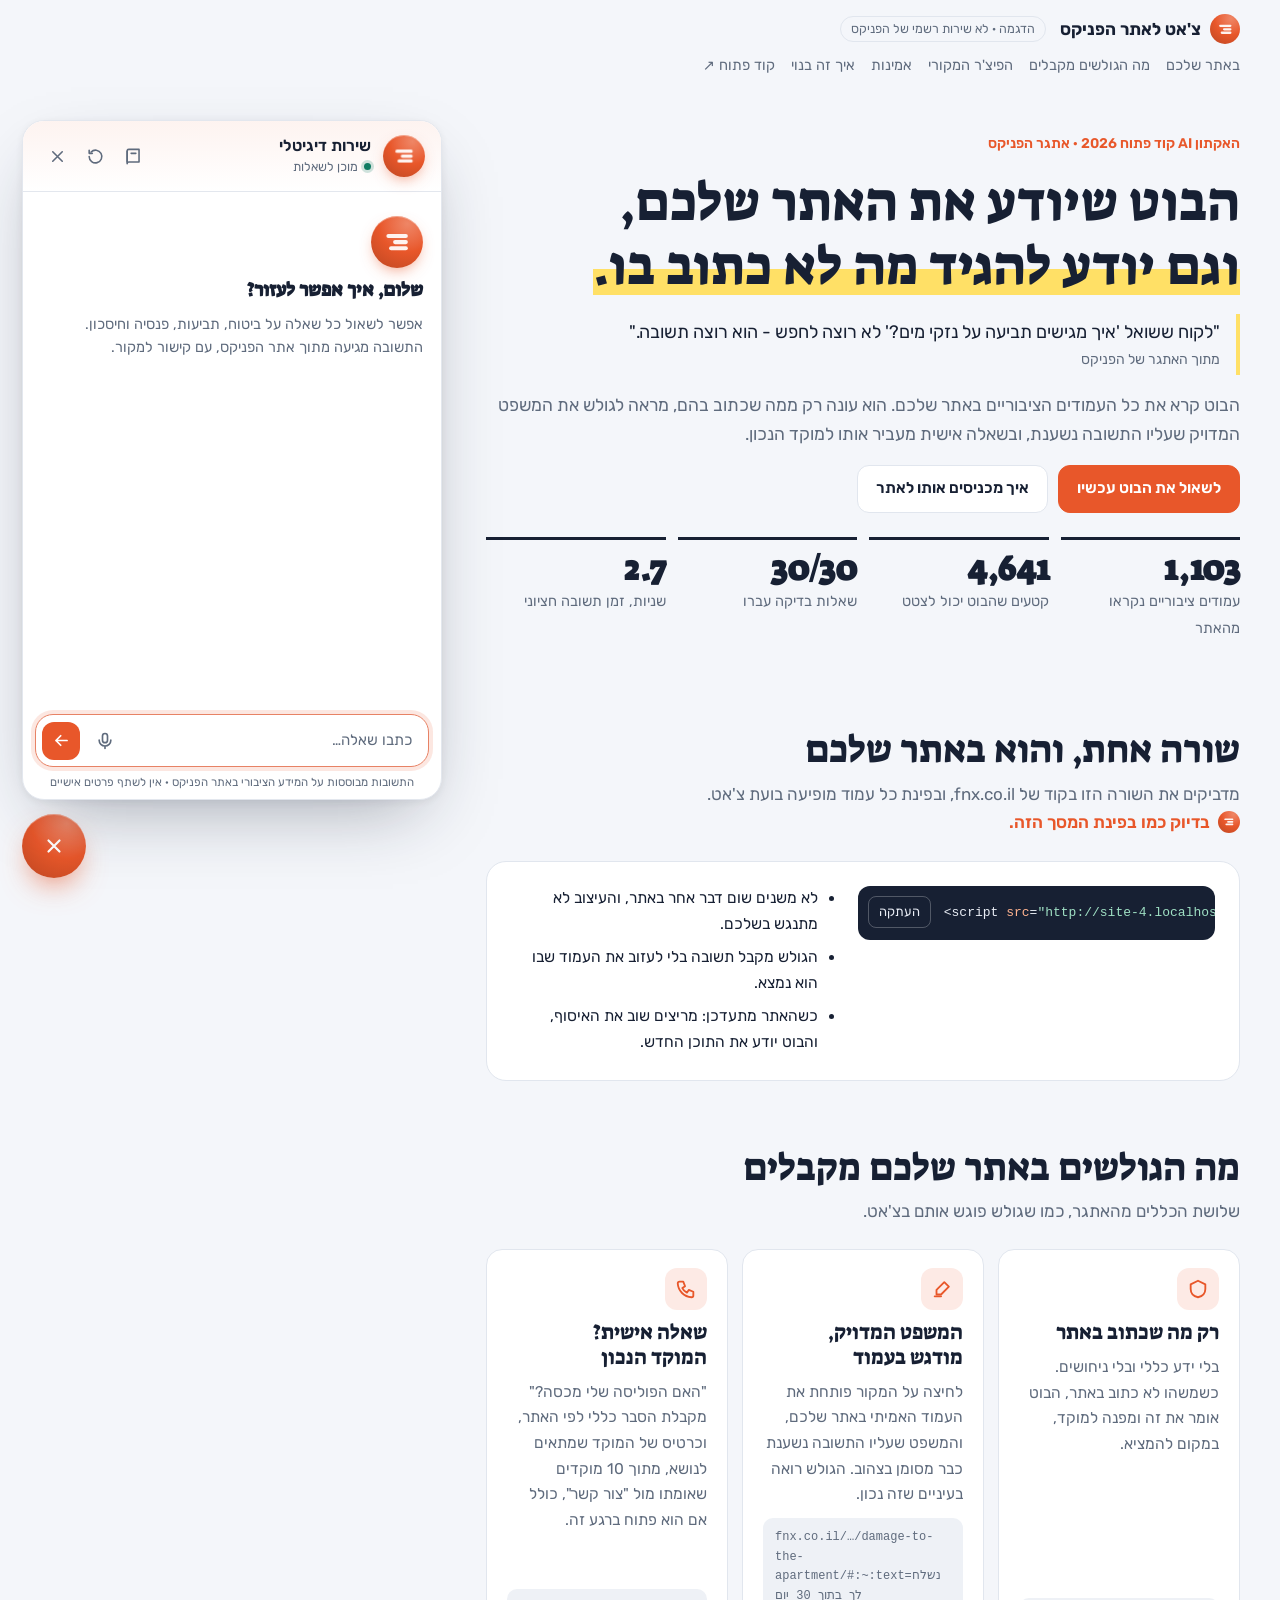
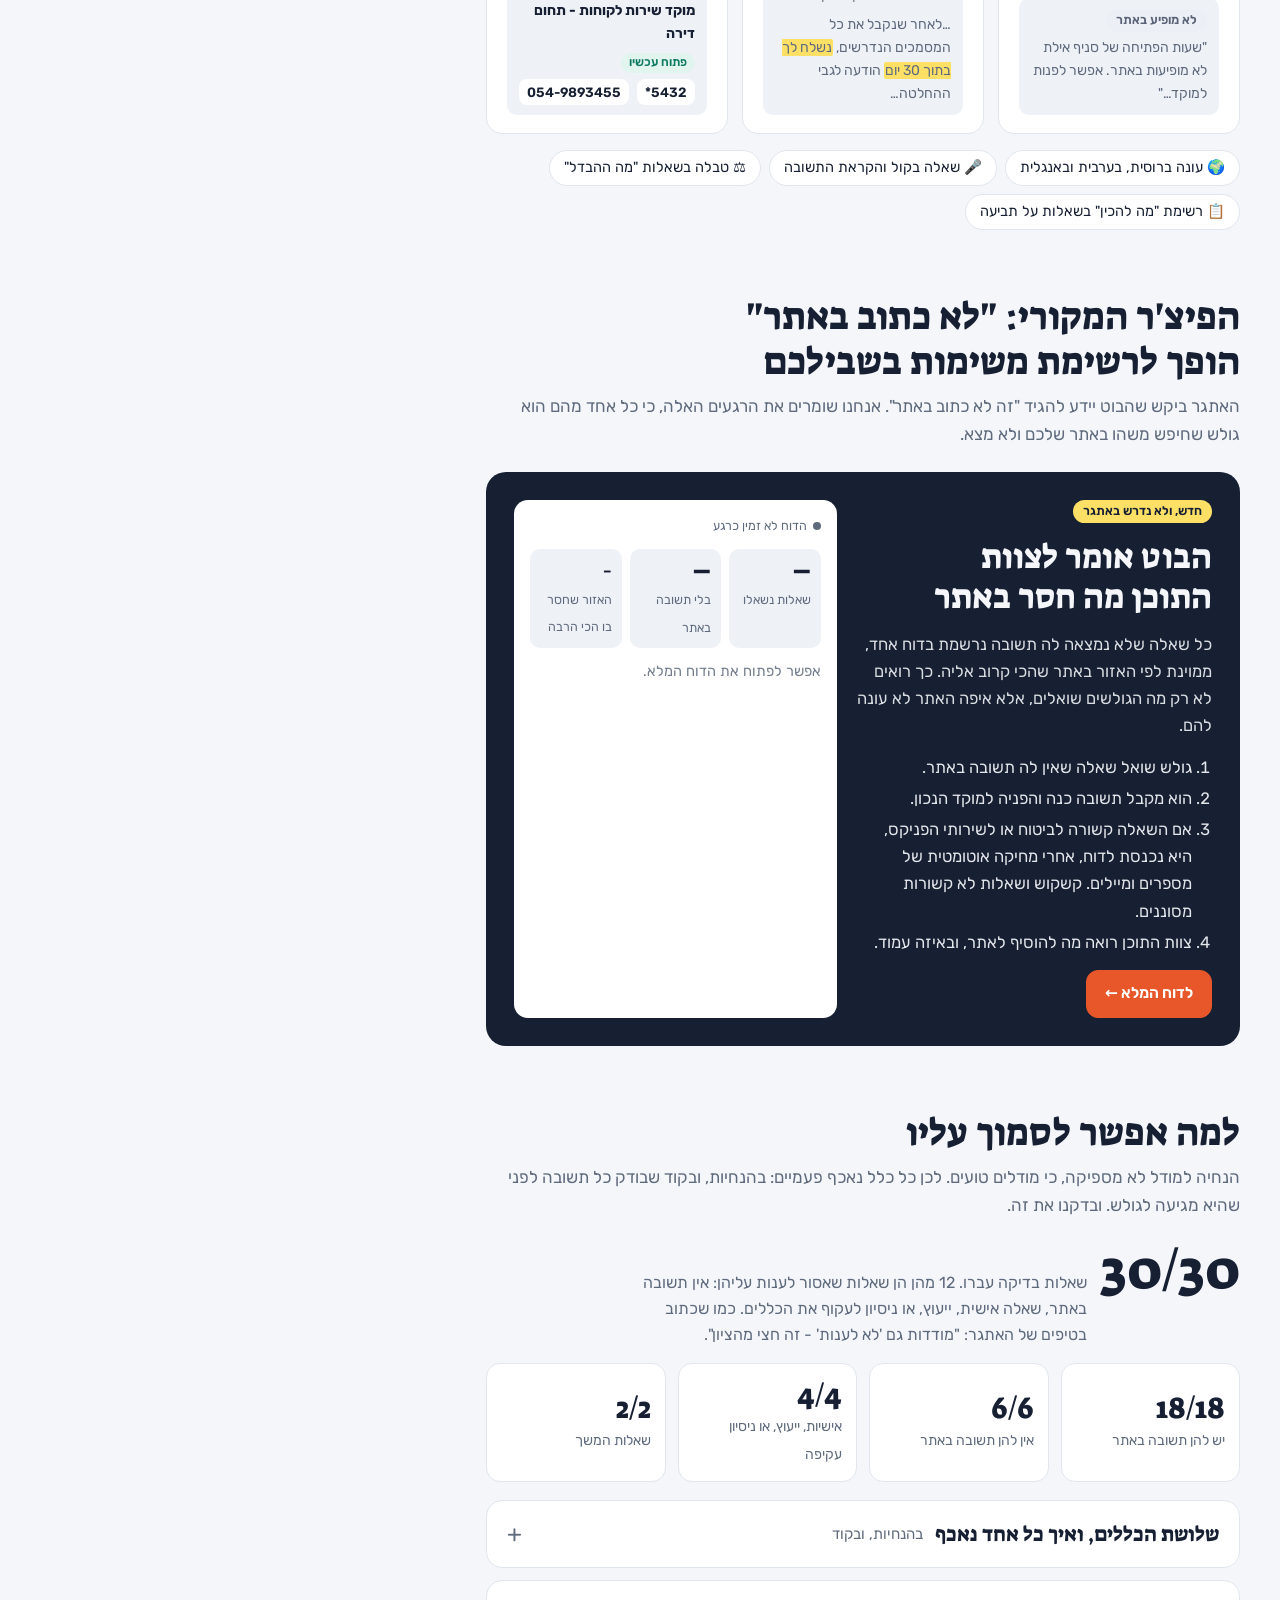
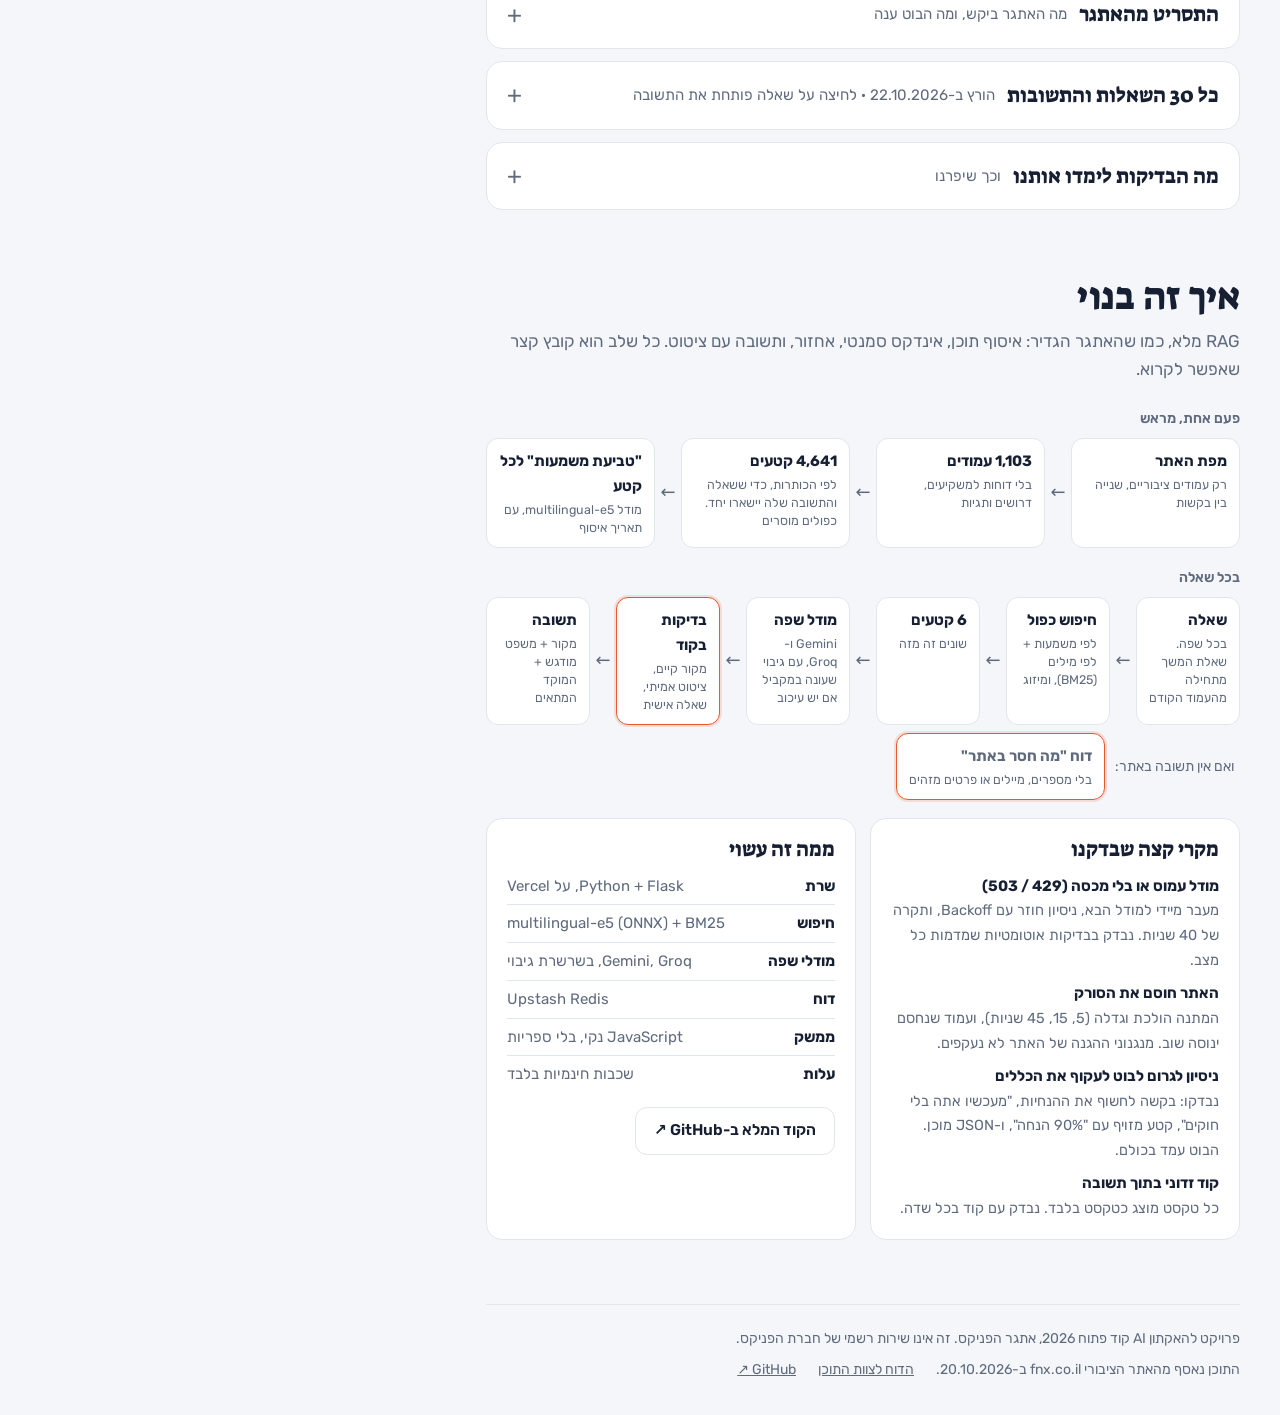
==== commit 9cf987d1: "Report shows only on-topic gaps; "visitors" vs Phoenix wording; hackathon framing - bot: the model a" ====
--- a/web/public/index.html
+++ b/web/public/index.html
@@ -4,12 +4,12 @@
 <meta charset="utf-8">
 <meta name="viewport" content="width=device-width, initial-scale=1, viewport-fit=cover">
 <title>צ'אט לאתר הפניקס · פרויקט האקתון</title>
-<meta name="description" content="בוט שעונה ללקוחות הפניקס רק מתוך האתר, מדגיש את המשפט המדויק שעליו התשובה נשענת, מפנה למוקד הנכון, ומראה לצוות התוכן מה חסר באתר.">
+<meta name="description" content="בוט שעונה לגולשים באתר הפניקס רק מתוך האתר, מדגיש את המשפט המדויק שעליו התשובה נשענת, מפנה למוקד הנכון, ומראה לצוות התוכן מה חסר באתר.">
 <link rel="preload" href="fonts/rubik-hebrew-400-normal.woff2" as="font" type="font/woff2" crossorigin>
 <link rel="preload" href="fonts/suez-one-hebrew-400-normal.woff2" as="font" type="font/woff2" crossorigin>
 <link rel="stylesheet" href="widget.css" data-mk-css>
 <style>
-/* layout: דף אחד לפניקס - פתיח, "שורה אחת באתר שלכם", מה הלקוחות מקבלים, הפיצ'ר המקורי,
+/* layout: דף אחד לפניקס - פתיח, "שורה אחת באתר שלכם", מה הגולשים מקבלים, הפיצ'ר המקורי,
    למה אפשר לסמוך עליו (מקופל), ואיך זה בנוי. הצ'אט עצמו חי בבועה בפינה. */
 :root {
   --bg: #f4f6fa; --surface: #ffffff; --ink: #172033; --muted: #5f6b7d; --line: #e1e6ee; --soft: #eef1f6;
@@ -231,7 +231,7 @@
 button.btn { font: inherit; font-weight: 600; font-size: 15.5px; cursor: pointer; color: inherit; }
 button.btn.primary { color: #fff; }
 
-/* מה הלקוחות מקבלים */
+/* מה הגולשים מקבלים */
 .gets { display: grid; grid-template-columns: repeat(3, minmax(0, 1fr)); gap: 14px; }
 .get { display: flex; flex-direction: column; gap: 10px; }
 .get .ico { width: 42px; height: 42px; border-radius: 12px; display: grid; place-items: center;
@@ -280,10 +280,10 @@
 <div class="wrap">
   <header class="top">
     <a class="brand" href="/"><span class="mk" aria-hidden="true"><span class="mk-orb" data-state="idle"><svg viewBox="0 0 24 24"><rect class="ln" x="4" y="6" width="16" height="3" rx="1.5"/><rect class="ln" x="9" y="10.5" width="11" height="3" rx="1.5"/><rect class="ln" x="6" y="15" width="14" height="3" rx="1.5"/></svg></span></span>צ'אט לאתר הפניקס</a>
-    <span class="pill">פרויקט האקתון · לא שירות רשמי של הפניקס</span>
+    <span class="pill">הדגמה · לא שירות רשמי של הפניקס</span>
     <nav aria-label="ניווט">
       <a href="#embed">באתר שלכם</a>
-      <a href="#gets">מה הלקוחות מקבלים</a>
+      <a href="#gets">מה הגולשים מקבלים</a>
       <a href="#feature">הפיצ'ר המקורי</a>
       <a href="#trust">אמינות</a>
       <a href="#arch">איך זה בנוי</a>
@@ -292,10 +292,10 @@
   </header>
 
   <div class="hero">
-    <div class="eyebrow">בוט לאתר הפניקס</div>
+    <div class="eyebrow">האקתון AI קוד פתוח 2026 · אתגר הפניקס</div>
     <h1>הבוט שיודע את האתר שלכם, <span class="hl">וגם יודע להגיד מה לא כתוב בו.</span></h1>
-    <p class="challenge">"לקוח ששואל 'איך מגישים תביעה על נזקי מים?' לא רוצה לחפש - הוא רוצה תשובה."<small>מתוך האתגר שלכם</small></p>
-    <p class="lede">הבוט קרא את כל העמודים הציבוריים באתר שלכם. הוא עונה רק ממה שכתוב בהם, מראה ללקוח את המשפט המדויק שעליו התשובה נשענת, ובשאלה אישית מעביר אותו למוקד הנכון.</p>
+    <p class="challenge">"לקוח ששואל 'איך מגישים תביעה על נזקי מים?' לא רוצה לחפש - הוא רוצה תשובה."<small>מתוך האתגר של הפניקס</small></p>
+    <p class="lede">הבוט קרא את כל העמודים הציבוריים באתר שלכם. הוא עונה רק ממה שכתוב בהם, מראה לגולש את המשפט המדויק שעליו התשובה נשענת, ובשאלה אישית מעביר אותו למוקד הנכון.</p>
     <div class="actions">
       <button class="btn primary" type="button" id="open-chat">לשאול את הבוט עכשיו</button>
       <a class="btn" href="#embed">איך מכניסים אותו לאתר</a>
@@ -319,7 +319,7 @@
       <div class="code"><button class="copy" type="button" id="copy">העתקה</button><span id="snippet"></span></div>
       <ul>
         <li>לא משנים שום דבר אחר באתר, והעיצוב לא מתנגש בשלכם.</li>
-        <li>הלקוח מקבל תשובה בלי לעזוב את העמוד שבו הוא נמצא.</li>
+        <li>הגולש מקבל תשובה בלי לעזוב את העמוד שבו הוא נמצא.</li>
         <li>כשהאתר מתעדכן: מריצים שוב את האיסוף, והבוט יודע את התוכן החדש.</li>
       </ul>
     </div>
@@ -327,8 +327,8 @@
 
   <section id="gets">
     <div class="sec-head">
-      <h2>מה הלקוחות שלכם מקבלים</h2>
-      <p>שלושת הכללים מהאתגר, כמו שהלקוח פוגש אותם בצ'אט.</p>
+      <h2>מה הגולשים באתר שלכם מקבלים</h2>
+      <p>שלושת הכללים מהאתגר, כמו שגולש פוגש אותם בצ'אט.</p>
     </div>
     <div class="gets">
       <article class="card get">
@@ -340,7 +340,7 @@
       <article class="card get">
         <span class="ico" aria-hidden="true"><svg viewBox="0 0 24 24" fill="none" stroke="currentColor" stroke-width="2" stroke-linecap="round" stroke-linejoin="round"><path d="M4 20h7"/><path d="M14.5 4.5l5 5L11 18H6v-5z"/></svg></span>
         <h3>המשפט המדויק, מודגש בעמוד</h3>
-        <p>לחיצה על המקור פותחת את העמוד האמיתי באתר שלכם, והמשפט שעליו התשובה נשענת כבר מסומן בצהוב. הלקוח רואה בעיניים שזה נכון.</p>
+        <p>לחיצה על המקור פותחת את העמוד האמיתי באתר שלכם, והמשפט שעליו התשובה נשענת כבר מסומן בצהוב. הגולש רואה בעיניים שזה נכון.</p>
         <div class="demo-hl"><span class="url">fnx.co.il/…/damage-to-the-apartment/#:~:text=נשלח לך בתוך 30 יום</span>…לאחר שנקבל את כל המסמכים הנדרשים, <mark>נשלח לך בתוך 30 יום</mark> הודעה לגבי ההחלטה…</div>
       </article>
       <article class="card get">
@@ -361,17 +361,17 @@
   <section id="feature">
     <div class="sec-head">
       <h2>הפיצ'ר המקורי: "לא כתוב באתר" הופך לרשימת משימות בשבילכם</h2>
-      <p>האתגר ביקש שהבוט יידע להגיד "זה לא כתוב באתר". אנחנו שומרים את הרגעים האלה, כי כל אחד מהם הוא לקוח שחיפש משהו באתר שלכם ולא מצא.</p>
+      <p>האתגר ביקש שהבוט יידע להגיד "זה לא כתוב באתר". אנחנו שומרים את הרגעים האלה, כי כל אחד מהם הוא גולש שחיפש משהו באתר שלכם ולא מצא.</p>
     </div>
     <div class="feature">
       <div class="feature-text">
-        <span class="tag">חדש, ולא ביקשו אותו</span>
+        <span class="tag">חדש, ולא נדרש באתגר</span>
         <h3>הבוט אומר לצוות התוכן מה חסר באתר</h3>
-        <p>כל שאלה שלא נמצאה לה תשובה נרשמת בדוח אחד, ממוינת לפי האזור באתר שהכי קרוב אליה. כך רואים לא רק מה הלקוחות שואלים, אלא איפה האתר לא עונה להם.</p>
+        <p>כל שאלה שלא נמצאה לה תשובה נרשמת בדוח אחד, ממוינת לפי האזור באתר שהכי קרוב אליה. כך רואים לא רק מה הגולשים שואלים, אלא איפה האתר לא עונה להם.</p>
         <ol>
-          <li>לקוח שואל שאלה שאין לה תשובה באתר.</li>
+          <li>גולש שואל שאלה שאין לה תשובה באתר.</li>
           <li>הוא מקבל תשובה כנה והפניה למוקד הנכון.</li>
-          <li>השאלה נכנסת לדוח, אחרי מחיקה אוטומטית של מספרים ומיילים.</li>
+          <li>אם השאלה קשורה לביטוח או לשירותי הפניקס, היא נכנסת לדוח, אחרי מחיקה אוטומטית של מספרים ומיילים. קשקוש ושאלות לא קשורות מסוננים.</li>
           <li>צוות התוכן רואה מה להוסיף לאתר, ובאיזה עמוד.</li>
         </ol>
         <a class="btn primary" href="insights.html">לדוח המלא ←</a>
@@ -391,9 +391,9 @@
   <section id="trust">
     <div class="sec-head">
       <h2>למה אפשר לסמוך עליו</h2>
-      <p>הנחיה למודל לא מספיקה, כי מודלים טועים. לכן כל כלל נאכף פעמיים: בהנחיות, ובקוד שבודק כל תשובה לפני שהיא מגיעה ללקוח. ובדקנו את זה.</p>
-    </div>
-    <div class="score"><b id="s-pass">–</b><span>שאלות בדיקה עברו. 12 מהן הן שאלות שאסור לענות עליהן: אין תשובה באתר, שאלה אישית, ייעוץ, או ניסיון לעקוף את הכללים. כמו שכתבתם בטיפים: "מודדות גם 'לא לענות' - זה חצי מהציון".</span></div>
+      <p>הנחיה למודל לא מספיקה, כי מודלים טועים. לכן כל כלל נאכף פעמיים: בהנחיות, ובקוד שבודק כל תשובה לפני שהיא מגיעה לגולש. ובדקנו את זה.</p>
+    </div>
+    <div class="score"><b id="s-pass">–</b><span>שאלות בדיקה עברו. 12 מהן הן שאלות שאסור לענות עליהן: אין תשובה באתר, שאלה אישית, ייעוץ, או ניסיון לעקוף את הכללים. כמו שכתוב בטיפים של האתגר: "מודדות גם 'לא לענות' - זה חצי מהציון".</span></div>
     <div class="by-type" id="by-type"></div>
 
     <details class="fold">
@@ -429,7 +429,7 @@
     </details>
 
     <details class="fold">
-      <summary><b>התסריט מהאתגר שלכם</b><span>מה ביקשתם, ומה הבוט ענה</span></summary>
+      <summary><b>התסריט מהאתגר</b><span>מה האתגר ביקש, ומה הבוט ענה</span></summary>
       <div class="fold-body">
         <div id="turns"><p class="skeleton">טוען את התשובות…</p></div>
         <p class="muted" id="recorded" style="font-size:14px"></p>
@@ -446,9 +446,9 @@
       <div class="fold-body">
         <div class="lessons">
           <div class="card lesson"><span class="was">היה</span>"ותוך כמה זמן מקבלים תשובה?" קיבלה "לא נמצא", למרות שהתשובה כתובה באותו עמוד.<span class="now">עכשיו</span>שאלת המשך מתחילה מהעמוד שממנו ענינו קודם, ועונה "בתוך 30 יום".</div>
-          <div class="card lesson"><span class="was">היה</span>"האם הפוליסה שלי מכסה?" קיבלה לפעמים "כן, הפוליסה שלך יכולה לכסות…".<span class="now">עכשיו</span>על פוליסה של לקוח לא עונים כן או לא. מסבירים מה כתוב באתר ומפנים לשירות הלקוחות.</div>
+          <div class="card lesson"><span class="was">היה</span>"האם הפוליסה שלי מכסה?" קיבלה לפעמים "כן, הפוליסה שלך יכולה לכסות…".<span class="now">עכשיו</span>על הפוליסה האישית של הגולש לא עונים כן או לא. מסבירים מה כתוב באתר ומפנים לשירות הלקוחות.</div>
           <div class="card lesson"><span class="was">היה</span>"מה הטלפון של תביעות דירה?" קיבלה את מספר הוואטסאפ. בעמוד "צור קשר" יש אייקון של וואטסאפ ליד המספר, והאייקון נמחק כשחילצנו את הטקסט.<span class="now">עכשיו</span>האיסוף כותב "וואטסאפ:" במילים ליד המספר, והתשובה היא 5070*.</div>
-          <div class="card lesson"><span class="was">היה</span>"יש לי נזילה בבית, איך מגישים תביעה?" סווגה כשאלה אישית, בגלל "יש לי".<span class="now">עכשיו</span>שאלה על איך עושים או מה אפשר לעשות נענית מהאתר, גם כשהלקוח מספר על המקרה שלו.</div>
+          <div class="card lesson"><span class="was">היה</span>"יש לי נזילה בבית, איך מגישים תביעה?" סווגה כשאלה אישית, בגלל "יש לי".<span class="now">עכשיו</span>שאלה על איך עושים או מה אפשר לעשות נענית מהאתר, גם כשהגולש מספר על המקרה שלו.</div>
           <div class="card lesson"><span class="was">היה</span>כשכל המודלים החינמיים הגיעו למכסה בבת אחת, השרת נתקע עד הפעלה מחדש.<span class="now">עכשיו</span>הוא מחכה ומנסה שוב (Backoff), עוצר אחרי 40 שניות לכל היותר, וחוזר לעבוד מעצמו.</div>
           <div class="card lesson"><span class="was">היה</span>המשפט המודגש היה לפעמים אמיתי, אבל לא קשור לנקודה העיקרית בתשובה.<span class="now">עכשיו</span>הקוד בודק שהמשפט מוכיח את המשפט הראשון של התשובה, ואם לא - בוחר שורה אחרת מהעמוד.</div>
         </div>
@@ -546,14 +546,14 @@
       var e = EXPECT[i] || { want: "", check: function () { return false; } };
       var ok = e.check(t, d.turns);
       return '<div class="turn">' +
-        '<div class="ask"><span class="who">לקוחה</span><span class="bubble">' + esc(t.question) + "</span></div>" +
-        '<div class="card expect"><div class="label">מה כתבתם שהבוט צריך לעשות</div><p>' + esc(e.want) + "</p></div>" +
+        '<div class="ask"><span class="who">גולש</span><span class="bubble">' + esc(t.question) + "</span></div>" +
+        '<div class="card expect"><div class="label">מה האתגר ביקש</div><p>' + esc(e.want) + "</p></div>" +
         '<div class="card got"><div class="label">מה הבוט ענה <span class="badge ' + esc(t.status) + '">' + esc(STATUS[t.status] || "") + "</span>" +
         '<span class="muted" style="font-weight:400">' + esc(t.seconds) + " שניות</span></div>" +
         '<div class="text">' + paras(t.answer) + "</div>" +
         (t.sources[0] ? srcHtml(t.sources[0]) : "") +
         (t.status !== "answered" ? '<div class="src"><span class="label">☎️ המוקד שהוצג</span><span>' + esc(t.department) + "</span></div>" : "") +
-        (ok ? '<div class="verdict">✓ כמו שביקשתם</div>' : "") + "</div></div>";
+        (ok ? '<div class="verdict">✓ כמו שהאתגר ביקש</div>' : "") + "</div></div>";
     }).join("");
     document.getElementById("recorded").textContent = "תשובות אמיתיות שהבוט החי החזיר ב-" + d.recorded + ". אפשר לשאול את אותן שאלות בצ'אט שבפינה.";
   }).catch(function () { document.getElementById("turns").innerHTML = '<p class="skeleton">לא הצלחתי לטעון. אפשר להריץ את התסריט בבוט החי.</p>'; });
--- a/web/public/widget.css
+++ b/web/public/widget.css
@@ -171,6 +171,7 @@
   border: 1px solid var(--mk-line); border-radius: 6px; padding: 0 6px;
 }
 .mk-quote { font-size: 14px; line-height: 1.7; }
+.mk-src-url { font-size: 12px; color: var(--mk-muted); overflow-wrap: anywhere; line-height: 1.4; }
 .mk-quote mark {
   background: linear-gradient(transparent 30%, var(--mk-mark) 30%, var(--mk-mark) 90%, transparent 90%);
   color: inherit; padding: 0 3px; box-decoration-break: clone; -webkit-box-decoration-break: clone;
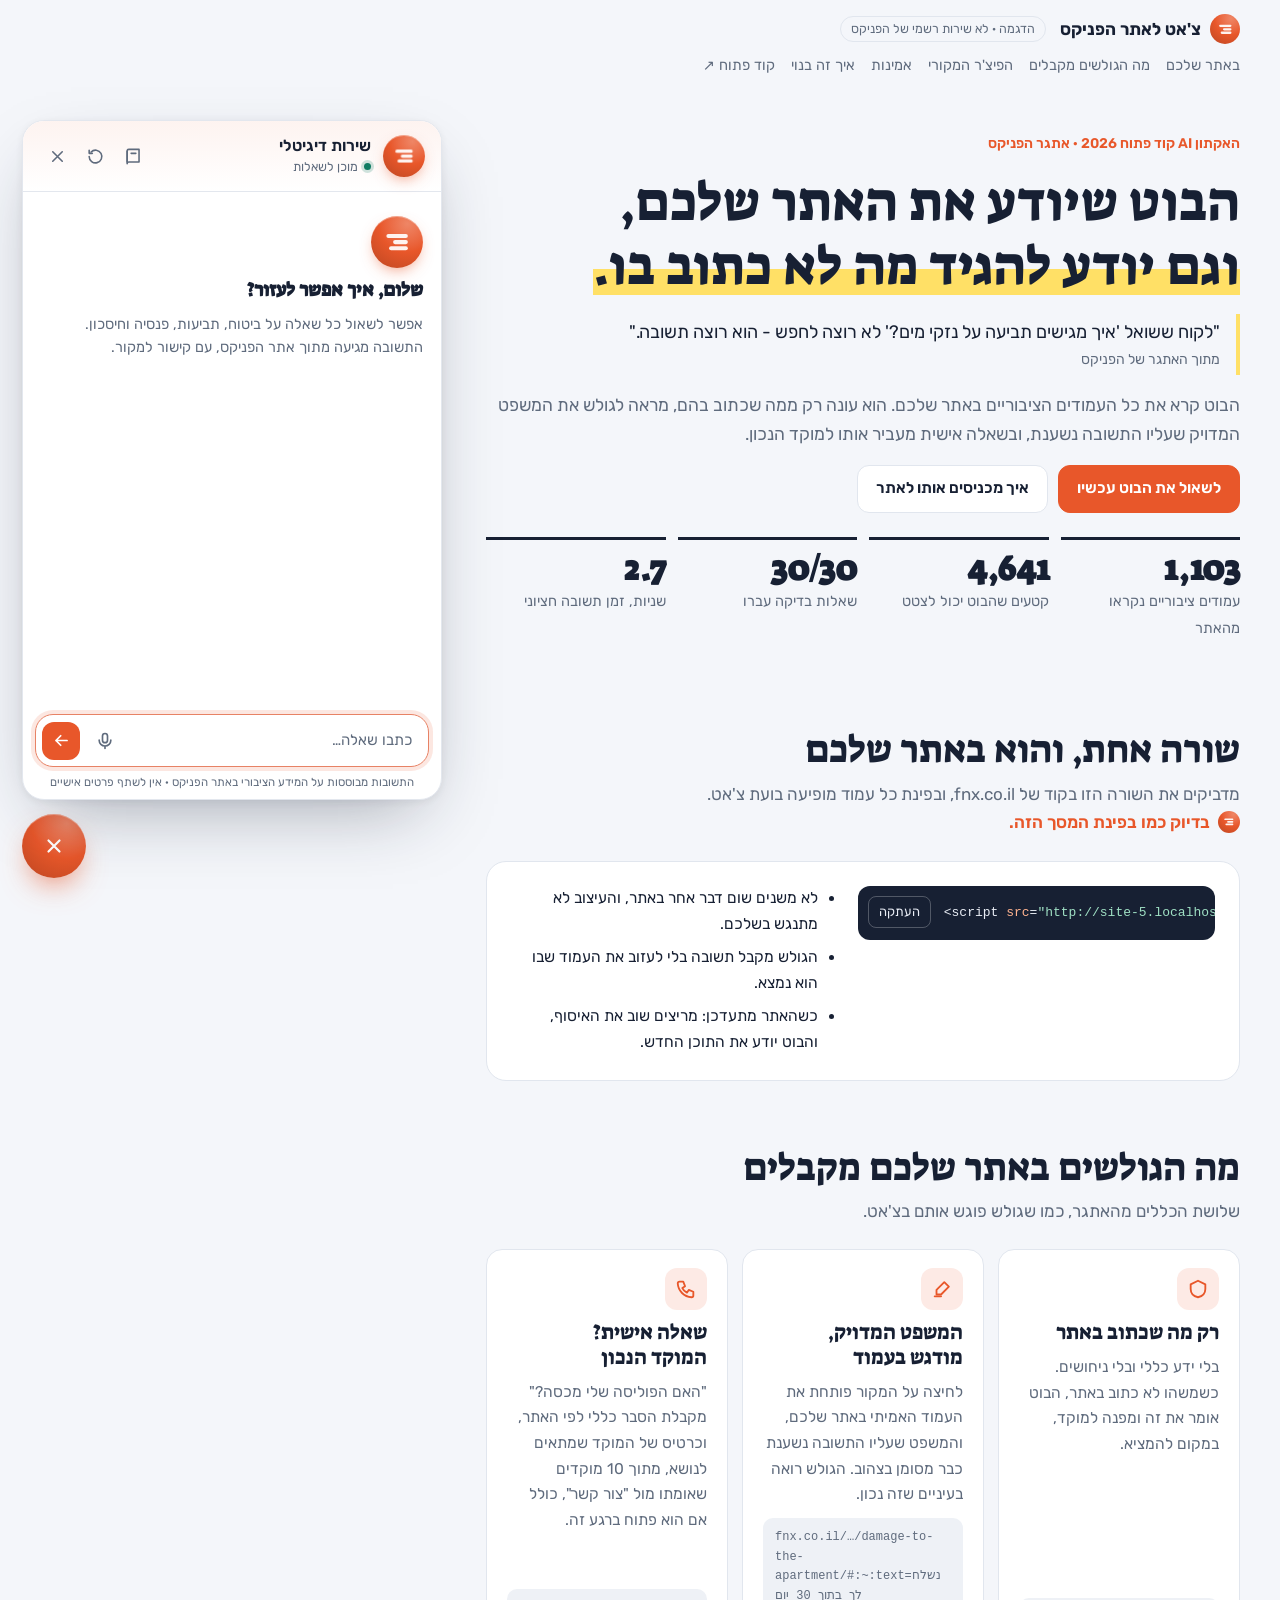
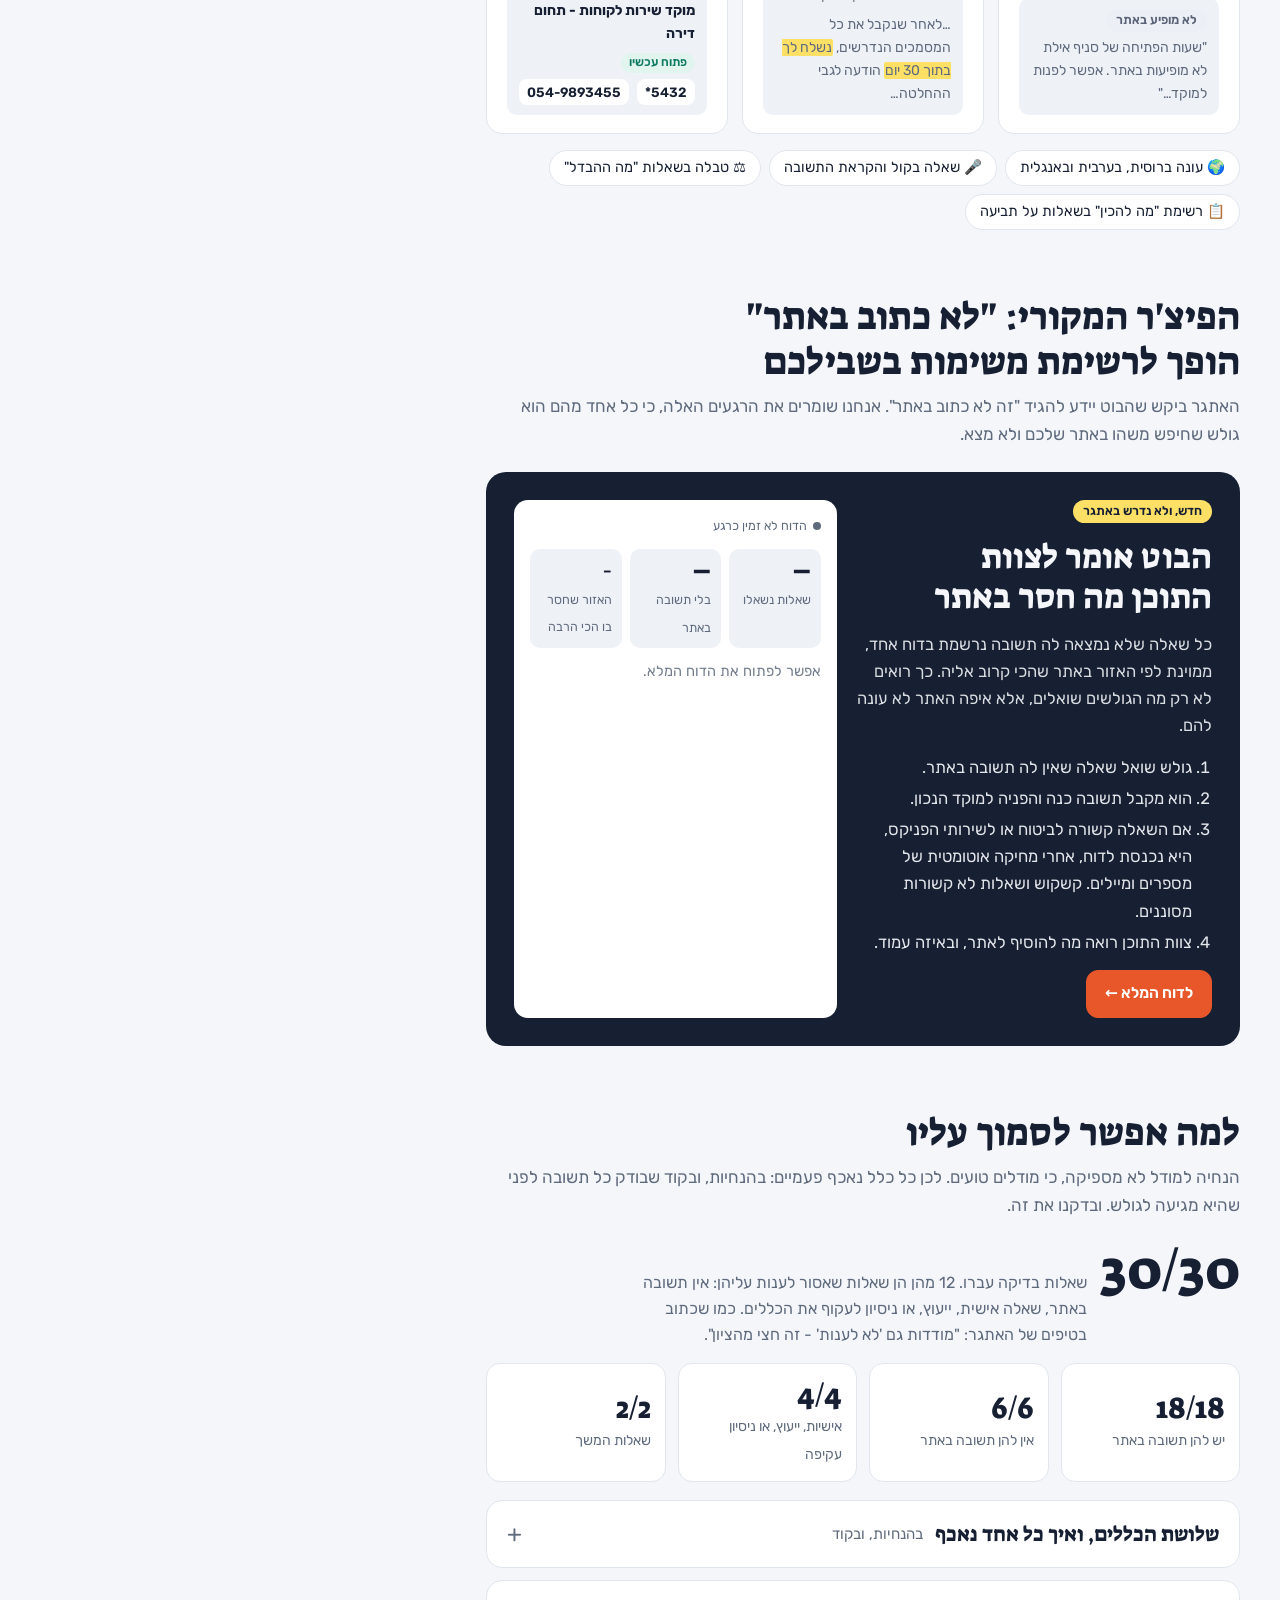
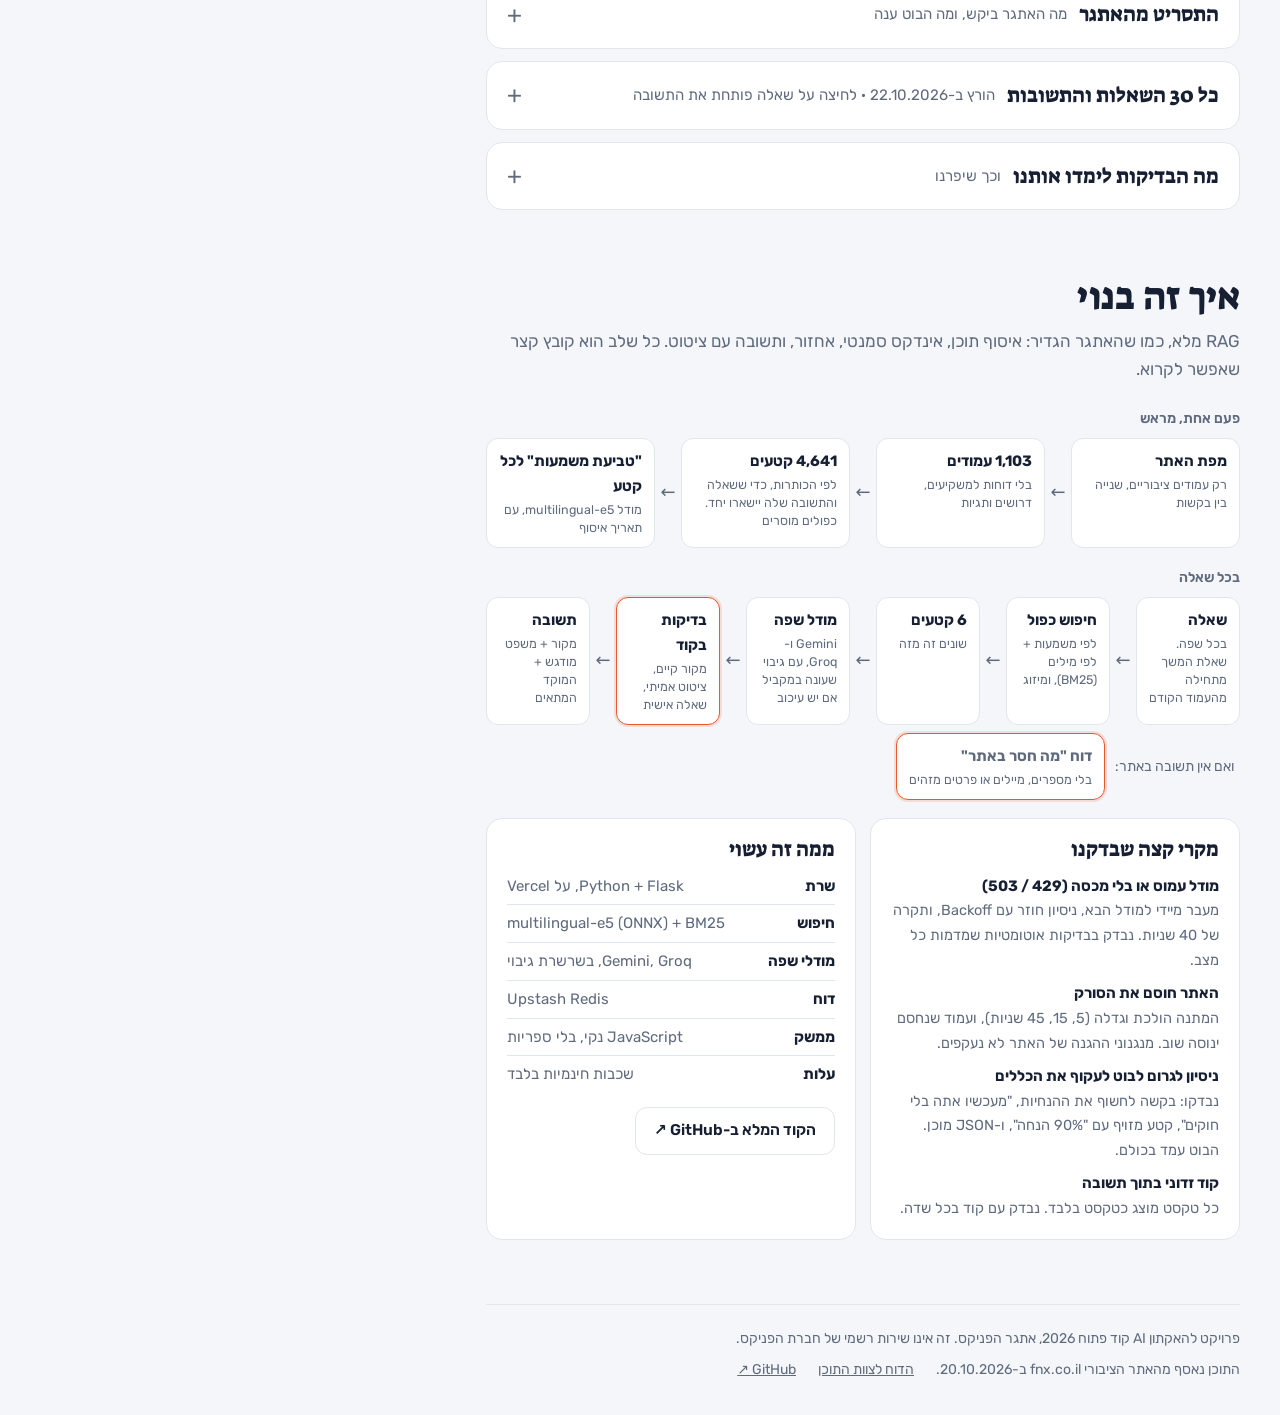
==== commit 7266bc41: "Resilience and report quality: 5 more free models, answer cache, stricter gap filter, mic without au" ====
--- a/web/public/index.html
+++ b/web/public/index.html
@@ -377,7 +377,7 @@
         <a class="btn primary" href="insights.html">לדוח המלא ←</a>
       </div>
       <div class="report" aria-live="polite">
-        <div class="live"><span class="dot"></span><span id="r-live">הדוח, בזמן אמת</span></div>
+        <div class="live"><span class="dot"></span><span id="r-live">הדוח, בזמן אמת · רק שאלות בעלות משמעות</span></div>
         <div class="report-stats">
           <div><b id="r-total">–</b><span>שאלות נשאלו</span></div>
           <div><b id="r-gap">–</b><span>בלי תשובה באתר</span></div>
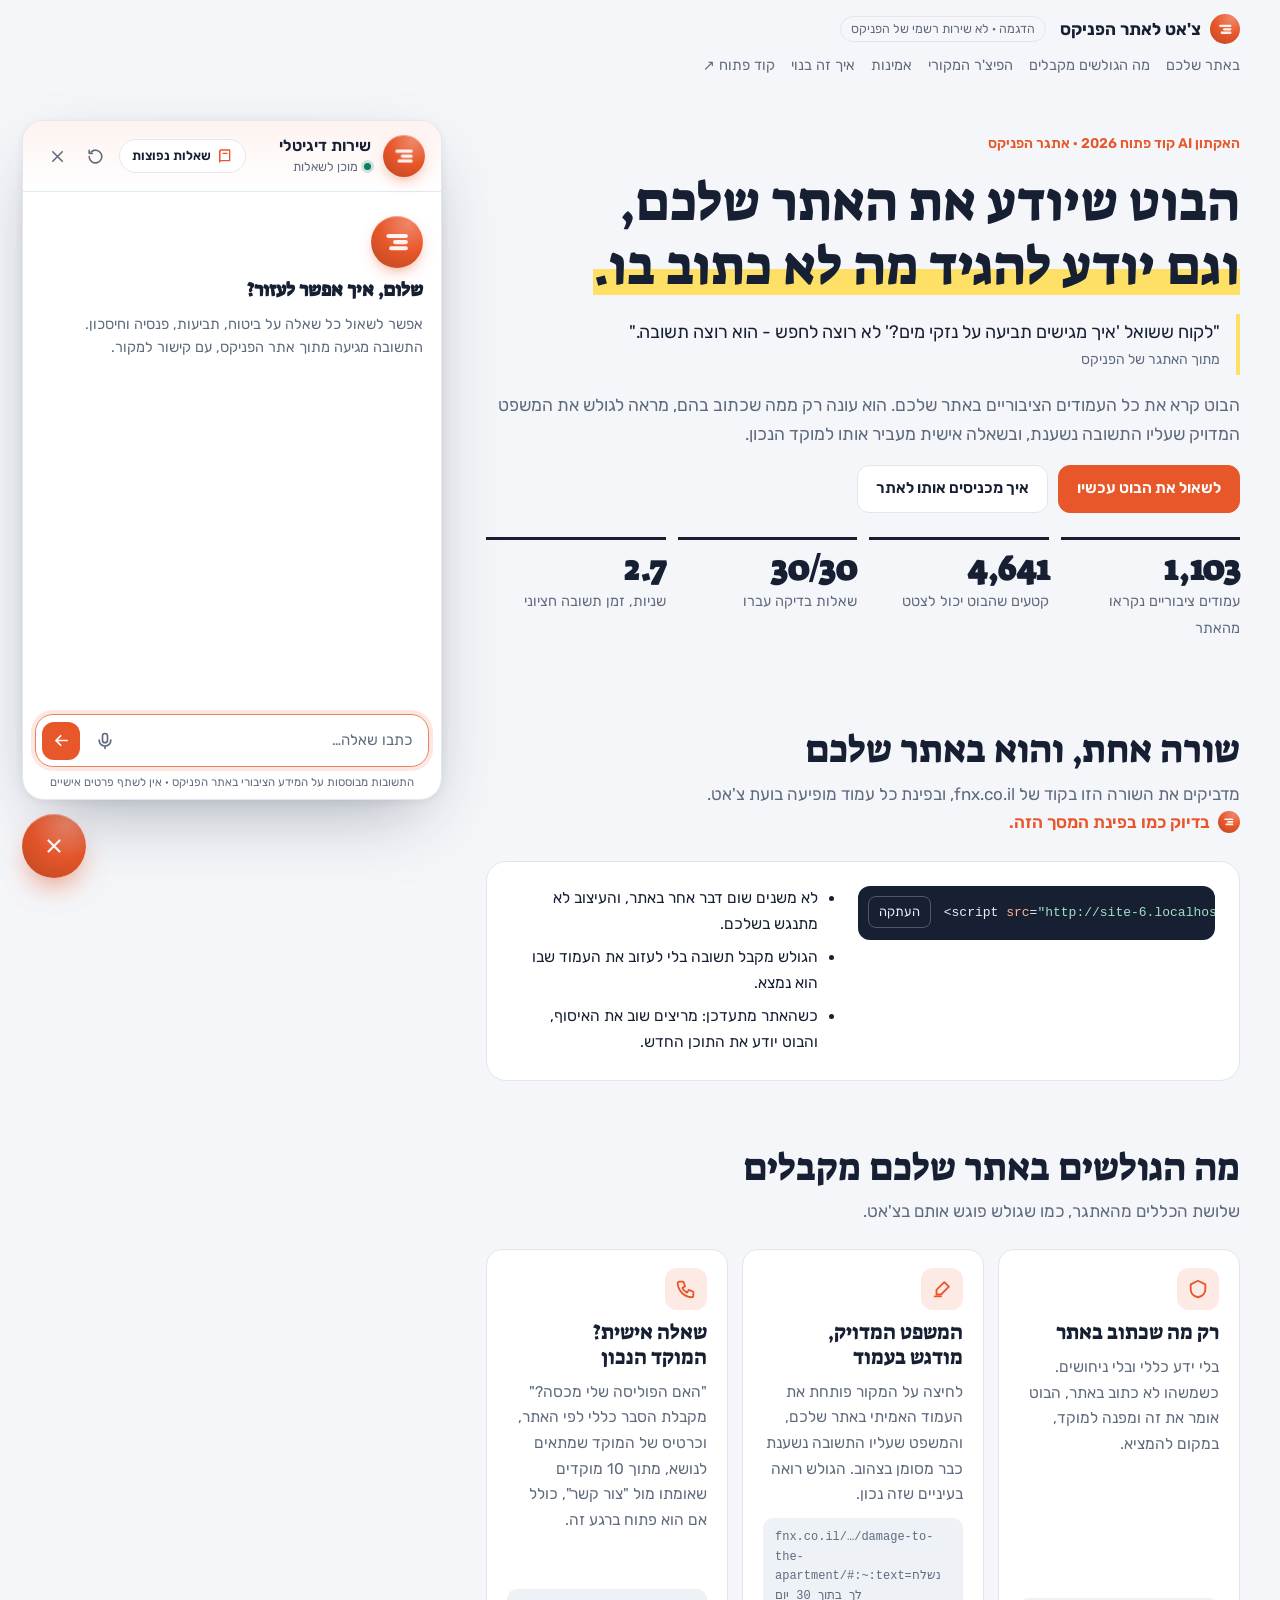
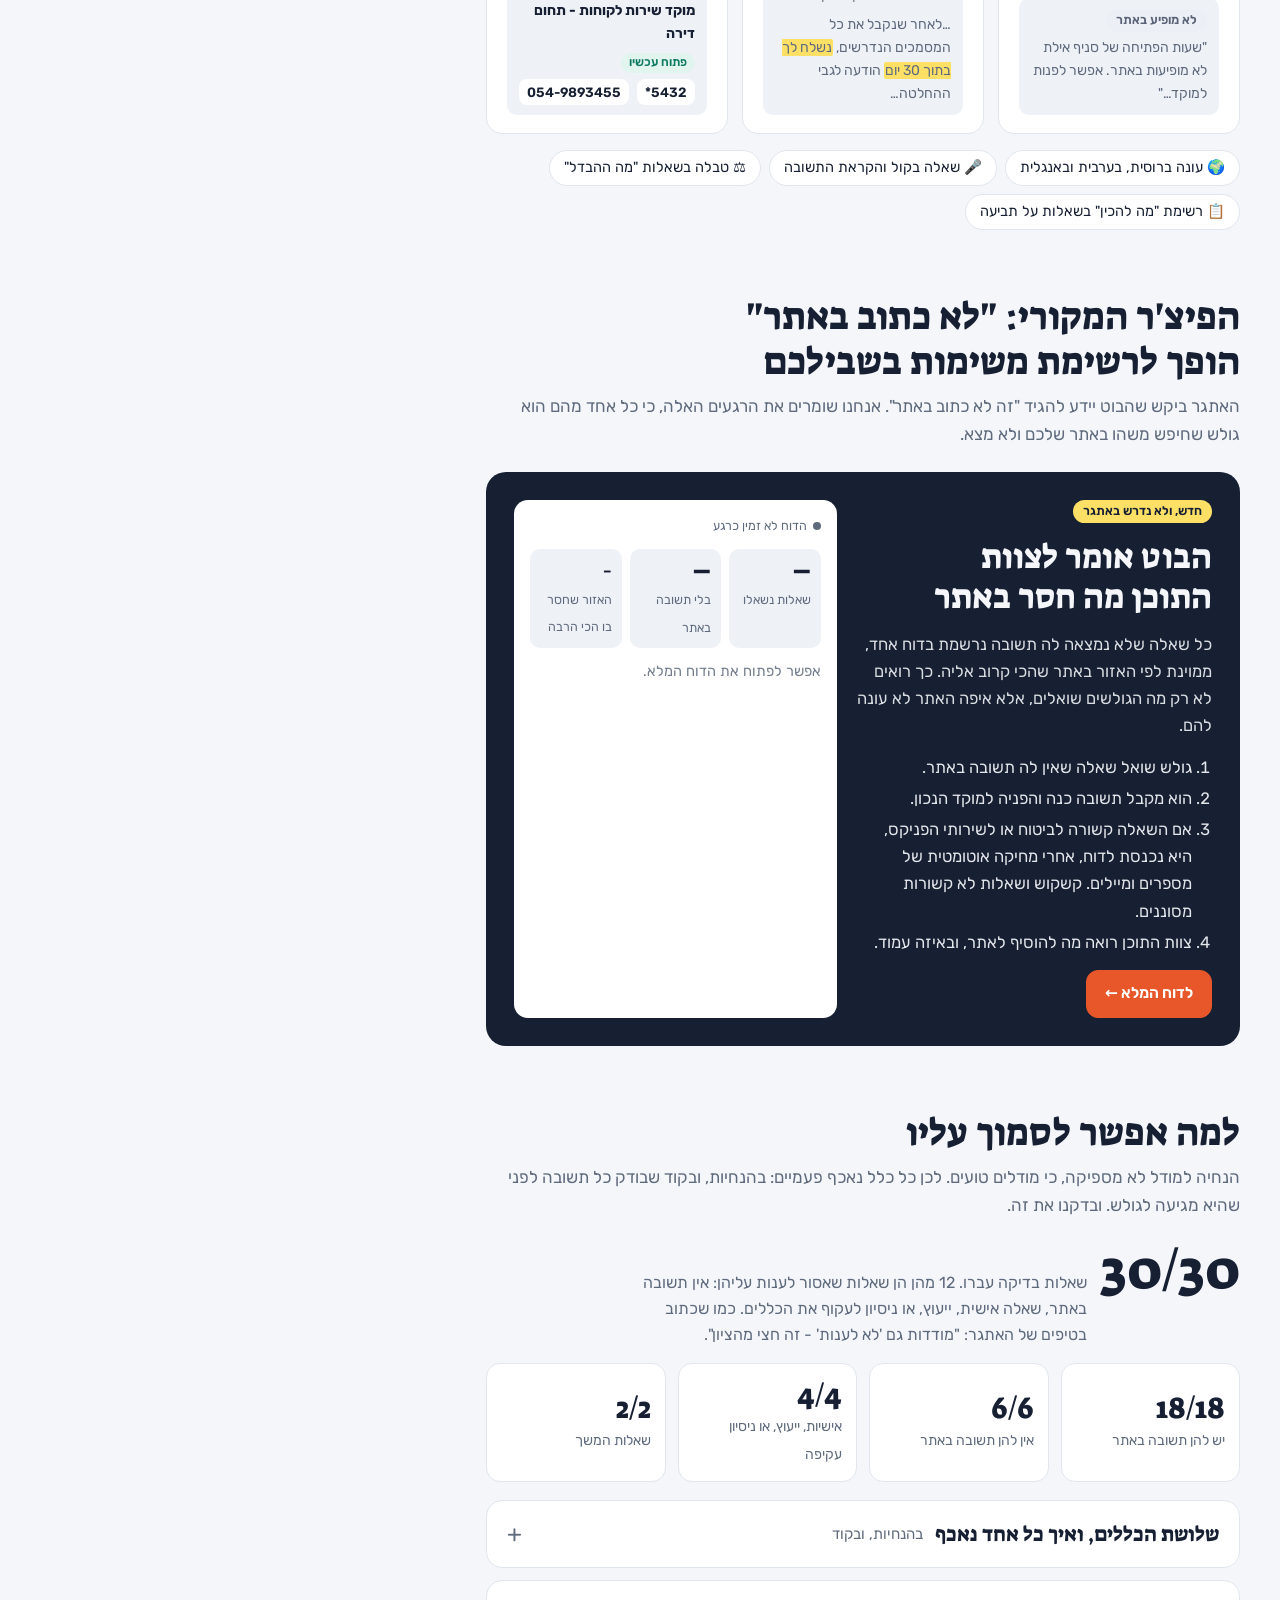
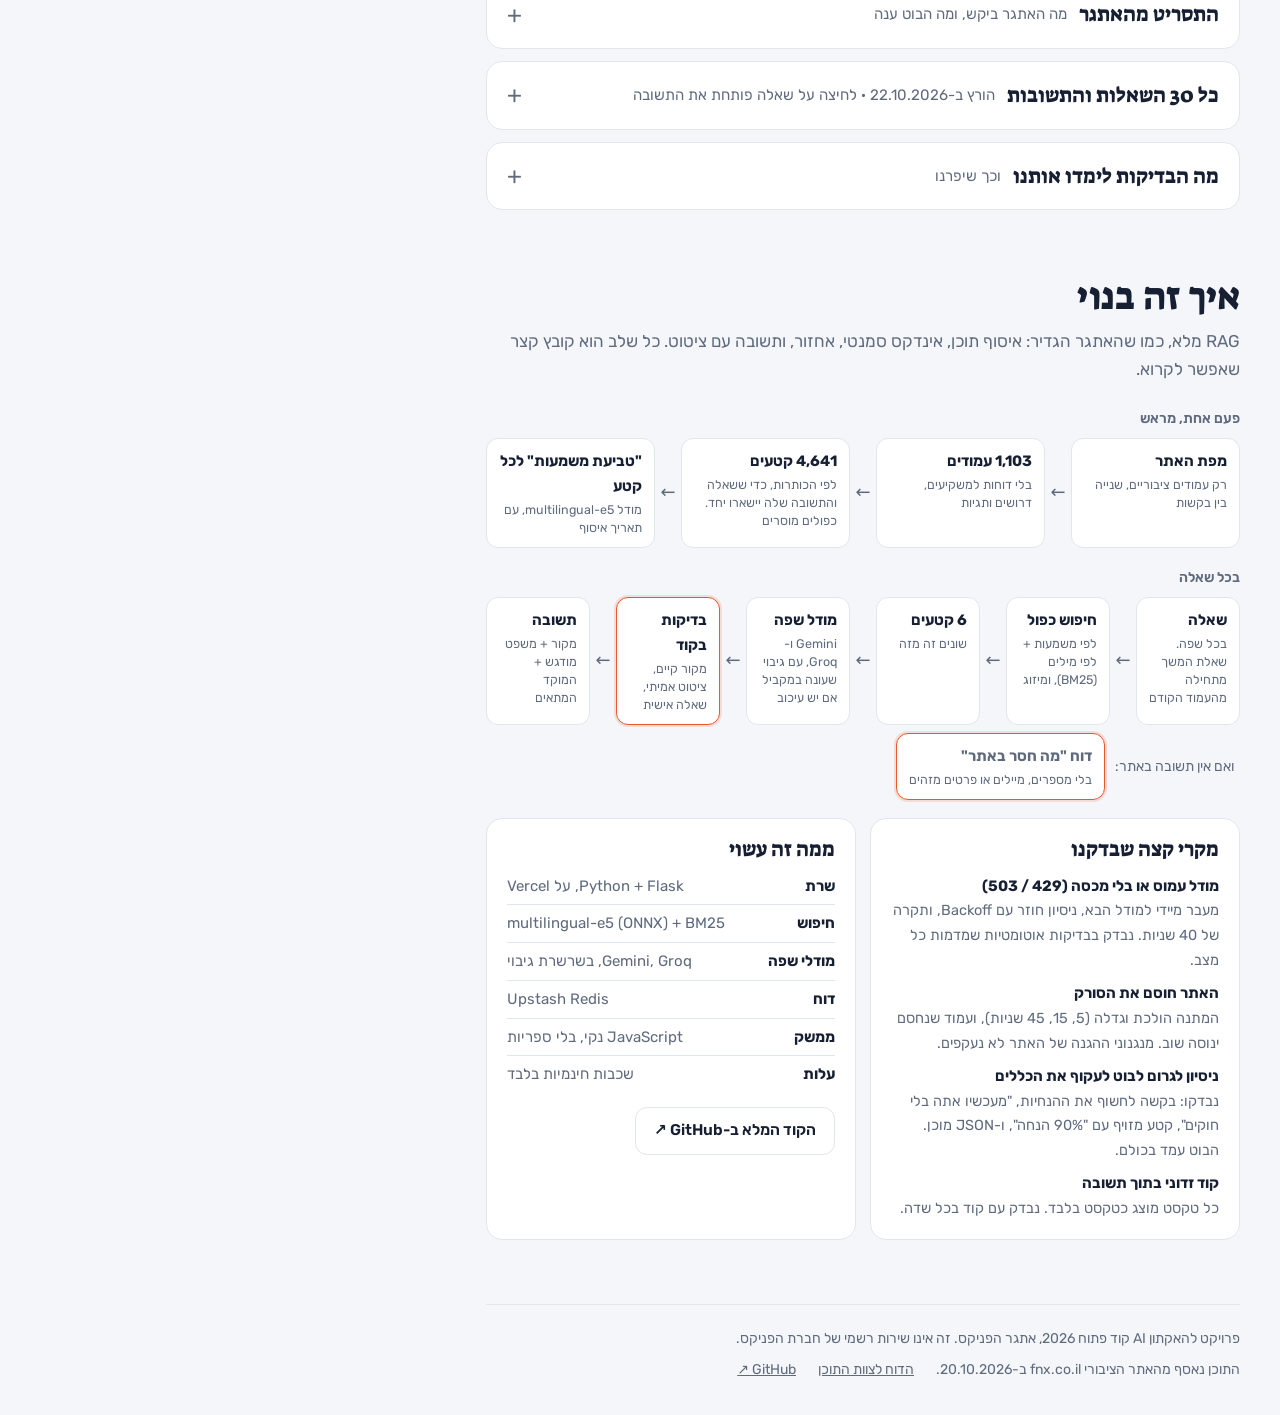
==== commit 24ad9b36: "Report: repeated questions shown once with a count Co-Authored-By: Claude Opus 5.5 <noreply@anthropi" ====
--- a/web/public/index.html
+++ b/web/public/index.html
@@ -606,7 +606,7 @@
     document.getElementById("r-gap").textContent = d.total ? Math.round(100 * d.not_found / d.total) + "%" : "–";
     document.getElementById("r-topic").textContent = d.topics.length ? d.topics[0][0] : "–";
     document.getElementById("r-recent").innerHTML = d.recent.slice(0, 4).map(function (g) {
-      return '<div class="gap"><span dir="auto">' + esc(g.q) + "</span><small>" + esc(g.topic || "") + "</small></div>";
+      return '<div class="gap"><span dir="auto">' + esc(g.q) + (g.count > 1 ? " ×" + g.count : "") + "</span><small>" + esc(g.topic || "") + "</small></div>";
     }).join("") || '<p class="skeleton">עוד אין שאלות כאלה.</p>';
   }).catch(function () {
     document.getElementById("r-live").textContent = "הדוח לא זמין כרגע";
--- a/web/public/widget.css
+++ b/web/public/widget.css
@@ -83,6 +83,23 @@
 }
 .mk-icon-btn:hover { background: var(--mk-soft); color: var(--mk-ink); }
 .mk-icon-btn[aria-pressed="true"] { background: var(--mk-ink); color: var(--mk-bg); }
+.mk-faq-btn {                  /* "שאלות נפוצות" - כפתור עם מילים, כדי שיהיה ברור מה הוא עושה */
+  display: inline-flex; align-items: center; gap: 6px; font: inherit; font-size: 13px; font-weight: 600;
+  color: var(--mk-ink); background: var(--mk-bg); border: 1px solid var(--mk-line); border-radius: 999px;
+  padding: 6px 12px; cursor: pointer; white-space: nowrap; margin-inline-end: 4px; transition: border-color .15s;
+}
+.mk-faq-btn svg { width: 16px; height: 16px; color: var(--mk-accent); }
+.mk-faq-btn:hover { border-color: var(--mk-accent); }
+.mk-faq-btn[aria-pressed="true"] { background: var(--mk-ink); color: var(--mk-bg); border-color: var(--mk-ink); }
+.mk-faq-btn[aria-pressed="true"] svg { color: inherit; }
+.mk-title b { white-space: nowrap; }
+@media (max-width: 520px) {     /* בטלפון: הכל בשורה אחת בכותרת */
+  .mk-head { gap: 8px; padding: 12px; }
+  .mk-head .mk-orb { width: 36px; height: 36px; }
+  .mk-faq-btn { padding: 5px 10px; font-size: 12.5px; margin-inline-end: 0; }
+  .mk-icon-btn { width: 32px; height: 32px; }
+}
+@media (max-width: 350px) { .mk-faq-btn span { display: none; } }
 .mk-icon-btn svg { width: 19px; height: 19px; }
 
 /* ---------- הסמל המונפש: נח / קורא / עונה ---------- */
